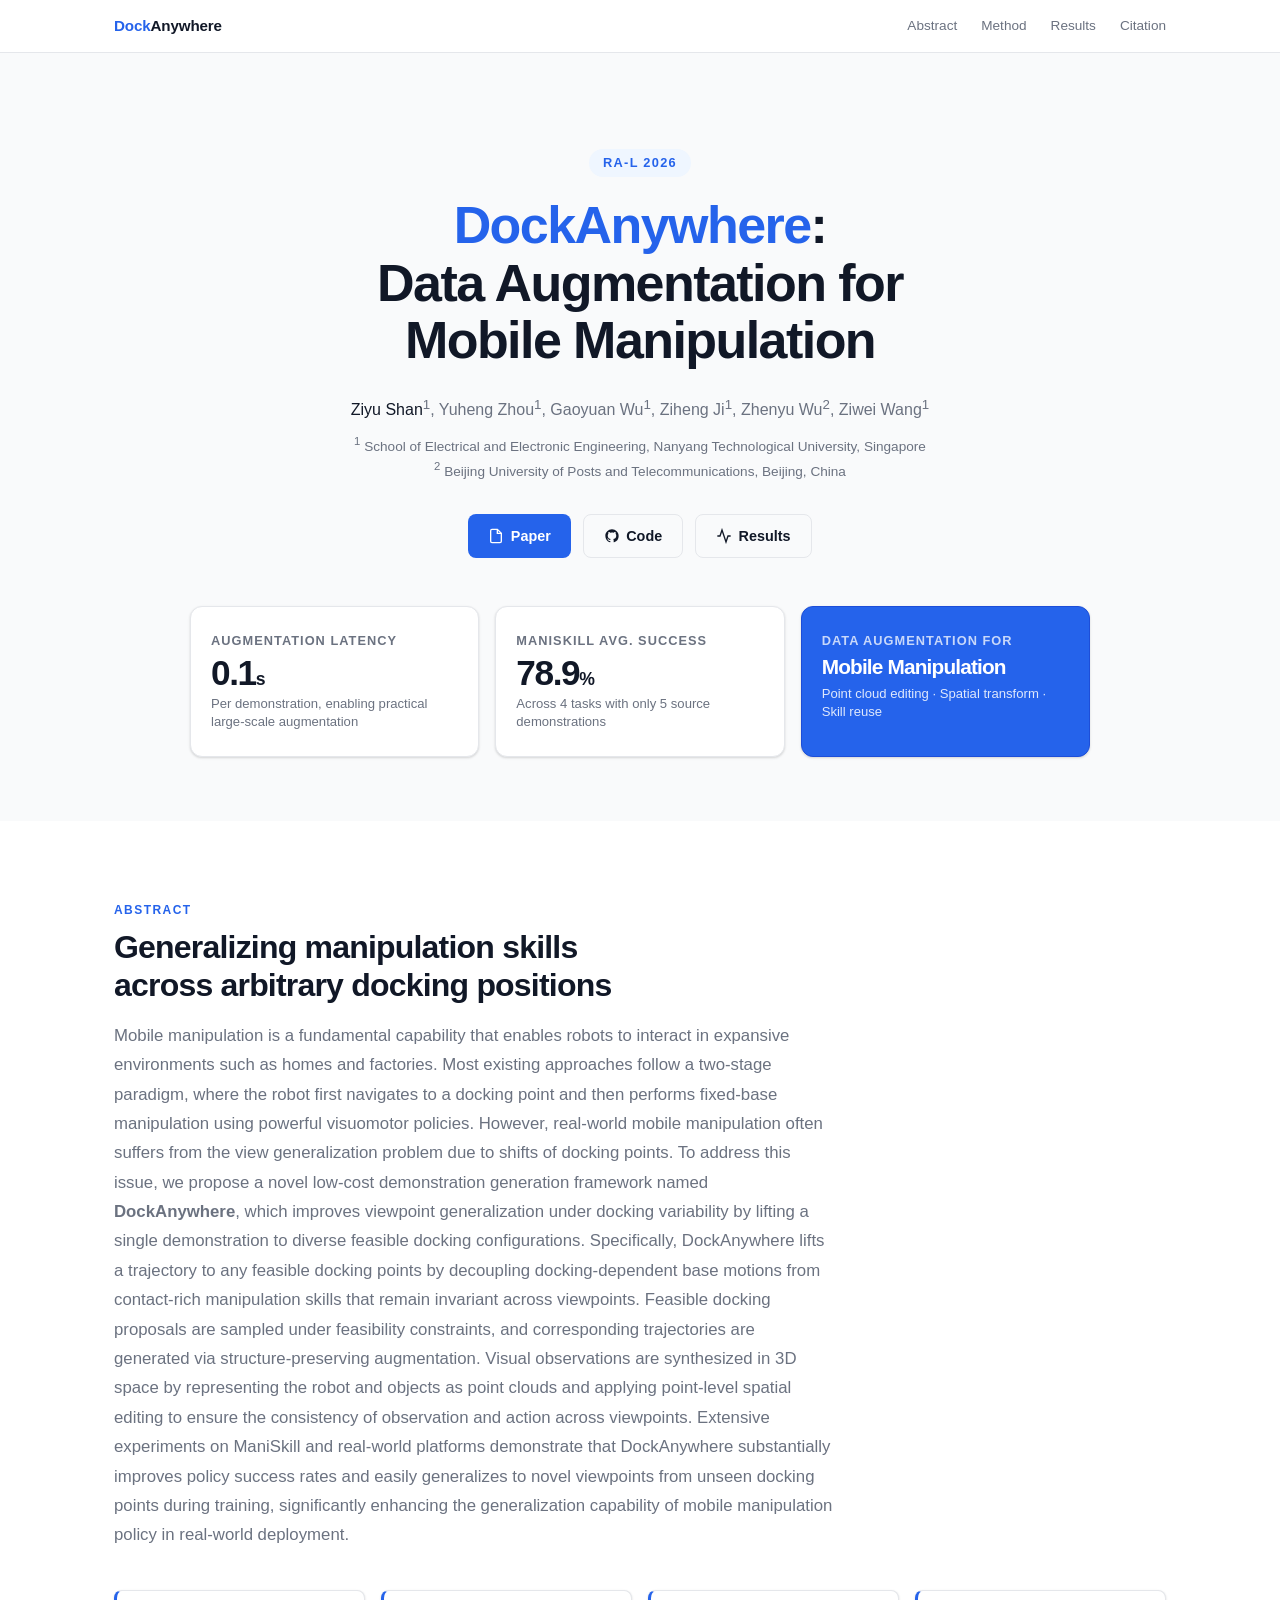
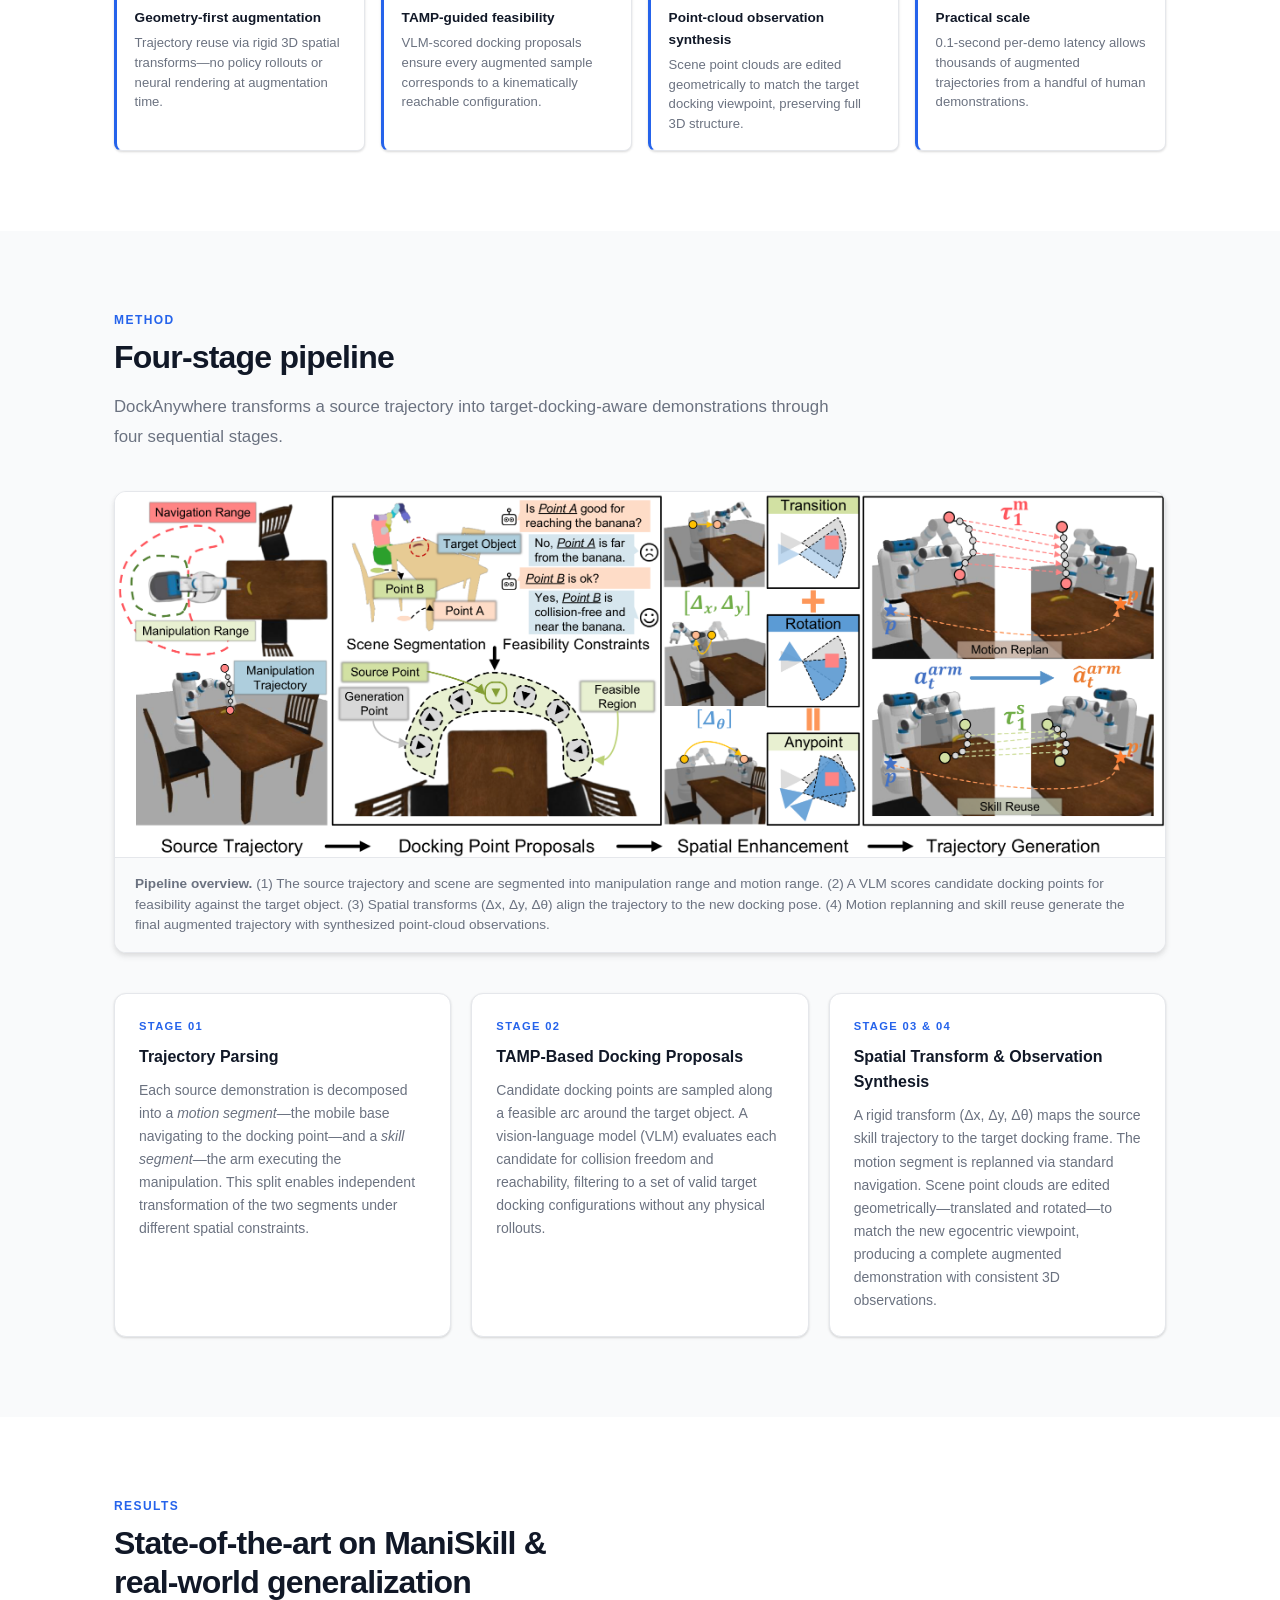
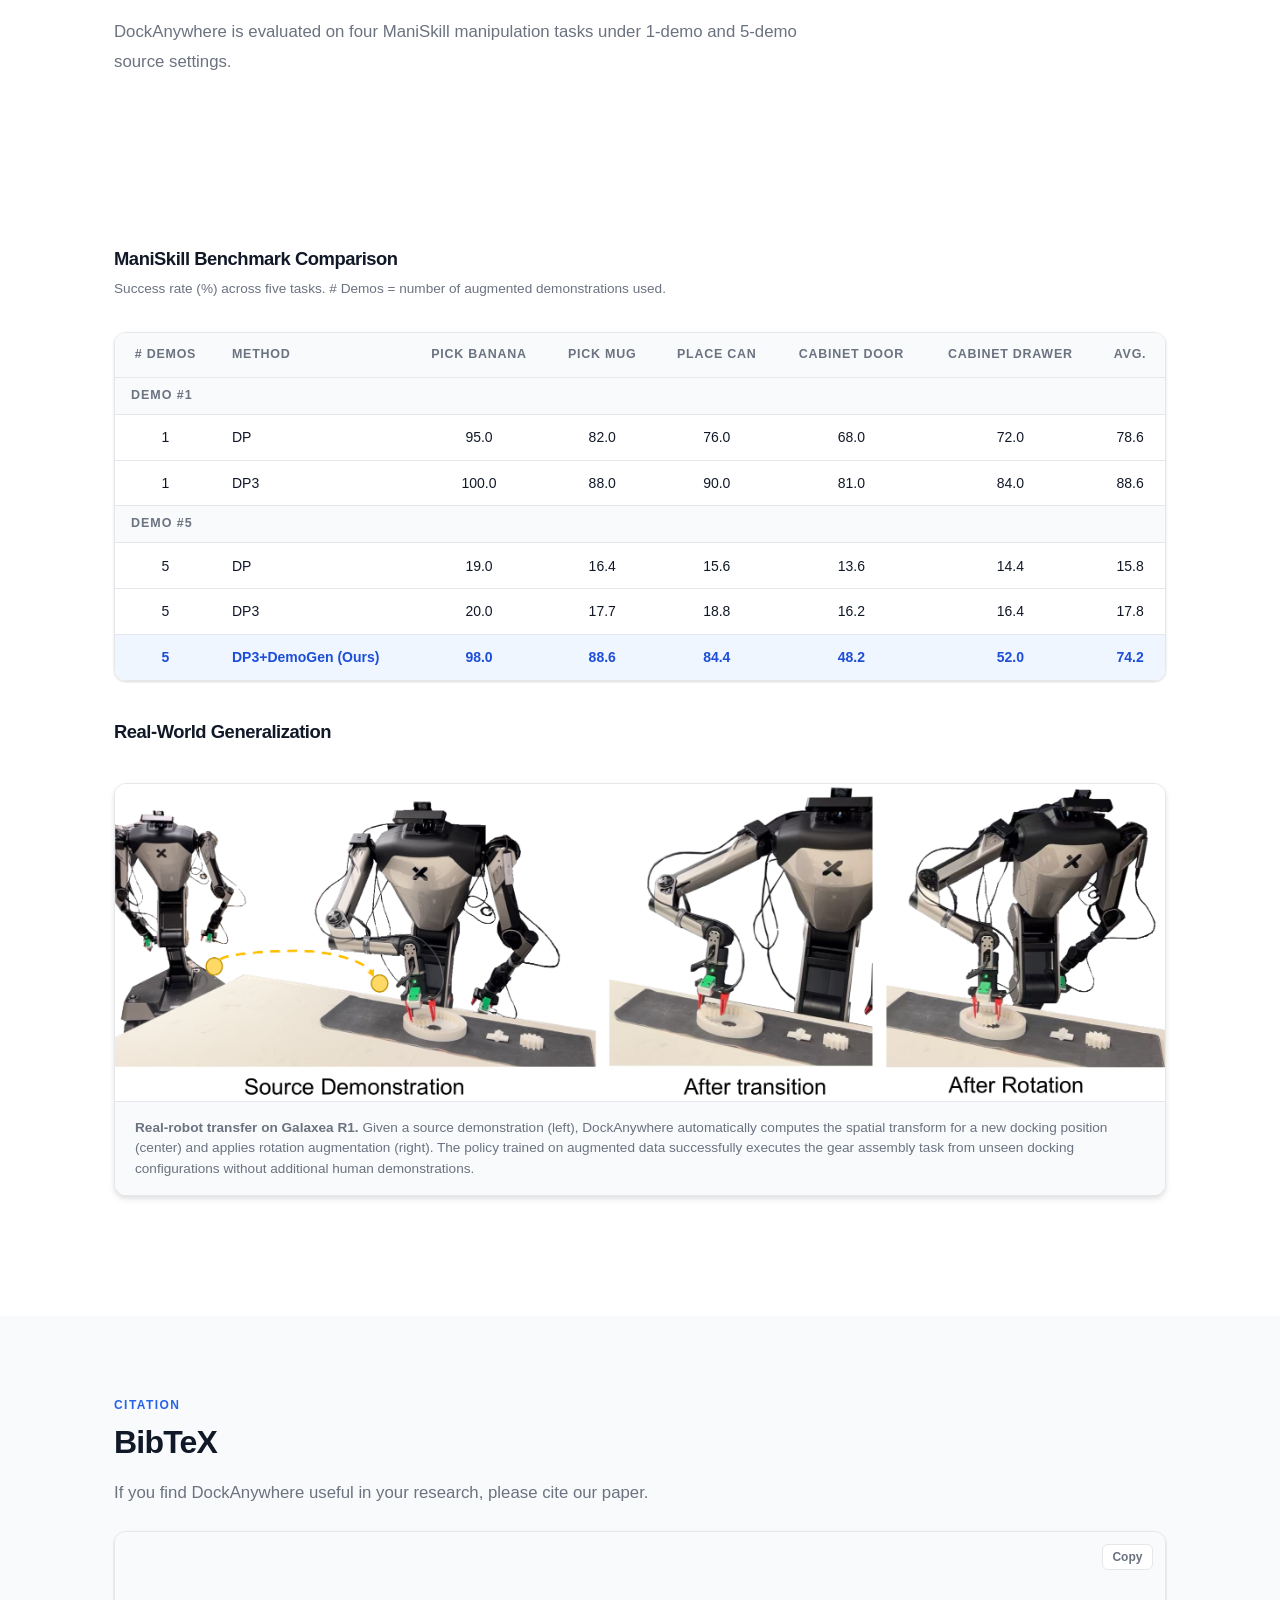
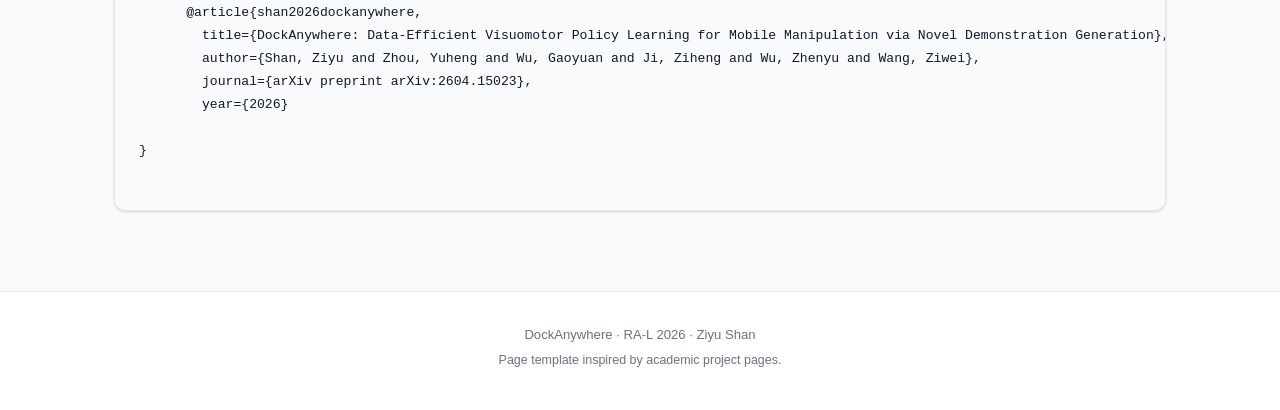
==== dockanywhere/index.html @ 3ff42fe1 "update dockanywhere" ====
<!DOCTYPE html>
<html lang="en">
<head>
  <meta charset="UTF-8" />
  <meta name="viewport" content="width=device-width, initial-scale=1.0" />
  <title>DockAnywhere: Data Augmentation for Mobile Manipulation</title>
  <meta name="description" content="DockAnywhere augments manipulation demonstrations across arbitrary robot docking positions via geometric trajectory reuse, enabling 78.9% success on ManiSkill benchmarks." />
  <link rel="stylesheet" href="assets/styles.css" />
  <meta property="og:title" content="DockAnywhere: Data Augmentation for Mobile Manipulation" />
  <meta property="og:description" content="Geometric trajectory reuse for mobile manipulator data augmentation." />
  <meta property="og:type" content="website" />
</head>
<body>

<!-- ══ Header ══ -->
<header class="site-header">
  <div class="header-inner">
    <a class="header-brand" href="/dockanywhere/"><span>Dock</span>Anywhere</a>
    <nav class="header-nav">
      <a href="#abstract">Abstract</a>
      <a href="#method">Method</a>
      <a href="#results">Results</a>
      <a href="#citation">Citation</a>
    </nav>
  </div>
</header>

<!-- ══ Hero ══ -->
<section class="hero">
  <div class="container">
    <div class="hero-venue">RA-L 2026</div>

    <h1 class="hero-title">
      <em>DockAnywhere</em>:<br>
      Data Augmentation for<br>Mobile Manipulation
    </h1>

    <p class="hero-authors">
      <a href="https://zyshan0929.github.io">Ziyu Shan</a><sup>1</sup>,
      Yuheng Zhou<sup>1</sup>,
      Gaoyuan Wu<sup>1</sup>,
      Ziheng Ji<sup>1</sup>,
      Zhenyu Wu<sup>2</sup>,
      Ziwei Wang<sup>1</sup>
    </p>
    <p class="hero-affil">
      <sup>1</sup> School of Electrical and Electronic Engineering, Nanyang Technological University, Singapore<br>
      <sup>2</sup> Beijing University of Posts and Telecommunications, Beijing, China
    </p>

    <div class="btn-row">
      <a class="btn btn-primary" href="https://arxiv.org/abs/2604.15023" aria-label="Paper PDF">
        <svg width="16" height="16" fill="none" stroke="currentColor" stroke-width="2" viewBox="0 0 24 24"><path d="M14 2H6a2 2 0 00-2 2v16a2 2 0 002 2h12a2 2 0 002-2V8z"/><polyline points="14 2 14 8 20 8"/></svg>
        Paper
      </a>
      <a class="btn btn-outline" href="https://github.com/zyshan0929/DockAnywhere" aria-label="Code on GitHub">
        <svg width="16" height="16" fill="currentColor" viewBox="0 0 24 24"><path d="M12 2C6.477 2 2 6.484 2 12.017c0 4.425 2.865 8.18 6.839 9.504.5.092.682-.217.682-.483 0-.237-.008-.868-.013-1.703-2.782.605-3.369-1.343-3.369-1.343-.454-1.158-1.11-1.466-1.11-1.466-.908-.62.069-.608.069-.608 1.003.07 1.531 1.032 1.531 1.032.892 1.53 2.341 1.088 2.91.832.092-.647.35-1.088.636-1.338-2.22-.253-4.555-1.113-4.555-4.951 0-1.093.39-1.988 1.029-2.688-.103-.253-.446-1.272.098-2.65 0 0 .84-.27 2.75 1.026A9.564 9.564 0 0112 6.844c.85.004 1.705.115 2.504.337 1.909-1.296 2.747-1.027 2.747-1.027.546 1.379.202 2.398.1 2.651.64.7 1.028 1.595 1.028 2.688 0 3.848-2.339 4.695-4.566 4.943.359.309.678.92.678 1.855 0 1.338-.012 2.419-.012 2.747 0 .268.18.58.688.482A10.019 10.019 0 0022 12.017C22 6.484 17.522 2 12 2z"/></svg>
        Code
      </a>
      <a class="btn btn-outline" href="#results">
        <svg width="16" height="16" fill="none" stroke="currentColor" stroke-width="2" viewBox="0 0 24 24"><polyline points="22 12 18 12 15 21 9 3 6 12 2 12"/></svg>
        Results
      </a>
    </div>

    <!-- Metric cards -->
    <div class="hero-cards">
      <div class="metric-card">
        <div class="metric-label">Augmentation Latency</div>
        <div class="metric-value">0.1<span style="font-size:1.1rem">s</span></div>
        <div class="metric-desc">Per demonstration, enabling practical large-scale augmentation</div>
      </div>
      <div class="metric-card">
        <div class="metric-label">ManiSkill Avg. Success</div>
        <div class="metric-value">78.9<span style="font-size:1.1rem">%</span></div>
        <div class="metric-desc">Across 4 tasks with only 5 source demonstrations</div>
      </div>
      <div class="metric-card accent">
        <div class="metric-label">Data Augmentation for</div>
        <div class="metric-value" style="font-size:1.3rem;line-height:1.2">Mobile Manipulation</div>
        <div class="metric-desc">Point cloud editing · Spatial transform · Skill reuse</div>
      </div>
    </div>
  </div>
</section>

<!-- ══ Abstract ══ -->
<section id="abstract">
  <div class="container">
    <p class="section-label">Abstract</p>
    <h2 class="section-title">Generalizing manipulation skills<br>across arbitrary docking positions</h2>
    <p class="section-body">
      Mobile manipulation is a fundamental capability that enables robots to interact in expansive environments such as homes and factories. Most existing approaches follow a two-stage paradigm, where the robot first navigates to a docking point and then performs fixed-base manipulation using powerful visuomotor policies. However, real-world mobile manipulation often suffers from the view generalization problem due to shifts of docking points. To address this issue, we propose a novel low-cost demonstration generation framework named <strong>DockAnywhere</strong>, which improves viewpoint generalization under docking variability by lifting a single demonstration to diverse feasible docking configurations. Specifically, DockAnywhere lifts a trajectory to any feasible docking points by decoupling docking-dependent base motions from contact-rich manipulation skills that remain invariant across viewpoints. Feasible docking proposals are sampled under feasibility constraints, and corresponding trajectories are generated via structure-preserving augmentation. Visual observations are synthesized in 3D space by representing the robot and objects as point clouds and applying point-level spatial editing to ensure the consistency of observation and action across viewpoints. Extensive experiments on ManiSkill and real-world platforms demonstrate that DockAnywhere substantially improves policy success rates and easily generalizes to novel viewpoints from unseen docking points during training, significantly enhancing the generalization capability of mobile manipulation policy in real-world deployment.
    </p>

    <div class="keypoints reveal">
      <div class="keypoint">
        <div class="keypoint-title">Geometry-first augmentation</div>
        <div class="keypoint-body">Trajectory reuse via rigid 3D spatial transforms—no policy rollouts or neural rendering at augmentation time.</div>
      </div>
      <div class="keypoint">
        <div class="keypoint-title">TAMP-guided feasibility</div>
        <div class="keypoint-body">VLM-scored docking proposals ensure every augmented sample corresponds to a kinematically reachable configuration.</div>
      </div>
      <div class="keypoint">
        <div class="keypoint-title">Point-cloud observation synthesis</div>
        <div class="keypoint-body">Scene point clouds are edited geometrically to match the target docking viewpoint, preserving full 3D structure.</div>
      </div>
      <div class="keypoint">
        <div class="keypoint-title">Practical scale</div>
        <div class="keypoint-body">0.1-second per-demo latency allows thousands of augmented trajectories from a handful of human demonstrations.</div>
      </div>
    </div>
  </div>
</section>

<!-- ══ Method ══ -->
<section id="method">
  <div class="container">
    <p class="section-label">Method</p>
    <h2 class="section-title">Four-stage pipeline</h2>
    <p class="section-body">
      DockAnywhere transforms a source trajectory into target-docking-aware demonstrations through four sequential stages.
    </p>

    <div class="figure-wrap reveal">
      <img src="assets/images/pipeline_v3.png"
           alt="DockAnywhere pipeline: source trajectory, docking point proposals, spatial enhancement, trajectory generation"
           loading="lazy" />
      <p class="figure-caption">
        <strong>Pipeline overview.</strong>
        (1) The source trajectory and scene are segmented into manipulation range and motion range.
        (2) A VLM scores candidate docking points for feasibility against the target object.
        (3) Spatial transforms (Δx, Δy, Δθ) align the trajectory to the new docking pose.
        (4) Motion replanning and skill reuse generate the final augmented trajectory with synthesized point-cloud observations.
      </p>
    </div>

    <div class="method-blocks">
      <div class="method-block reveal">
        <div class="method-num">Stage 01</div>
        <div class="method-block-title">Trajectory Parsing</div>
        <div class="method-block-body">
          Each source demonstration is decomposed into a <em>motion segment</em>—the mobile base navigating to the docking point—and a <em>skill segment</em>—the arm executing the manipulation. This split enables independent transformation of the two segments under different spatial constraints.
        </div>
      </div>
      <div class="method-block reveal">
        <div class="method-num">Stage 02</div>
        <div class="method-block-title">TAMP-Based Docking Proposals</div>
        <div class="method-block-body">
          Candidate docking points are sampled along a feasible arc around the target object. A vision-language model (VLM) evaluates each candidate for collision freedom and reachability, filtering to a set of valid target docking configurations without any physical rollouts.
        </div>
      </div>
      <div class="method-block reveal">
        <div class="method-num">Stage 03 &amp; 04</div>
        <div class="method-block-title">Spatial Transform &amp; Observation Synthesis</div>
        <div class="method-block-body">
          A rigid transform (Δx, Δy, Δθ) maps the source skill trajectory to the target docking frame. The motion segment is replanned via standard navigation. Scene point clouds are edited geometrically—translated and rotated—to match the new egocentric viewpoint, producing a complete augmented demonstration with consistent 3D observations.
        </div>
      </div>
    </div>
  </div>
</section>

<!-- ══ Results ══ -->
<section id="results">
  <div class="container">
    <p class="section-label">Results</p>
    <h2 class="section-title">State-of-the-art on ManiSkill &amp;<br>real-world generalization</h2>
    <p class="section-body">
      DockAnywhere is evaluated on four ManiSkill manipulation tasks under 1-demo and 5-demo source settings.
    </p>

    <!-- KPI row -->
    <div class="kpi-row reveal">
      <div class="kpi-card">
        <div class="kpi-number">78.9%</div>
        <div class="kpi-sublabel">Avg. success (5-demo)<br>vs. 64.0% prior best</div>
      </div>
      <div class="kpi-card">
        <div class="kpi-number">+14.9pp</div>
        <div class="kpi-sublabel">Improvement over<br>best baseline (5-demo)</div>
      </div>
      <div class="kpi-card">
        <div class="kpi-number">58.6%</div>
        <div class="kpi-sublabel">Avg. success (1-demo)<br>strong single-shot perf.</div>
      </div>
      <div class="kpi-card">
        <div class="kpi-number">0.1s</div>
        <div class="kpi-sublabel">Augmentation latency<br>per demonstration</div>
      </div>
    </div>

    <!-- Main comparison table -->
    <h3 class="section-title" style="font-size:1.15rem; margin-bottom:0.5rem;">ManiSkill Benchmark Comparison</h3>
    <p style="font-size:0.85rem; color:var(--text-muted); margin-bottom:1rem;">
      Success rate (%) across five tasks. # Demos = number of augmented demonstrations used.
    </p>
    <div class="table-wrap reveal">
      <table>
        <thead>
          <tr>
            <th># Demos</th>
            <th>Method</th>
            <th>Pick Banana</th>
            <th>Pick Mug</th>
            <th>Place Can</th>
            <th>Cabinet Door</th>
            <th>Cabinet Drawer</th>
            <th>Avg.</th>
          </tr>
        </thead>
        <tbody>
          <tr class="table-section-header"><td colspan="8">Demo #1</td></tr>
          <tr>
            <td>1</td>
            <td>DP</td>
            <td>95.0</td><td>82.0</td><td>76.0</td><td>68.0</td><td>72.0</td><td>78.6</td>
          </tr>
          <tr>
            <td>1</td>
            <td>DP3</td>
            <td>100.0</td><td>88.0</td><td>90.0</td><td>81.0</td><td>84.0</td><td>88.6</td>
          </tr>

          <tr class="table-section-header"><td colspan="8">Demo #5</td></tr>
          <tr>
            <td>5</td>
            <td>DP</td>
            <td>19.0</td><td>16.4</td><td>15.6</td><td>13.6</td><td>14.4</td><td>15.8</td>
          </tr>
          <tr>
            <td>5</td>
            <td>DP3</td>
            <td>20.0</td><td>17.7</td><td>18.8</td><td>16.2</td><td>16.4</td><td>17.8</td>
          </tr>
          <tr class="highlight-row">
            <td>5</td>
            <td>DP3+DemoGen (Ours)</td>
            <td class="best">98.0</td>
            <td class="best">88.6</td>
            <td class="best">84.4</td>
            <td class="best">48.2</td>
            <td class="best">52.0</td>
            <td class="best">74.2</td>
          </tr>
        </tbody>
      </table>
    </div>

    <!-- Real-world figure -->
    <h3 class="section-title" style="font-size:1.15rem; margin:2.5rem 0 0.5rem;">Real-World Generalization</h3>
    <div class="figure-wrap reveal">
      <img src="assets/images/real_traj_v2.png"
           alt="Real-world DockAnywhere: source demonstration on Galaxea R1, after docking transition, after rotation"
           loading="lazy" />
      <p class="figure-caption">
        <strong>Real-robot transfer on Galaxea R1.</strong>
        Given a source demonstration (left), DockAnywhere automatically computes the spatial transform for a new docking position (center) and applies rotation augmentation (right).
        The policy trained on augmented data successfully executes the gear assembly task from unseen docking configurations without additional human demonstrations.
      </p>
    </div>
  </div>
</section>

<!-- ══ Citation ══ -->
<section id="citation">
  <div class="container">
    <p class="section-label">Citation</p>
    <h2 class="section-title">BibTeX</h2>
    <p class="section-body" style="margin-bottom:1.5rem;">
      If you find DockAnywhere useful in your research, please cite our paper.
    </p>
    <div class="citation-block reveal" style="position:relative;">
      <button class="copy-btn" id="copy-btn" onclick="copyCitation()">Copy</button>
      <code id="bibtex">@article{shan2026dockanywhere,
        title={DockAnywhere: Data-Efficient Visuomotor Policy Learning for Mobile Manipulation via Novel Demonstration Generation},
        author={Shan, Ziyu and Zhou, Yuheng and Wu, Gaoyuan and Ji, Ziheng and Wu, Zhenyu and Wang, Ziwei},
        journal={arXiv preprint arXiv:2604.15023},
        year={2026}

}</code>
    </div>
  </div>
</section>

<!-- ══ Footer ══ -->
<footer class="site-footer">
  <div class="container">
    <p>
      DockAnywhere &middot; RA-L 2026 &middot;
      <a href="https://zyshan0929.github.io">Ziyu Shan</a>
    </p>
    <p style="margin-top:0.4rem; font-size:0.78rem;">
      Page template inspired by academic project pages.
    </p>
  </div>
</footer>

<script src="assets/script.js"></script>
</body>
</html>
---- dockanywhere/assets/styles.css ----
/* DockAnywhere Project Page Styles */

:root {
  --accent: #2563eb;
  --accent-light: #eff6ff;
  --accent-dark: #1d4ed8;
  --text: #111827;
  --text-muted: #6b7280;
  --border: #e5e7eb;
  --bg: #ffffff;
  --bg-alt: #f9fafb;
  --radius: 0.75rem;
  --shadow: 0 1px 3px rgba(0,0,0,0.1), 0 1px 2px rgba(0,0,0,0.06);
  --shadow-md: 0 4px 6px rgba(0,0,0,0.07), 0 2px 4px rgba(0,0,0,0.06);
}

*, *::before, *::after { box-sizing: border-box; margin: 0; padding: 0; }

html { scroll-behavior: smooth; font-size: 16px; }

body {
  font-family: -apple-system, BlinkMacSystemFont, "Segoe UI", Roboto, Helvetica, Arial, sans-serif;
  color: var(--text);
  background: var(--bg);
  line-height: 1.6;
}

/* ── Header ── */
.site-header {
  position: sticky;
  top: 0;
  z-index: 100;
  background: rgba(255,255,255,0.92);
  backdrop-filter: blur(10px);
  border-bottom: 1px solid var(--border);
}

.header-inner {
  max-width: 1100px;
  margin: 0 auto;
  padding: 0 1.5rem;
  display: flex;
  align-items: center;
  justify-content: space-between;
  height: 3.25rem;
}

.header-brand {
  font-weight: 700;
  font-size: 0.95rem;
  color: var(--text);
  text-decoration: none;
  letter-spacing: -0.01em;
}
.header-brand span { color: var(--accent); }

.header-nav { display: flex; gap: 1.5rem; }
.header-nav a {
  font-size: 0.85rem;
  color: var(--text-muted);
  text-decoration: none;
  transition: color 0.2s;
}
.header-nav a:hover { color: var(--accent); }

/* ── Layout ── */
.container {
  max-width: 1100px;
  margin: 0 auto;
  padding: 0 1.5rem;
}

section { padding: 5rem 0; }
section:nth-child(even) { background: var(--bg-alt); }

.section-label {
  font-size: 0.75rem;
  font-weight: 700;
  letter-spacing: 0.12em;
  text-transform: uppercase;
  color: var(--accent);
  margin-bottom: 0.5rem;
}

.section-title {
  font-size: clamp(1.5rem, 3vw, 2rem);
  font-weight: 800;
  letter-spacing: -0.025em;
  line-height: 1.2;
  margin-bottom: 1rem;
}

.section-body {
  color: var(--text-muted);
  font-size: 1.05rem;
  max-width: 720px;
  line-height: 1.75;
}

/* ── Hero ── */
.hero {
  padding: 6rem 0 4rem;
  text-align: center;
  background: linear-gradient(160deg, #f0f7ff 0%, #ffffff 60%);
}

.hero-venue {
  display: inline-block;
  font-size: 0.8rem;
  font-weight: 700;
  letter-spacing: 0.1em;
  text-transform: uppercase;
  color: var(--accent);
  background: var(--accent-light);
  border-radius: 999px;
  padding: 0.25rem 0.9rem;
  margin-bottom: 1.25rem;
}

.hero-title {
  font-size: clamp(2rem, 5vw, 3.25rem);
  font-weight: 900;
  letter-spacing: -0.03em;
  line-height: 1.1;
  margin-bottom: 1.5rem;
  color: var(--text);
}

.hero-title em {
  font-style: normal;
  color: var(--accent);
}

.hero-authors {
  font-size: 1rem;
  color: var(--text-muted);
  margin-bottom: 0.4rem;
  line-height: 1.8;
}

.hero-authors a {
  color: var(--text);
  text-decoration: none;
  font-weight: 500;
  border-bottom: 1px solid transparent;
  transition: border-color 0.2s;
}
.hero-authors a:hover { border-color: var(--accent); color: var(--accent); }

.hero-affil {
  font-size: 0.85rem;
  color: var(--text-muted);
  margin-bottom: 2rem;
}

/* Buttons */
.btn-row {
  display: flex;
  gap: 0.75rem;
  justify-content: center;
  flex-wrap: wrap;
  margin-bottom: 3rem;
}

.btn {
  display: inline-flex;
  align-items: center;
  gap: 0.4rem;
  padding: 0.6rem 1.25rem;
  border-radius: 0.5rem;
  font-size: 0.9rem;
  font-weight: 600;
  text-decoration: none;
  transition: all 0.2s;
  cursor: pointer;
  border: none;
}

.btn-primary {
  background: var(--accent);
  color: #fff;
}
.btn-primary:hover { background: var(--accent-dark); transform: translateY(-1px); box-shadow: var(--shadow-md); }

.btn-outline {
  background: transparent;
  color: var(--text);
  border: 1.5px solid var(--border);
}
.btn-outline:hover { border-color: var(--accent); color: var(--accent); transform: translateY(-1px); }

/* Hero metric cards */
.hero-cards {
  display: grid;
  grid-template-columns: repeat(auto-fit, minmax(200px, 1fr));
  gap: 1rem;
  max-width: 900px;
  margin: 0 auto;
}

.metric-card {
  background: #fff;
  border: 1px solid var(--border);
  border-radius: var(--radius);
  padding: 1.5rem 1.25rem;
  text-align: left;
  box-shadow: var(--shadow);
  transition: transform 0.2s, box-shadow 0.2s;
}
.metric-card:hover { transform: translateY(-2px); box-shadow: var(--shadow-md); }

.metric-card.accent {
  background: var(--accent);
  color: #fff;
  border-color: var(--accent-dark);
}

.metric-value {
  font-size: 2.2rem;
  font-weight: 900;
  letter-spacing: -0.04em;
  line-height: 1;
  margin-bottom: 0.3rem;
  color: var(--text);
}
.metric-card.accent .metric-value { color: #fff; }

.metric-label {
  font-size: 0.8rem;
  font-weight: 700;
  text-transform: uppercase;
  letter-spacing: 0.08em;
  color: var(--text-muted);
  margin-bottom: 0.2rem;
}
.metric-card.accent .metric-label { color: rgba(255,255,255,0.75); }

.metric-desc {
  font-size: 0.82rem;
  color: var(--text-muted);
  line-height: 1.4;
}
.metric-card.accent .metric-desc { color: rgba(255,255,255,0.85); }

/* ── Abstract key points ── */
.keypoints {
  display: grid;
  grid-template-columns: repeat(auto-fit, minmax(220px, 1fr));
  gap: 1rem;
  margin-top: 2.5rem;
}

.keypoint {
  background: var(--bg);
  border: 1px solid var(--border);
  border-left: 3px solid var(--accent);
  border-radius: 0.5rem;
  padding: 1rem 1.1rem;
  box-shadow: var(--shadow);
}

.keypoint-title {
  font-size: 0.85rem;
  font-weight: 700;
  margin-bottom: 0.3rem;
  color: var(--text);
}

.keypoint-body {
  font-size: 0.82rem;
  color: var(--text-muted);
  line-height: 1.5;
}

/* ── Figure ── */
.figure-wrap {
  margin: 2.5rem 0;
  border-radius: var(--radius);
  overflow: hidden;
  box-shadow: var(--shadow-md);
  border: 1px solid var(--border);
  background: #fff;
}

.figure-wrap img {
  width: 100%;
  height: auto;
  display: block;
}

.figure-caption {
  padding: 1rem 1.25rem;
  font-size: 0.85rem;
  color: var(--text-muted);
  line-height: 1.5;
  border-top: 1px solid var(--border);
  background: var(--bg-alt);
}

/* ── Method blocks ── */
.method-blocks {
  display: grid;
  grid-template-columns: repeat(auto-fit, minmax(280px, 1fr));
  gap: 1.25rem;
  margin-top: 2.5rem;
}

.method-block {
  background: var(--bg);
  border: 1px solid var(--border);
  border-radius: var(--radius);
  padding: 1.5rem;
  box-shadow: var(--shadow);
  transition: transform 0.2s, box-shadow 0.2s;
}
.method-block:hover { transform: translateY(-2px); box-shadow: var(--shadow-md); }

.method-num {
  font-size: 0.7rem;
  font-weight: 800;
  letter-spacing: 0.12em;
  text-transform: uppercase;
  color: var(--accent);
  margin-bottom: 0.5rem;
}

.method-block-title {
  font-size: 1rem;
  font-weight: 700;
  margin-bottom: 0.6rem;
  color: var(--text);
}

.method-block-body {
  font-size: 0.875rem;
  color: var(--text-muted);
  line-height: 1.65;
}

/* ── Results KPI row ── */
.kpi-row {
  display: grid;
  grid-template-columns: repeat(auto-fit, minmax(180px, 1fr));
  gap: 1rem;
  margin-bottom: 2.5rem;
}

.kpi-card {
  background: var(--bg);
  border: 1px solid var(--border);
  border-radius: var(--radius);
  padding: 1.25rem 1rem;
  text-align: center;
  box-shadow: var(--shadow);
}

.kpi-number {
  font-size: 2rem;
  font-weight: 900;
  letter-spacing: -0.03em;
  color: var(--accent);
}

.kpi-sublabel {
  font-size: 0.78rem;
  color: var(--text-muted);
  margin-top: 0.25rem;
  line-height: 1.4;
}

/* ── Comparison table ── */
.table-wrap {
  overflow-x: auto;
  border-radius: var(--radius);
  border: 1px solid var(--border);
  box-shadow: var(--shadow);
  margin: 2rem 0;
}

table {
  width: 100%;
  border-collapse: collapse;
  font-size: 0.875rem;
  background: var(--bg);
}

thead th {
  background: var(--bg-alt);
  padding: 0.75rem 1rem;
  font-size: 0.78rem;
  font-weight: 700;
  text-transform: uppercase;
  letter-spacing: 0.06em;
  color: var(--text-muted);
  border-bottom: 1px solid var(--border);
  text-align: center;
  white-space: nowrap;
}
thead th:nth-child(2) { text-align: left; }

tbody td {
  padding: 0.7rem 1rem;
  border-bottom: 1px solid var(--border);
  text-align: center;
  color: var(--text);
}
tbody td:nth-child(2) { text-align: left; font-weight: 500; }

tbody tr:last-child td { border-bottom: none; }

tbody tr.highlight-row {
  background: var(--accent-light);
}
tbody tr.highlight-row td { font-weight: 700; color: var(--accent-dark); }

.table-section-header td {
  background: var(--bg-alt);
  font-size: 0.78rem;
  font-weight: 700;
  text-transform: uppercase;
  letter-spacing: 0.08em;
  color: var(--text-muted);
  padding: 0.5rem 1rem;
  border-bottom: 1px solid var(--border);
  text-align: left;
}

.best { color: var(--accent); font-weight: 700; }

/* ── Citation ── */
.citation-block {
  background: var(--bg-alt);
  border: 1px solid var(--border);
  border-radius: var(--radius);
  padding: 1.5rem;
  font-family: "SFMono-Regular", Consolas, "Liberation Mono", Menlo, monospace;
  font-size: 0.82rem;
  line-height: 1.75;
  color: var(--text);
  overflow-x: auto;
  position: relative;
  white-space: pre;
  box-shadow: var(--shadow);
}

.copy-btn {
  position: absolute;
  top: 0.75rem;
  right: 0.75rem;
  background: var(--bg);
  border: 1px solid var(--border);
  border-radius: 0.375rem;
  padding: 0.3rem 0.6rem;
  font-size: 0.75rem;
  font-weight: 600;
  color: var(--text-muted);
  cursor: pointer;
  transition: all 0.2s;
}
.copy-btn:hover { color: var(--accent); border-color: var(--accent); }
.copy-btn.copied { color: #16a34a; border-color: #16a34a; }

/* ── Footer ── */
.site-footer {
  border-top: 1px solid var(--border);
  padding: 2rem 0;
  text-align: center;
  color: var(--text-muted);
  font-size: 0.82rem;
}
.site-footer a { color: var(--text-muted); text-decoration: none; }
.site-footer a:hover { color: var(--accent); }

/* ── Reveal animation ── */
.reveal {
  opacity: 0;
  transform: translateY(24px);
  transition: opacity 0.55s ease, transform 0.55s ease;
}
.reveal.visible { opacity: 1; transform: none; }

/* ── Responsive ── */
@media (max-width: 640px) {
  section { padding: 3rem 0; }
  .hero { padding: 3.5rem 0 2.5rem; }
  .hero-cards { grid-template-columns: 1fr 1fr; }
  .header-nav { gap: 1rem; }
  .method-blocks { grid-template-columns: 1fr; }
  .kpi-row { grid-template-columns: 1fr 1fr; }
}
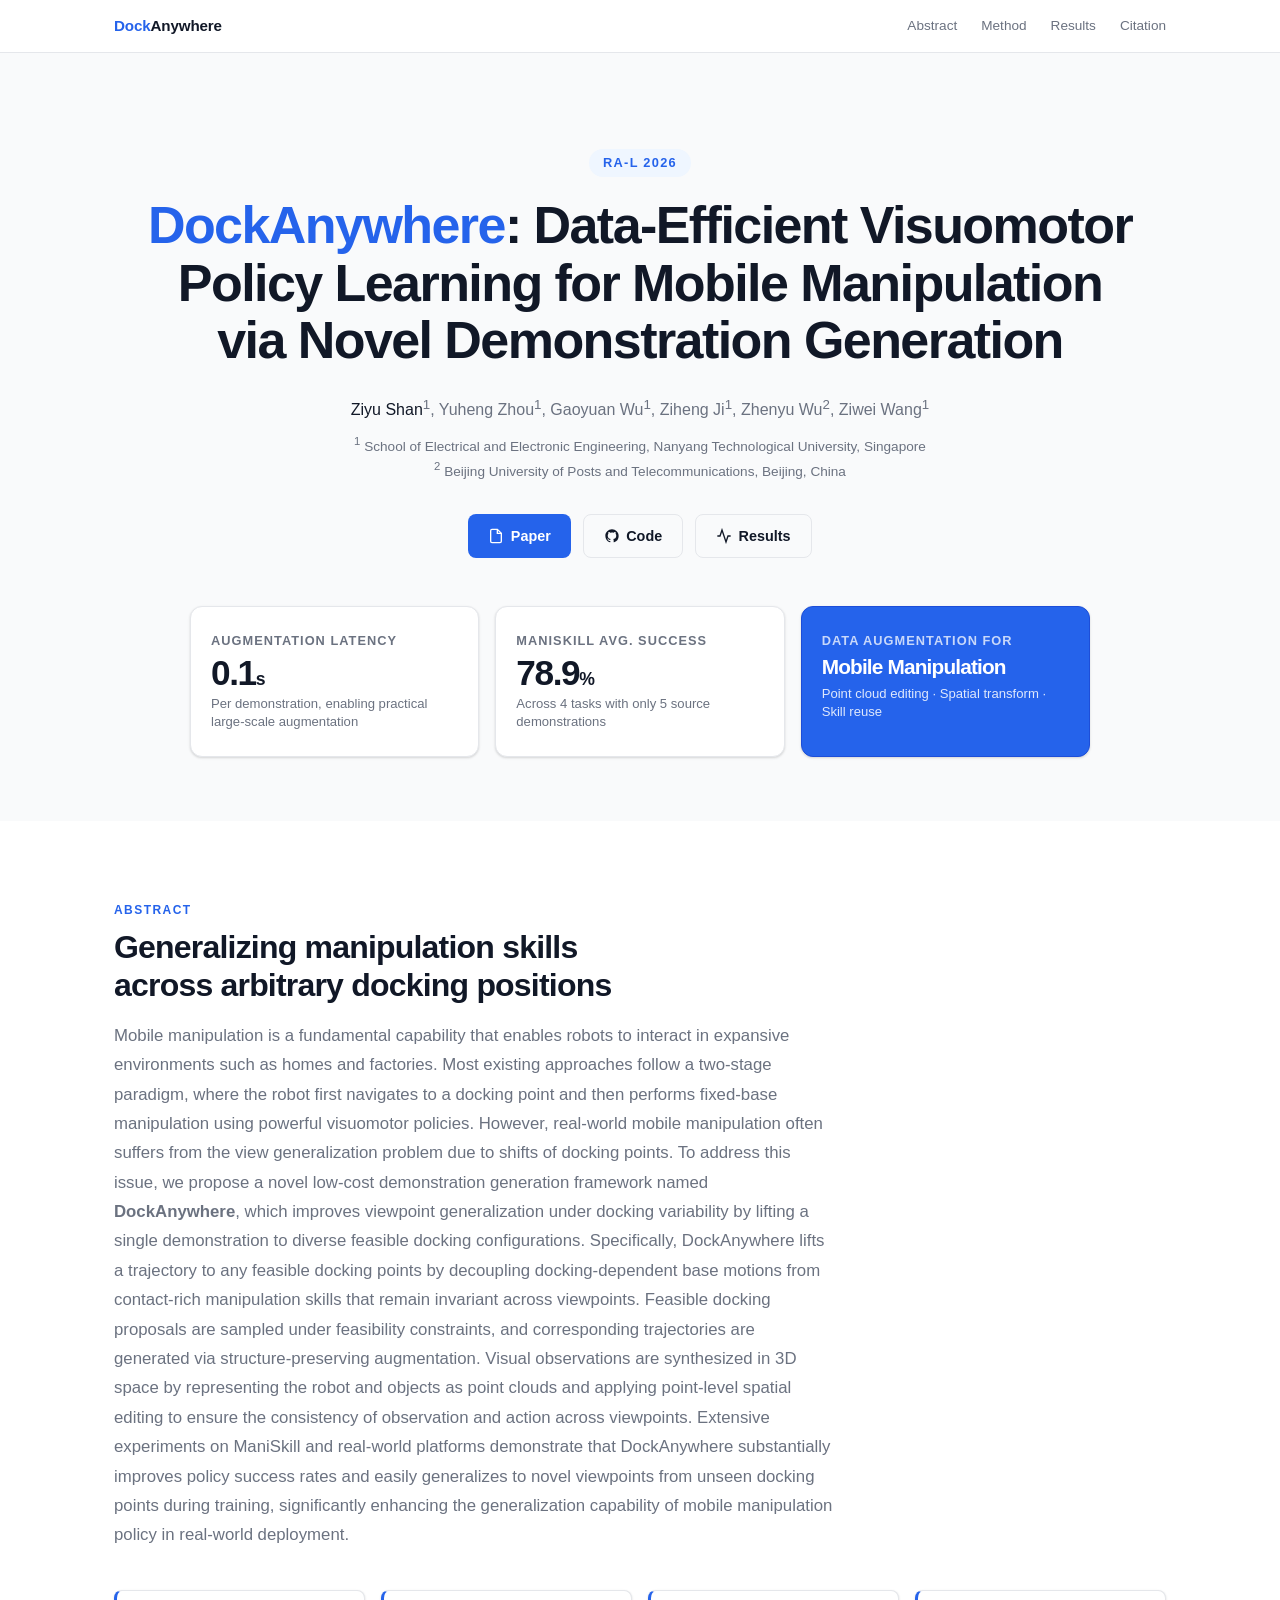
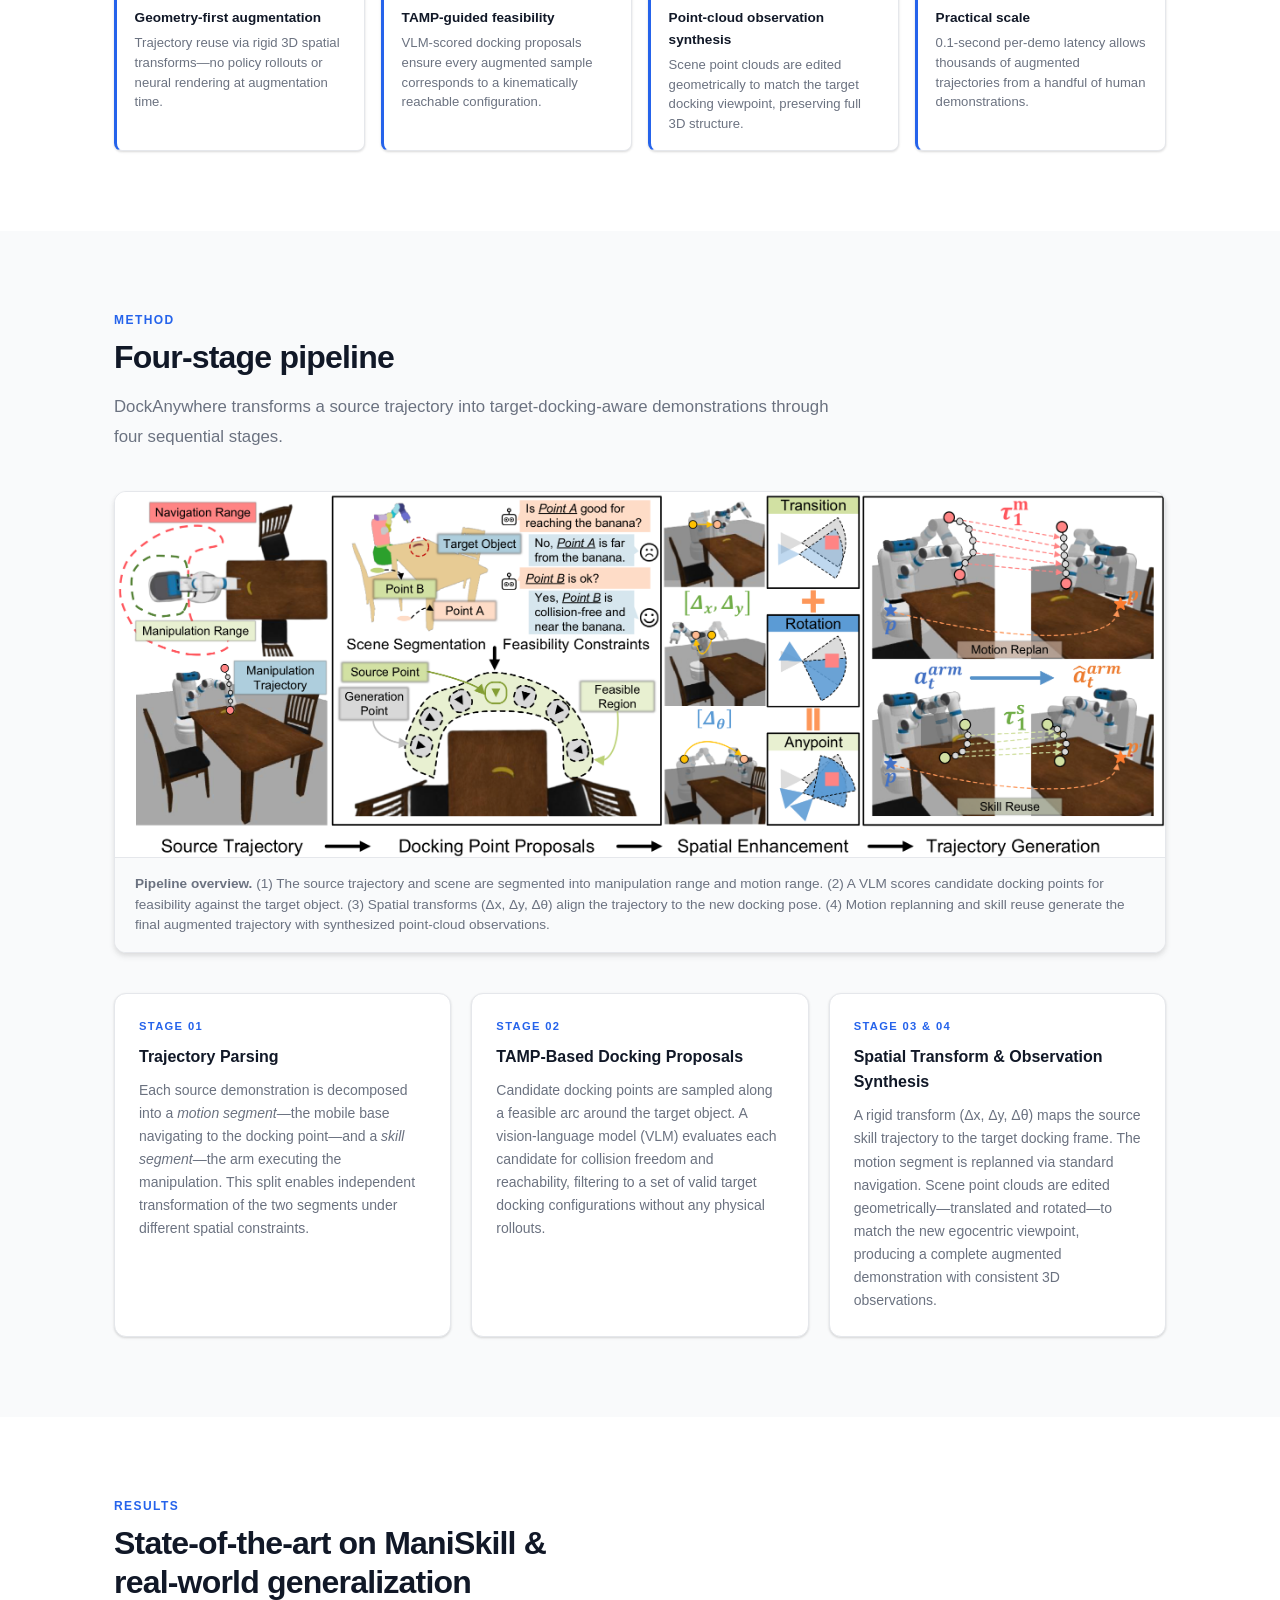
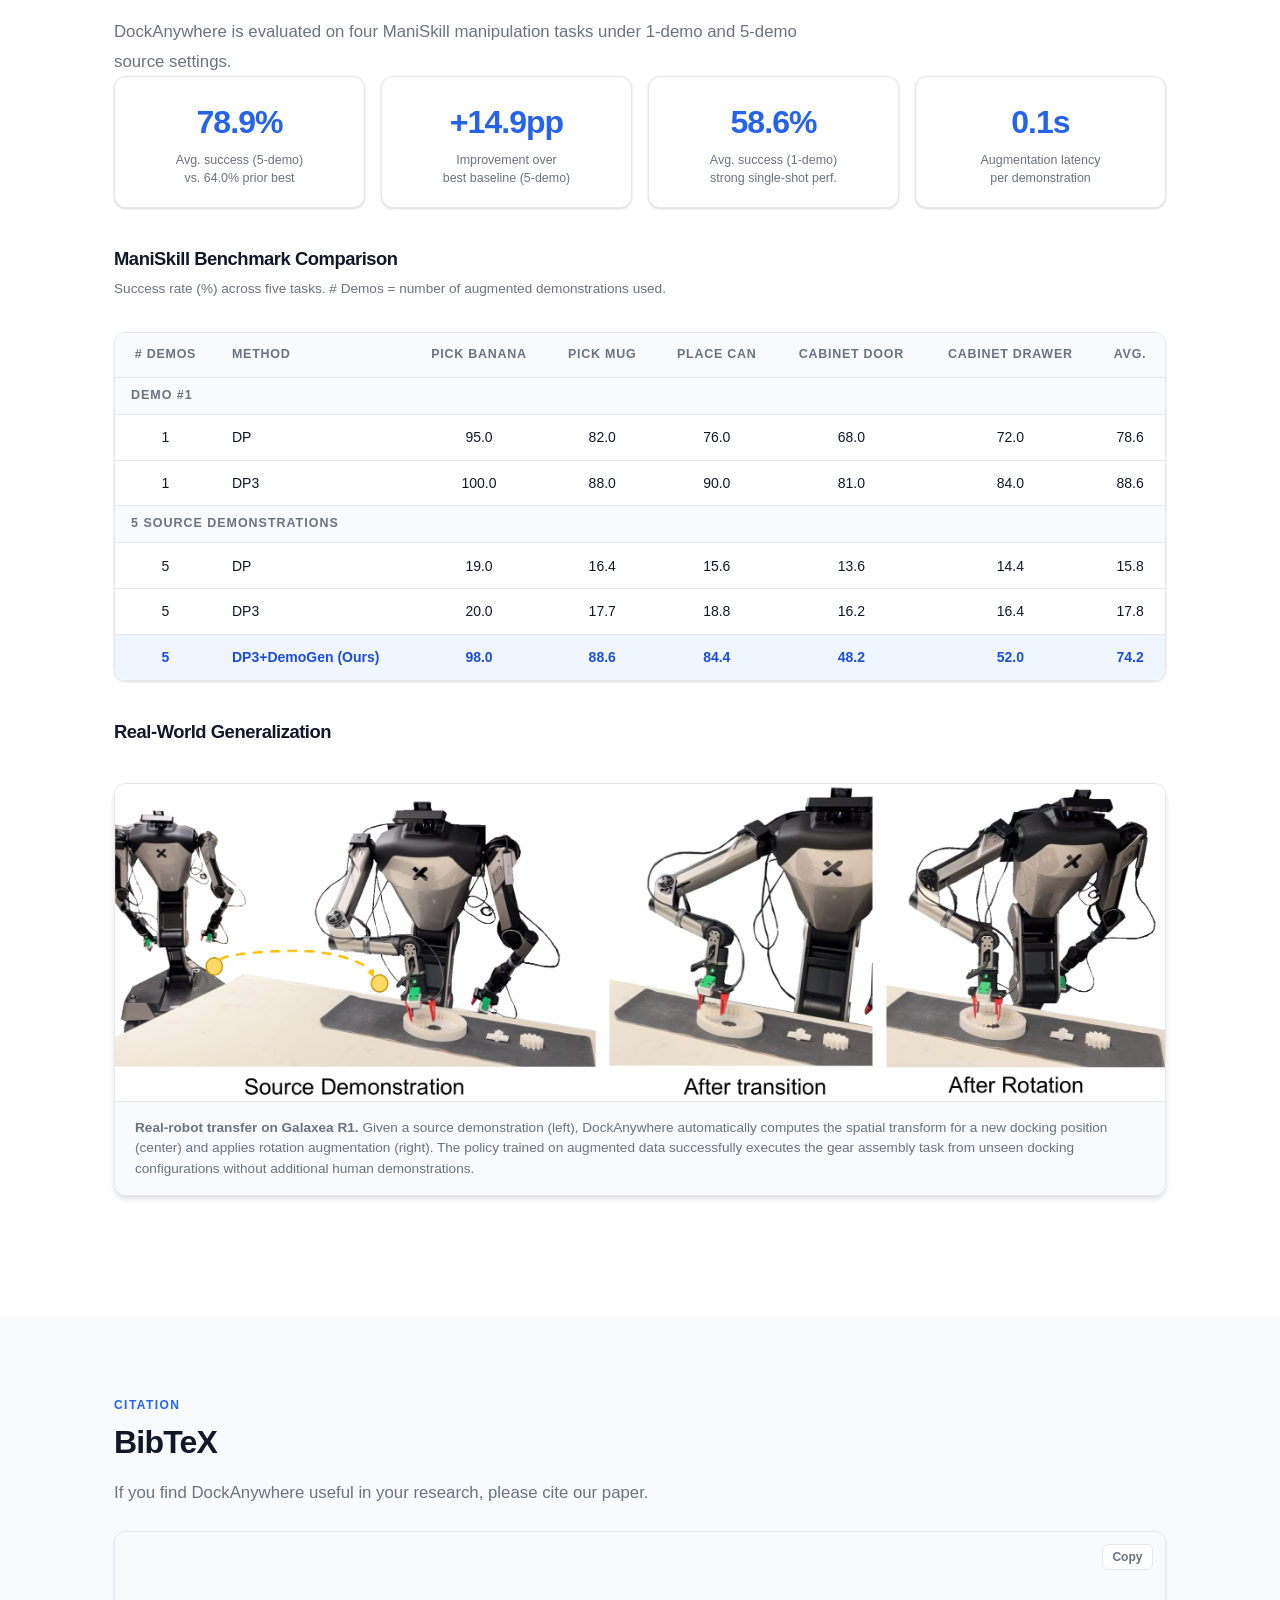
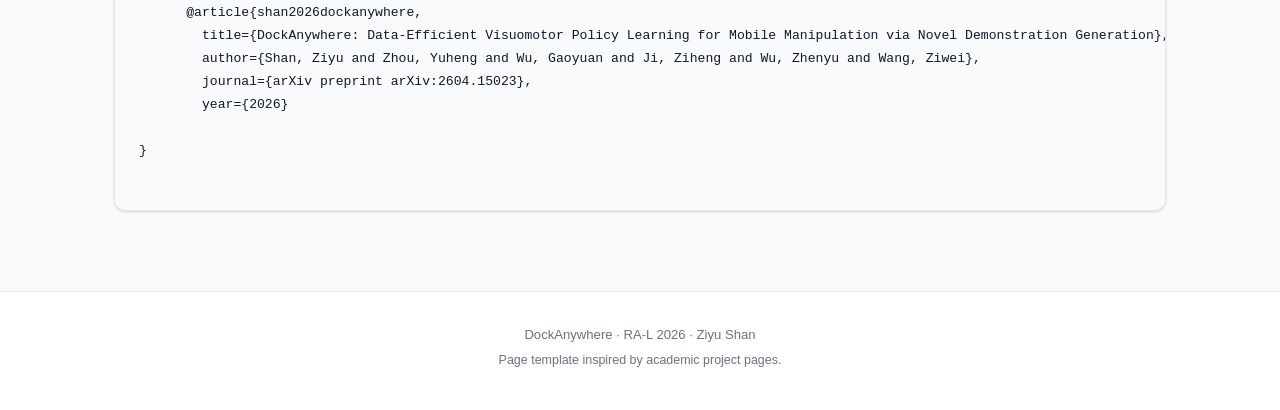
==== commit 476fbb69: "update dockanywhere" ====
--- a/dockanywhere/index.html
+++ b/dockanywhere/index.html
@@ -3,10 +3,10 @@
 <head>
   <meta charset="UTF-8" />
   <meta name="viewport" content="width=device-width, initial-scale=1.0" />
-  <title>DockAnywhere: Data Augmentation for Mobile Manipulation</title>
-  <meta name="description" content="DockAnywhere augments manipulation demonstrations across arbitrary robot docking positions via geometric trajectory reuse, enabling 78.9% success on ManiSkill benchmarks." />
+  <title>DockAnywhere: Data-Efficient Visuomotor Policy Learning for Mobile Manipulation via Novel Demonstration Generation</title>
+  <meta name="description" content="DockAnywhere improves viewpoint generalization under docking variability by lifting a single demonstration to diverse feasible docking configurations." />
   <link rel="stylesheet" href="assets/styles.css" />
-  <meta property="og:title" content="DockAnywhere: Data Augmentation for Mobile Manipulation" />
+  <meta property="og:title" content="DockAnywhere: Data-Efficient Visuomotor Policy Learning for Mobile Manipulation via Novel Demonstration Generation" />
   <meta property="og:description" content="Geometric trajectory reuse for mobile manipulator data augmentation." />
   <meta property="og:type" content="website" />
 </head>
@@ -31,8 +31,9 @@
     <div class="hero-venue">RA-L 2026</div>
 
     <h1 class="hero-title">
-      <em>DockAnywhere</em>:<br>
-      Data Augmentation for<br>Mobile Manipulation
+      <em>DockAnywhere</em>: Data-Efficient Visuomotor<br>
+      Policy Learning for Mobile Manipulation<br>
+      via Novel Demonstration Generation
     </h1>
 
     <p class="hero-authors">
@@ -223,7 +224,7 @@
             <td>100.0</td><td>88.0</td><td>90.0</td><td>81.0</td><td>84.0</td><td>88.6</td>
           </tr>
 
-          <tr class="table-section-header"><td colspan="8">Demo #5</td></tr>
+          <tr class="table-section-header"><td colspan="8">5 Source Demonstrations</td></tr>
           <tr>
             <td>5</td>
             <td>DP</td>
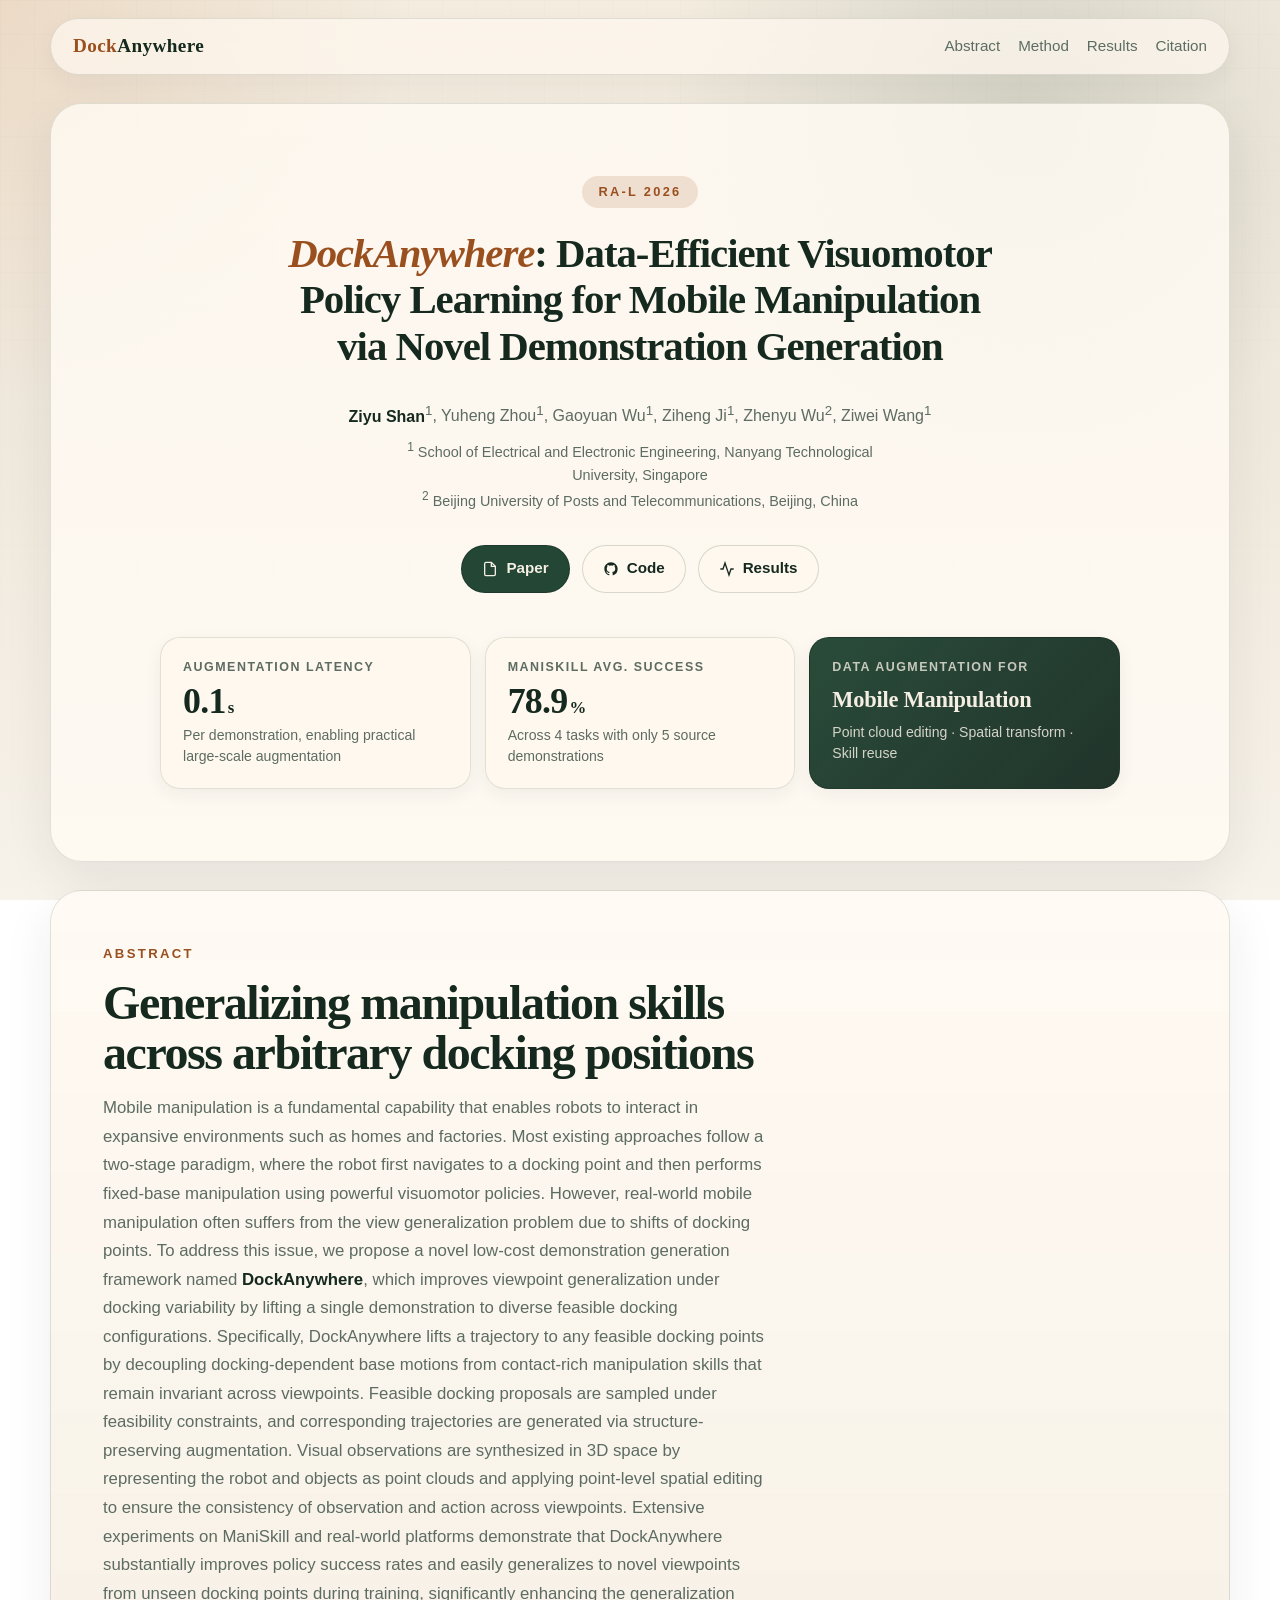
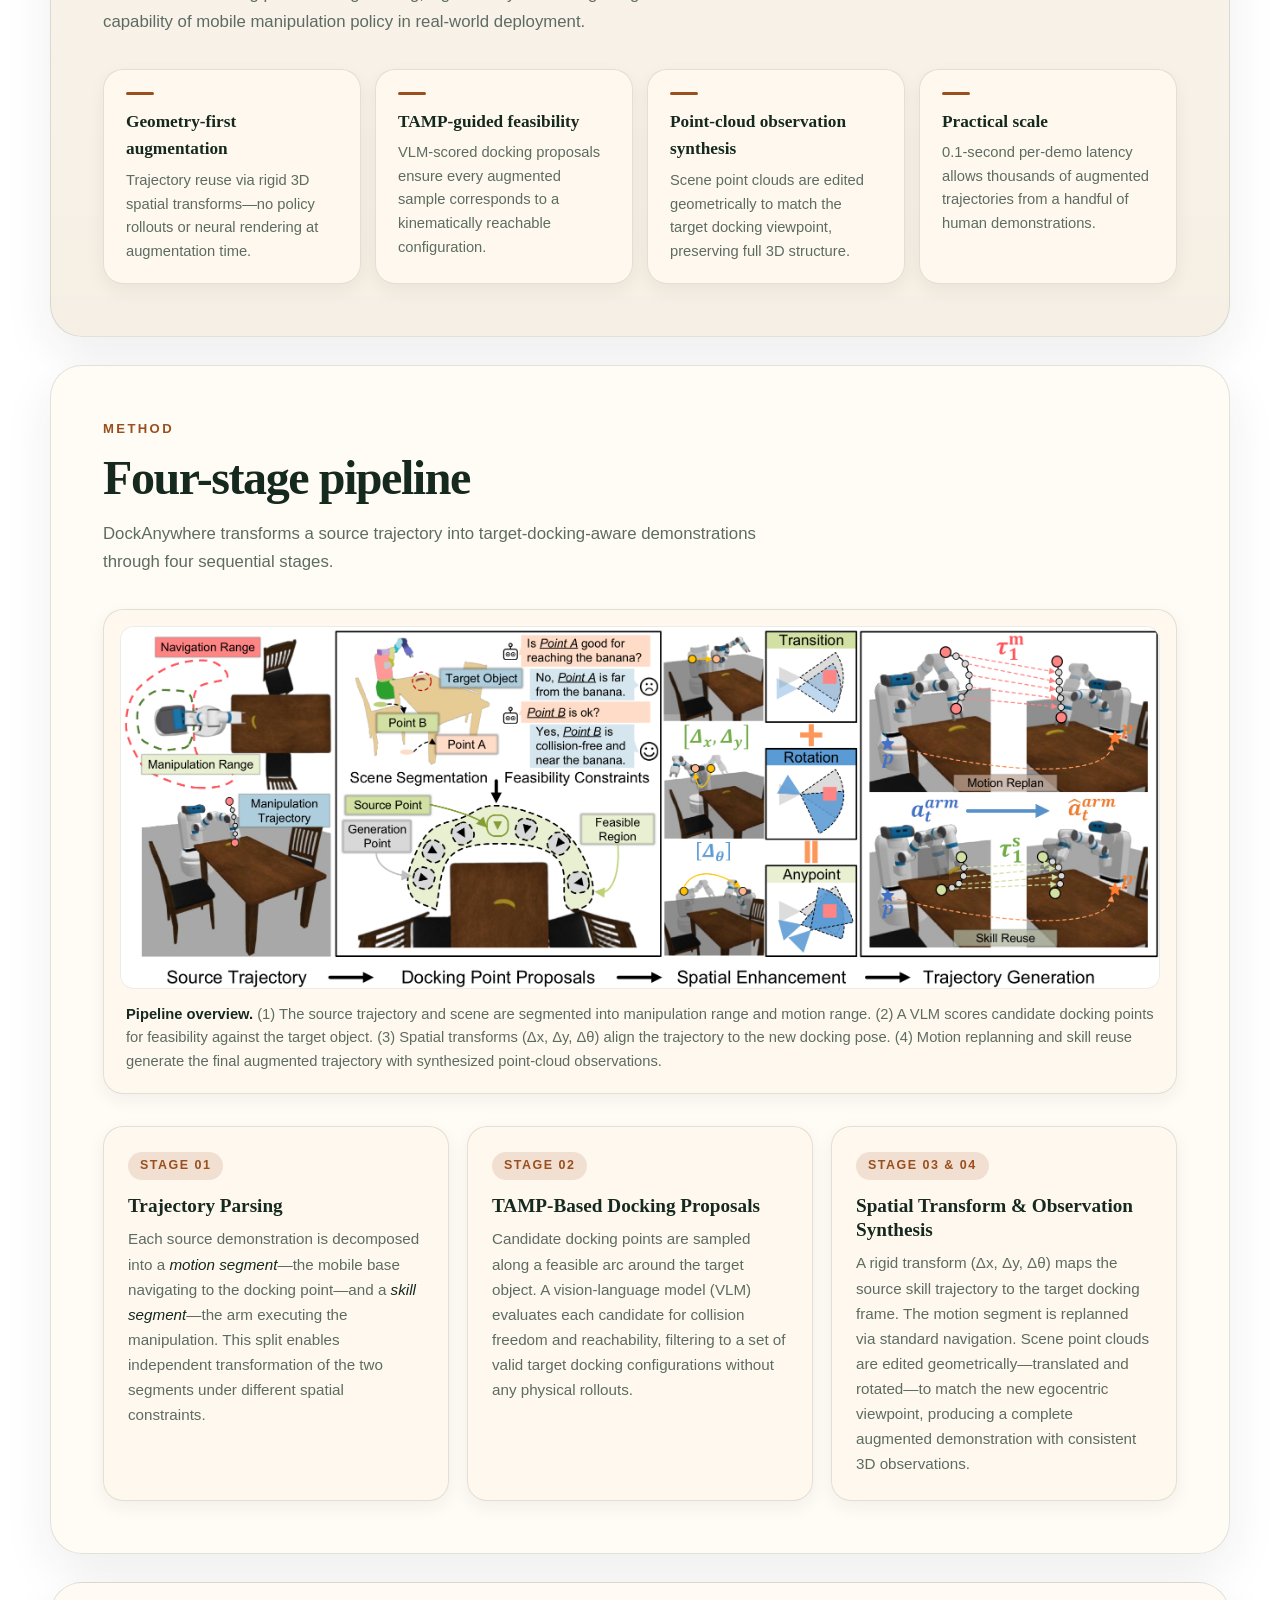
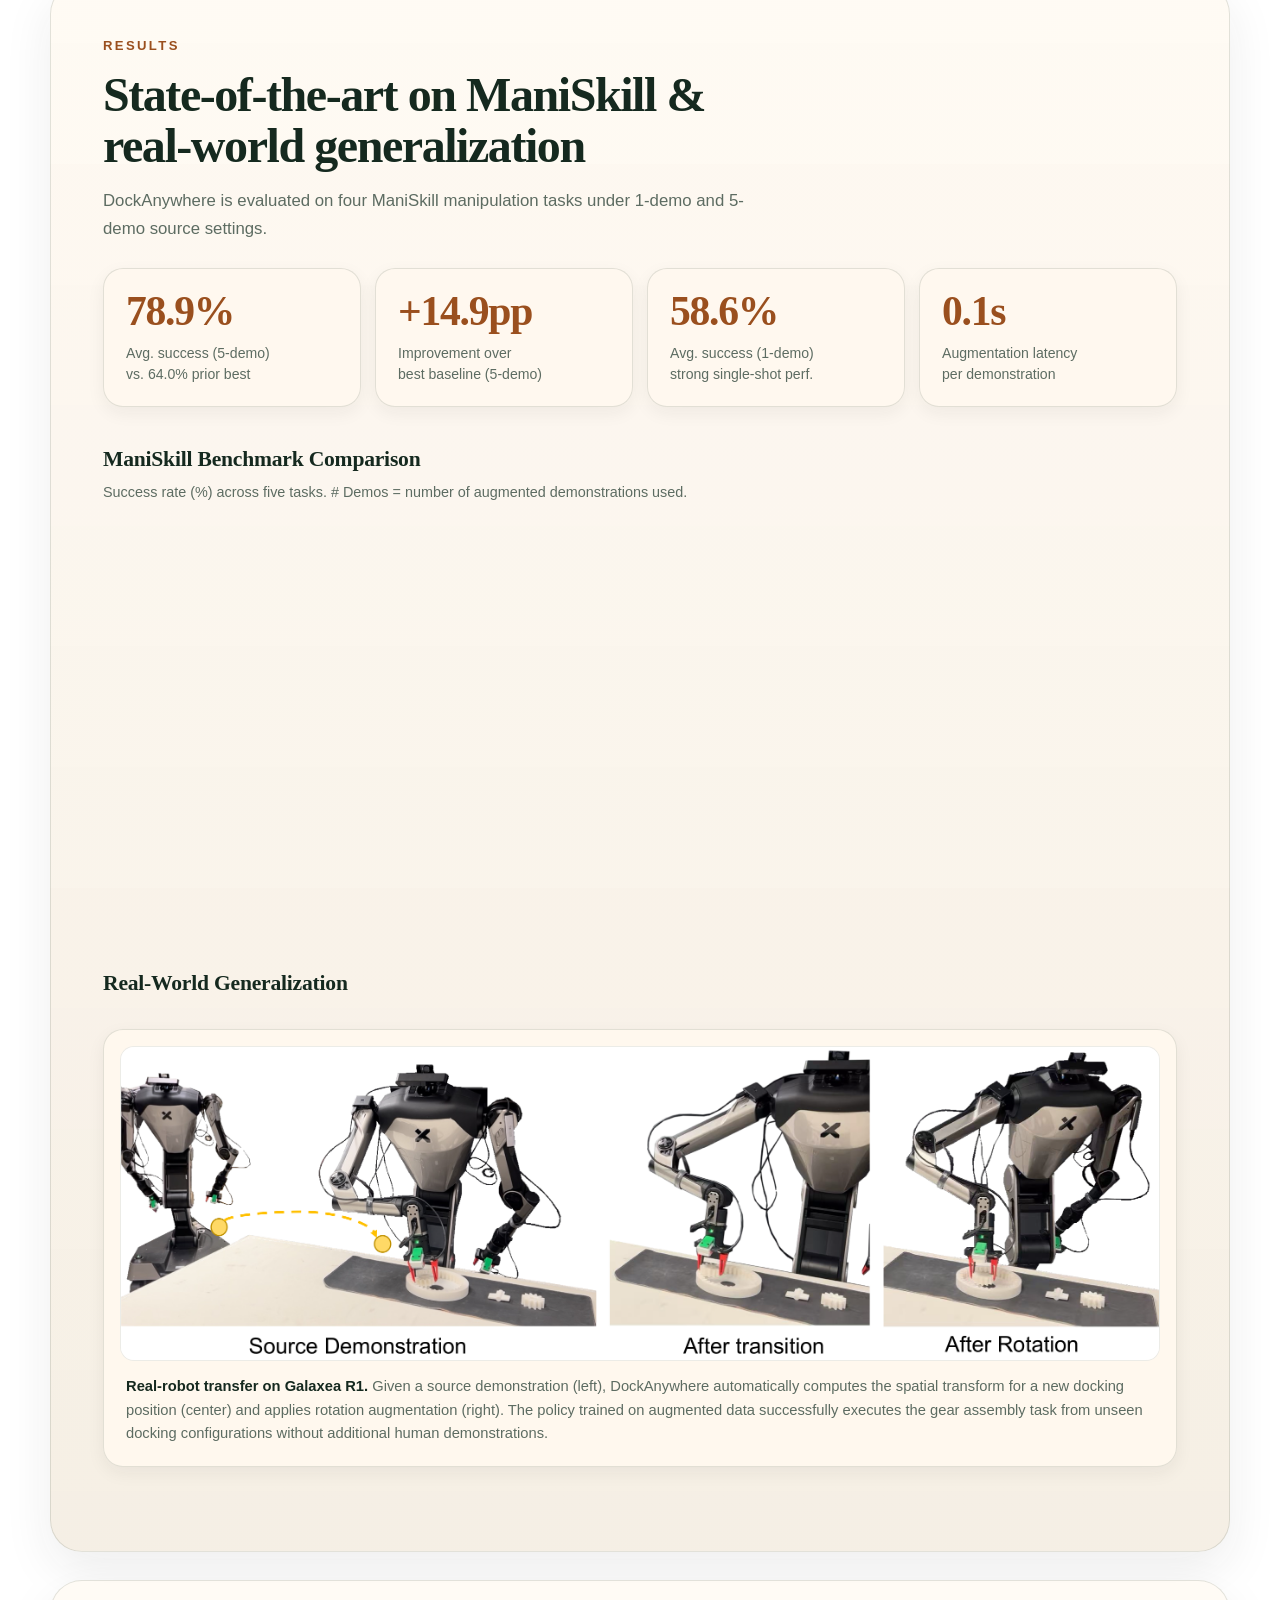
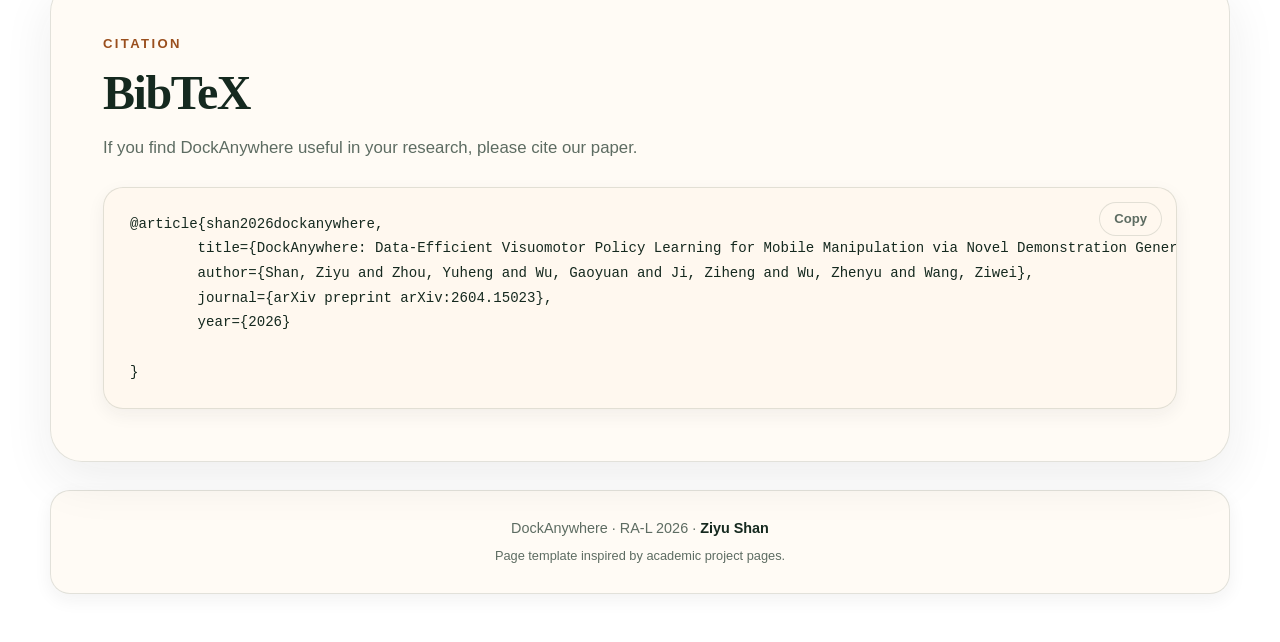
==== commit 2888ee8c: "update dockanywhere" ====
--- a/dockanywhere/index.html
+++ b/dockanywhere/index.html
@@ -68,17 +68,17 @@
     <div class="hero-cards">
       <div class="metric-card">
         <div class="metric-label">Augmentation Latency</div>
-        <div class="metric-value">0.1<span style="font-size:1.1rem">s</span></div>
+        <div class="metric-value">0.1<span class="unit">s</span></div>
         <div class="metric-desc">Per demonstration, enabling practical large-scale augmentation</div>
       </div>
       <div class="metric-card">
         <div class="metric-label">ManiSkill Avg. Success</div>
-        <div class="metric-value">78.9<span style="font-size:1.1rem">%</span></div>
+        <div class="metric-value">78.9<span class="unit">%</span></div>
         <div class="metric-desc">Across 4 tasks with only 5 source demonstrations</div>
       </div>
       <div class="metric-card accent">
         <div class="metric-label">Data Augmentation for</div>
-        <div class="metric-value" style="font-size:1.3rem;line-height:1.2">Mobile Manipulation</div>
+        <div class="metric-value metric-value-text">Mobile Manipulation</div>
         <div class="metric-desc">Point cloud editing · Spatial transform · Skill reuse</div>
       </div>
     </div>
@@ -193,8 +193,8 @@
     </div>
 
     <!-- Main comparison table -->
-    <h3 class="section-title" style="font-size:1.15rem; margin-bottom:0.5rem;">ManiSkill Benchmark Comparison</h3>
-    <p style="font-size:0.85rem; color:var(--text-muted); margin-bottom:1rem;">
+    <h3 class="subsection-title">ManiSkill Benchmark Comparison</h3>
+    <p class="table-note">
       Success rate (%) across five tasks. # Demos = number of augmented demonstrations used.
     </p>
     <div class="table-wrap reveal">
@@ -250,7 +250,7 @@
     </div>
 
     <!-- Real-world figure -->
-    <h3 class="section-title" style="font-size:1.15rem; margin:2.5rem 0 0.5rem;">Real-World Generalization</h3>
+    <h3 class="subsection-title">Real-World Generalization</h3>
     <div class="figure-wrap reveal">
       <img src="assets/images/real_traj_v2.png"
            alt="Real-world DockAnywhere: source demonstration on Galaxea R1, after docking transition, after rotation"
@@ -269,11 +269,11 @@
   <div class="container">
     <p class="section-label">Citation</p>
     <h2 class="section-title">BibTeX</h2>
-    <p class="section-body" style="margin-bottom:1.5rem;">
+    <p class="section-body">
       If you find DockAnywhere useful in your research, please cite our paper.
     </p>
-    <div class="citation-block reveal" style="position:relative;">
-      <button class="copy-btn" id="copy-btn" onclick="copyCitation()">Copy</button>
+    <div class="citation-block reveal">
+      <button class="copy-btn" id="copy-btn" type="button">Copy</button>
       <code id="bibtex">@article{shan2026dockanywhere,
         title={DockAnywhere: Data-Efficient Visuomotor Policy Learning for Mobile Manipulation via Novel Demonstration Generation},
         author={Shan, Ziyu and Zhou, Yuheng and Wu, Gaoyuan and Ji, Ziheng and Wu, Zhenyu and Wang, Ziwei},
@@ -292,7 +292,7 @@
       DockAnywhere &middot; RA-L 2026 &middot;
       <a href="https://zyshan0929.github.io">Ziyu Shan</a>
     </p>
-    <p style="margin-top:0.4rem; font-size:0.78rem;">
+    <p class="footer-sub">
       Page template inspired by academic project pages.
     </p>
   </div>
--- a/dockanywhere/assets/styles.css
+++ b/dockanywhere/assets/styles.css
@@ -1,17 +1,30 @@
-/* DockAnywhere Project Page Styles */
+/* DockAnywhere — warm CoWVLA-adapted styles */
 
 :root {
-  --accent: #2563eb;
-  --accent-light: #eff6ff;
-  --accent-dark: #1d4ed8;
-  --text: #111827;
-  --text-muted: #6b7280;
-  --border: #e5e7eb;
-  --bg: #ffffff;
-  --bg-alt: #f9fafb;
-  --radius: 0.75rem;
-  --shadow: 0 1px 3px rgba(0,0,0,0.1), 0 1px 2px rgba(0,0,0,0.06);
-  --shadow-md: 0 4px 6px rgba(0,0,0,0.07), 0 2px 4px rgba(0,0,0,0.06);
+  --bg: #efe8dc;
+  --panel: rgba(255, 250, 243, 0.82);
+  --panel-strong: rgba(255, 248, 239, 0.96);
+  --line: rgba(21, 41, 31, 0.12);
+  --ink: #15291f;
+  --muted: #5d6c62;
+  --accent: #9a4f1e;
+  --accent-soft: rgba(154, 79, 30, 0.14);
+  --forest: #234635;
+  --focus-ring: #234635;
+  --shadow: 0 18px 50px rgba(39, 38, 32, 0.08);
+  --shadow-sm: 0 6px 18px rgba(39, 38, 32, 0.06);
+  --radius-lg: 28px;
+  --radius-md: 20px;
+  --radius-sm: 14px;
+  --max-width: 1180px;
+
+  --serif: "Iowan Old Style", "Palatino Linotype", "Book Antiqua", Georgia, serif;
+  --sans: "Avenir Next", "Helvetica Neue", "Segoe UI", Roboto, Helvetica, Arial, sans-serif;
+
+  /* Legacy aliases retained for any stray references */
+  --text: var(--ink);
+  --text-muted: var(--muted);
+  --border: var(--line);
 }
 
 *, *::before, *::after { box-sizing: border-box; margin: 0; padding: 0; }
@@ -19,472 +32,698 @@
 html { scroll-behavior: smooth; font-size: 16px; }
 
 body {
-  font-family: -apple-system, BlinkMacSystemFont, "Segoe UI", Roboto, Helvetica, Arial, sans-serif;
-  color: var(--text);
-  background: var(--bg);
+  min-height: 100vh;
+  color: var(--ink);
+  font-family: var(--sans);
   line-height: 1.6;
+  background:
+    radial-gradient(circle at top left, rgba(192, 107, 45, 0.14), transparent 26%),
+    radial-gradient(circle at 80% 12%, rgba(35, 70, 53, 0.14), transparent 28%),
+    linear-gradient(180deg, #f3ecdf 0%, var(--bg) 46%, #f7f2ea 100%);
+  background-attachment: fixed;
+}
+
+body::before {
+  content: "";
+  position: fixed;
+  inset: 0;
+  pointer-events: none;
+  z-index: 0;
+  background-image:
+    linear-gradient(rgba(21, 41, 31, 0.03) 1px, transparent 1px),
+    linear-gradient(90deg, rgba(21, 41, 31, 0.03) 1px, transparent 1px);
+  background-size: 34px 34px;
+  -webkit-mask-image: linear-gradient(180deg, rgba(0, 0, 0, 0.35), transparent 88%);
+          mask-image: linear-gradient(180deg, rgba(0, 0, 0, 0.35), transparent 88%);
+}
+
+img { max-width: 100%; display: block; }
+
+/* Focus rings */
+a:focus-visible,
+button:focus-visible {
+  outline: 2px solid var(--focus-ring);
+  outline-offset: 3px;
+  border-radius: 6px;
 }
 
 /* ── Header ── */
 .site-header {
   position: sticky;
-  top: 0;
-  z-index: 100;
-  background: rgba(255,255,255,0.92);
-  backdrop-filter: blur(10px);
-  border-bottom: 1px solid var(--border);
+  top: 14px;
+  z-index: 20;
+  width: min(calc(100% - 40px), var(--max-width));
+  margin: 18px auto 22px;
+  border: 1px solid var(--line);
+  border-radius: 999px;
+  background: rgba(255, 248, 239, 0.7);
+  -webkit-backdrop-filter: blur(18px);
+          backdrop-filter: blur(18px);
+  box-shadow: 0 8px 24px rgba(39, 38, 32, 0.05);
+}
+
+@supports not ((backdrop-filter: blur(1px)) or (-webkit-backdrop-filter: blur(1px))) {
+  .site-header { background: var(--panel-strong); }
 }
 
 .header-inner {
-  max-width: 1100px;
-  margin: 0 auto;
-  padding: 0 1.5rem;
   display: flex;
   align-items: center;
   justify-content: space-between;
-  height: 3.25rem;
+  gap: 20px;
+  padding: 12px 22px;
 }
 
 .header-brand {
-  font-weight: 700;
+  font-family: var(--serif);
+  font-size: 1.2rem;
+  font-weight: 700;
+  letter-spacing: 0.02em;
+  color: var(--ink);
+  text-decoration: none;
+}
+.header-brand span { color: var(--accent); }
+
+.header-nav { display: flex; gap: 18px; }
+.header-nav a {
   font-size: 0.95rem;
-  color: var(--text);
+  color: var(--muted);
   text-decoration: none;
-  letter-spacing: -0.01em;
-}
-.header-brand span { color: var(--accent); }
-
-.header-nav { display: flex; gap: 1.5rem; }
-.header-nav a {
-  font-size: 0.85rem;
-  color: var(--text-muted);
-  text-decoration: none;
-  transition: color 0.2s;
+  transition: color 180ms ease;
 }
 .header-nav a:hover { color: var(--accent); }
 
-/* ── Layout ── */
+/* ── Section panels ── */
 .container {
-  max-width: 1100px;
-  margin: 0 auto;
-  padding: 0 1.5rem;
-}
-
-section { padding: 5rem 0; }
-section:nth-child(even) { background: var(--bg-alt); }
+  width: 100%;
+  max-width: none;
+  margin: 0;
+  padding: 0;
+  position: relative;
+  z-index: 1;
+}
+
+section {
+  position: relative;
+  width: min(calc(100% - 40px), var(--max-width));
+  margin: 28px auto;
+  padding: clamp(28px, 4.5vw, 52px);
+  border: 1px solid var(--line);
+  border-radius: calc(var(--radius-lg) + 4px);
+  background: var(--panel);
+  box-shadow: var(--shadow);
+  overflow: hidden;
+  scroll-margin-top: 90px;
+}
+
+section::after {
+  content: "";
+  position: absolute;
+  inset: auto -10% -52% auto;
+  width: 240px;
+  height: 240px;
+  border-radius: 50%;
+  background: radial-gradient(circle, rgba(192, 107, 45, 0.18), transparent 68%);
+  pointer-events: none;
+}
+
+section:nth-of-type(even) {
+  background:
+    linear-gradient(180deg, rgba(255, 250, 243, 0.85), rgba(244, 237, 226, 0.9)),
+    var(--panel);
+}
 
 .section-label {
-  font-size: 0.75rem;
-  font-weight: 700;
-  letter-spacing: 0.12em;
+  font-size: 0.82rem;
+  font-weight: 700;
+  letter-spacing: 0.18em;
   text-transform: uppercase;
   color: var(--accent);
-  margin-bottom: 0.5rem;
+  margin-bottom: 14px;
 }
 
 .section-title {
-  font-size: clamp(1.5rem, 3vw, 2rem);
-  font-weight: 800;
-  letter-spacing: -0.025em;
+  font-family: var(--serif);
+  font-size: clamp(2rem, 4vw, 3rem);
+  font-weight: 700;
+  letter-spacing: -0.03em;
+  line-height: 1.05;
+  color: var(--ink);
+  margin-bottom: 1rem;
+}
+
+.subsection-title {
+  font-family: var(--serif);
+  font-size: 1.35rem;
+  font-weight: 700;
+  letter-spacing: -0.01em;
   line-height: 1.2;
-  margin-bottom: 1rem;
+  color: var(--ink);
+  margin: 2.5rem 0 0.5rem;
 }
 
 .section-body {
-  color: var(--text-muted);
+  color: var(--muted);
   font-size: 1.05rem;
-  max-width: 720px;
-  line-height: 1.75;
+  line-height: 1.7;
+  max-width: 72ch;
+  margin-bottom: 1.5rem;
+}
+
+.section-body strong { color: var(--ink); }
+
+.table-note {
+  margin: 0 0 1rem;
+  color: var(--muted);
+  font-size: 0.9rem;
 }
 
 /* ── Hero ── */
 .hero {
-  padding: 6rem 0 4rem;
   text-align: center;
-  background: linear-gradient(160deg, #f0f7ff 0%, #ffffff 60%);
+  padding: clamp(40px, 6vw, 72px) clamp(28px, 5vw, 56px);
 }
 
 .hero-venue {
   display: inline-block;
   font-size: 0.8rem;
   font-weight: 700;
-  letter-spacing: 0.1em;
+  letter-spacing: 0.18em;
   text-transform: uppercase;
   color: var(--accent);
-  background: var(--accent-light);
+  background: var(--accent-soft);
   border-radius: 999px;
-  padding: 0.25rem 0.9rem;
-  margin-bottom: 1.25rem;
+  padding: 6px 16px;
+  margin-bottom: 1.4rem;
 }
 
 .hero-title {
-  font-size: clamp(2rem, 5vw, 3.25rem);
-  font-weight: 900;
-  letter-spacing: -0.03em;
-  line-height: 1.1;
-  margin-bottom: 1.5rem;
-  color: var(--text);
+  font-family: var(--serif);
+  font-size: clamp(1.65rem, 3.4vw, 2.55rem);
+  font-weight: 700;
+  letter-spacing: -0.025em;
+  line-height: 1.15;
+  color: var(--ink);
+  margin: 0 auto 1.75rem;
+  max-width: none;
 }
 
 .hero-title em {
-  font-style: normal;
+  font-style: italic;
   color: var(--accent);
 }
 
 .hero-authors {
   font-size: 1rem;
-  color: var(--text-muted);
-  margin-bottom: 0.4rem;
+  color: var(--muted);
+  margin: 0 auto 0.4rem;
   line-height: 1.8;
+  max-width: none;
 }
 
 .hero-authors a {
-  color: var(--text);
+  color: var(--ink);
   text-decoration: none;
-  font-weight: 500;
+  font-weight: 600;
   border-bottom: 1px solid transparent;
-  transition: border-color 0.2s;
-}
-.hero-authors a:hover { border-color: var(--accent); color: var(--accent); }
+  transition: border-color 180ms ease, color 180ms ease;
+}
+.hero-authors a:hover { color: var(--accent); border-color: var(--accent); }
 
 .hero-affil {
-  font-size: 0.85rem;
-  color: var(--text-muted);
-  margin-bottom: 2rem;
+  font-size: 0.9rem;
+  color: var(--muted);
+  margin: 0 auto 2rem;
+  max-width: 60ch;
 }
 
 /* Buttons */
 .btn-row {
   display: flex;
-  gap: 0.75rem;
+  gap: 12px;
   justify-content: center;
   flex-wrap: wrap;
-  margin-bottom: 3rem;
+  margin: 0 auto 2.75rem;
 }
 
 .btn {
   display: inline-flex;
   align-items: center;
-  gap: 0.4rem;
-  padding: 0.6rem 1.25rem;
-  border-radius: 0.5rem;
-  font-size: 0.9rem;
+  gap: 8px;
+  min-height: 48px;
+  padding: 0 20px;
+  border: 1px solid rgba(35, 70, 53, 0.18);
+  border-radius: 999px;
+  background: var(--panel-strong);
+  color: var(--ink);
+  font-family: var(--sans);
+  font-size: 0.95rem;
   font-weight: 600;
   text-decoration: none;
-  transition: all 0.2s;
   cursor: pointer;
-  border: none;
+  transition: transform 180ms ease, border-color 180ms ease, background 180ms ease, color 180ms ease;
+}
+
+.btn:hover {
+  transform: translateY(-1px);
+  border-color: rgba(154, 79, 30, 0.45);
+  background: rgba(255, 244, 233, 0.98);
+  color: var(--accent);
 }
 
 .btn-primary {
-  background: var(--accent);
-  color: #fff;
-}
-.btn-primary:hover { background: var(--accent-dark); transform: translateY(-1px); box-shadow: var(--shadow-md); }
-
-.btn-outline {
-  background: transparent;
-  color: var(--text);
-  border: 1.5px solid var(--border);
-}
-.btn-outline:hover { border-color: var(--accent); color: var(--accent); transform: translateY(-1px); }
+  background: var(--forest);
+  color: #f5eee3;
+  border-color: rgba(21, 41, 31, 0.4);
+}
+.btn-primary:hover {
+  background: var(--ink);
+  color: #f5eee3;
+  border-color: rgba(21, 41, 31, 0.6);
+}
 
 /* Hero metric cards */
 .hero-cards {
   display: grid;
-  grid-template-columns: repeat(auto-fit, minmax(200px, 1fr));
-  gap: 1rem;
-  max-width: 900px;
+  grid-template-columns: repeat(auto-fit, minmax(220px, 1fr));
+  gap: 14px;
+  max-width: 960px;
   margin: 0 auto;
+  text-align: left;
 }
 
 .metric-card {
-  background: #fff;
-  border: 1px solid var(--border);
-  border-radius: var(--radius);
-  padding: 1.5rem 1.25rem;
-  text-align: left;
-  box-shadow: var(--shadow);
-  transition: transform 0.2s, box-shadow 0.2s;
-}
-.metric-card:hover { transform: translateY(-2px); box-shadow: var(--shadow-md); }
+  display: grid;
+  gap: 6px;
+  padding: 20px 22px;
+  border: 1px solid var(--line);
+  border-radius: var(--radius-md);
+  background: var(--panel-strong);
+  box-shadow: var(--shadow-sm);
+  transition: transform 180ms ease, box-shadow 180ms ease;
+}
+.metric-card:hover { transform: translateY(-2px); box-shadow: var(--shadow); }
 
 .metric-card.accent {
-  background: var(--accent);
-  color: #fff;
-  border-color: var(--accent-dark);
-}
+  background: linear-gradient(135deg, rgba(35, 70, 53, 0.97), rgba(21, 41, 31, 0.95));
+  color: #f5eee3;
+  border-color: rgba(21, 41, 31, 0.4);
+}
+
+.metric-label {
+  font-size: 0.78rem;
+  font-weight: 700;
+  text-transform: uppercase;
+  letter-spacing: 0.12em;
+  color: var(--muted);
+}
+.metric-card.accent .metric-label { color: rgba(245, 238, 227, 0.78); }
 
 .metric-value {
-  font-size: 2.2rem;
-  font-weight: 900;
-  letter-spacing: -0.04em;
+  font-family: var(--serif);
+  font-size: clamp(1.85rem, 2.8vw, 2.3rem);
+  font-weight: 700;
+  letter-spacing: -0.02em;
   line-height: 1;
-  margin-bottom: 0.3rem;
-  color: var(--text);
-}
-.metric-card.accent .metric-value { color: #fff; }
-
-.metric-label {
-  font-size: 0.8rem;
-  font-weight: 700;
-  text-transform: uppercase;
-  letter-spacing: 0.08em;
-  color: var(--text-muted);
-  margin-bottom: 0.2rem;
-}
-.metric-card.accent .metric-label { color: rgba(255,255,255,0.75); }
+  color: var(--ink);
+}
+.metric-card.accent .metric-value { color: #f5eee3; }
+
+.metric-value .unit {
+  font-size: 1.05rem;
+  font-weight: 600;
+  letter-spacing: 0;
+  margin-left: 2px;
+}
+
+.metric-value.metric-value-text {
+  font-size: 1.4rem;
+  line-height: 1.2;
+  letter-spacing: -0.01em;
+}
 
 .metric-desc {
-  font-size: 0.82rem;
-  color: var(--text-muted);
-  line-height: 1.4;
-}
-.metric-card.accent .metric-desc { color: rgba(255,255,255,0.85); }
-
-/* ── Abstract key points ── */
+  font-size: 0.88rem;
+  color: var(--muted);
+  line-height: 1.5;
+}
+.metric-card.accent .metric-desc { color: rgba(245, 238, 227, 0.85); }
+
+/* ── Keypoints ── */
 .keypoints {
   display: grid;
-  grid-template-columns: repeat(auto-fit, minmax(220px, 1fr));
-  gap: 1rem;
-  margin-top: 2.5rem;
+  grid-template-columns: repeat(auto-fit, minmax(240px, 1fr));
+  gap: 14px;
+  margin-top: 2rem;
 }
 
 .keypoint {
-  background: var(--bg);
-  border: 1px solid var(--border);
-  border-left: 3px solid var(--accent);
-  border-radius: 0.5rem;
-  padding: 1rem 1.1rem;
-  box-shadow: var(--shadow);
+  position: relative;
+  padding: 22px 22px 20px;
+  border: 1px solid var(--line);
+  border-radius: var(--radius-md);
+  background: var(--panel-strong);
+  box-shadow: var(--shadow-sm);
+}
+
+.keypoint::before {
+  content: "";
+  position: absolute;
+  left: 22px;
+  top: 22px;
+  width: 28px;
+  height: 3px;
+  background: var(--accent);
+  border-radius: 999px;
 }
 
 .keypoint-title {
-  font-size: 0.85rem;
-  font-weight: 700;
-  margin-bottom: 0.3rem;
-  color: var(--text);
+  font-family: var(--serif);
+  font-size: 1.08rem;
+  font-weight: 700;
+  color: var(--ink);
+  margin: 16px 0 6px;
 }
 
 .keypoint-body {
-  font-size: 0.82rem;
-  color: var(--text-muted);
-  line-height: 1.5;
+  font-size: 0.92rem;
+  color: var(--muted);
+  line-height: 1.6;
 }
 
 /* ── Figure ── */
 .figure-wrap {
-  margin: 2.5rem 0;
-  border-radius: var(--radius);
-  overflow: hidden;
-  box-shadow: var(--shadow-md);
-  border: 1px solid var(--border);
-  background: #fff;
+  margin: 2rem 0;
+  padding: 16px;
+  border: 1px solid var(--line);
+  border-radius: var(--radius-md);
+  background: var(--panel-strong);
+  box-shadow: var(--shadow-sm);
 }
 
 .figure-wrap img {
   width: 100%;
   height: auto;
-  display: block;
+  border-radius: calc(var(--radius-md) - 6px);
+  border: 1px solid rgba(21, 41, 31, 0.08);
+  background: rgba(255, 255, 255, 0.6);
 }
 
 .figure-caption {
-  padding: 1rem 1.25rem;
-  font-size: 0.85rem;
-  color: var(--text-muted);
-  line-height: 1.5;
-  border-top: 1px solid var(--border);
-  background: var(--bg-alt);
-}
+  margin: 14px 6px 4px;
+  font-size: 0.92rem;
+  color: var(--muted);
+  line-height: 1.6;
+}
+
+.figure-caption strong { color: var(--ink); }
 
 /* ── Method blocks ── */
 .method-blocks {
   display: grid;
   grid-template-columns: repeat(auto-fit, minmax(280px, 1fr));
-  gap: 1.25rem;
-  margin-top: 2.5rem;
+  gap: 18px;
+  margin-top: 2rem;
 }
 
 .method-block {
-  background: var(--bg);
-  border: 1px solid var(--border);
-  border-radius: var(--radius);
-  padding: 1.5rem;
-  box-shadow: var(--shadow);
-  transition: transform 0.2s, box-shadow 0.2s;
-}
-.method-block:hover { transform: translateY(-2px); box-shadow: var(--shadow-md); }
+  padding: 24px;
+  border: 1px solid var(--line);
+  border-radius: var(--radius-md);
+  background: var(--panel-strong);
+  box-shadow: var(--shadow-sm);
+  transition: transform 180ms ease, box-shadow 180ms ease;
+}
+.method-block:hover { transform: translateY(-2px); box-shadow: var(--shadow); }
 
 .method-num {
-  font-size: 0.7rem;
-  font-weight: 800;
+  display: inline-flex;
+  align-items: center;
+  justify-content: center;
+  min-height: 28px;
+  padding: 0 12px;
+  border-radius: 999px;
+  background: var(--accent-soft);
+  color: var(--accent);
+  font-size: 0.78rem;
+  font-weight: 700;
   letter-spacing: 0.12em;
   text-transform: uppercase;
-  color: var(--accent);
-  margin-bottom: 0.5rem;
+  margin-bottom: 14px;
 }
 
 .method-block-title {
-  font-size: 1rem;
-  font-weight: 700;
-  margin-bottom: 0.6rem;
-  color: var(--text);
+  font-family: var(--serif);
+  font-size: 1.2rem;
+  font-weight: 700;
+  color: var(--ink);
+  margin-bottom: 8px;
+  line-height: 1.25;
 }
 
 .method-block-body {
-  font-size: 0.875rem;
-  color: var(--text-muted);
+  font-size: 0.95rem;
+  color: var(--muted);
   line-height: 1.65;
 }
 
-/* ── Results KPI row ── */
+.method-block-body em {
+  color: var(--ink);
+  font-style: italic;
+}
+
+/* ── KPI row ── */
 .kpi-row {
   display: grid;
-  grid-template-columns: repeat(auto-fit, minmax(180px, 1fr));
-  gap: 1rem;
-  margin-bottom: 2.5rem;
+  grid-template-columns: repeat(auto-fit, minmax(200px, 1fr));
+  gap: 14px;
+  margin: 1.5rem 0 2.5rem;
 }
 
 .kpi-card {
-  background: var(--bg);
-  border: 1px solid var(--border);
-  border-radius: var(--radius);
-  padding: 1.25rem 1rem;
-  text-align: center;
-  box-shadow: var(--shadow);
+  padding: 22px 22px 20px;
+  border: 1px solid var(--line);
+  border-radius: var(--radius-md);
+  background: var(--panel-strong);
+  box-shadow: var(--shadow-sm);
 }
 
 .kpi-number {
-  font-size: 2rem;
-  font-weight: 900;
+  font-family: var(--serif);
+  font-size: clamp(2rem, 3.4vw, 2.6rem);
+  font-weight: 700;
   letter-spacing: -0.03em;
   color: var(--accent);
+  line-height: 1;
 }
 
 .kpi-sublabel {
-  font-size: 0.78rem;
-  color: var(--text-muted);
-  margin-top: 0.25rem;
-  line-height: 1.4;
+  font-size: 0.88rem;
+  color: var(--muted);
+  line-height: 1.55;
+  margin-top: 10px;
 }
 
 /* ── Comparison table ── */
 .table-wrap {
+  margin: 1.25rem 0 2rem;
+  padding: 16px 20px;
+  border: 1px solid var(--line);
+  border-radius: var(--radius-md);
+  background: var(--panel-strong);
+  box-shadow: var(--shadow-sm);
   overflow-x: auto;
-  border-radius: var(--radius);
-  border: 1px solid var(--border);
-  box-shadow: var(--shadow);
-  margin: 2rem 0;
 }
 
 table {
   width: 100%;
+  min-width: 640px;
   border-collapse: collapse;
-  font-size: 0.875rem;
-  background: var(--bg);
+  font-size: 0.95rem;
 }
 
 thead th {
-  background: var(--bg-alt);
-  padding: 0.75rem 1rem;
-  font-size: 0.78rem;
-  font-weight: 700;
-  text-transform: uppercase;
-  letter-spacing: 0.06em;
-  color: var(--text-muted);
-  border-bottom: 1px solid var(--border);
+  font-family: var(--serif);
+  padding: 6px 12px 14px;
+  font-size: 0.98rem;
+  font-weight: 700;
+  color: var(--ink);
+  border-bottom: 1px solid var(--line);
   text-align: center;
   white-space: nowrap;
 }
 thead th:nth-child(2) { text-align: left; }
 
 tbody td {
-  padding: 0.7rem 1rem;
-  border-bottom: 1px solid var(--border);
+  padding: 12px 12px;
+  border-top: 1px solid var(--line);
+  color: var(--muted);
   text-align: center;
-  color: var(--text);
-}
-tbody td:nth-child(2) { text-align: left; font-weight: 500; }
-
-tbody tr:last-child td { border-bottom: none; }
-
-tbody tr.highlight-row {
-  background: var(--accent-light);
-}
-tbody tr.highlight-row td { font-weight: 700; color: var(--accent-dark); }
+}
+tbody td:first-child { color: var(--ink); }
+tbody td:nth-child(2) { text-align: left; color: var(--ink); font-weight: 500; }
+
+tbody tr.highlight-row td {
+  background: rgba(154, 79, 30, 0.08);
+  color: var(--ink);
+  font-weight: 700;
+}
 
 .table-section-header td {
-  background: var(--bg-alt);
-  font-size: 0.78rem;
+  background: rgba(35, 70, 53, 0.06);
+  font-size: 0.76rem;
   font-weight: 700;
   text-transform: uppercase;
-  letter-spacing: 0.08em;
-  color: var(--text-muted);
-  padding: 0.5rem 1rem;
-  border-bottom: 1px solid var(--border);
+  letter-spacing: 0.12em;
+  color: var(--forest);
   text-align: left;
+  padding: 10px 12px;
+  border-top: 1px solid var(--line);
 }
 
 .best { color: var(--accent); font-weight: 700; }
 
 /* ── Citation ── */
 .citation-block {
-  background: var(--bg-alt);
-  border: 1px solid var(--border);
-  border-radius: var(--radius);
-  padding: 1.5rem;
-  font-family: "SFMono-Regular", Consolas, "Liberation Mono", Menlo, monospace;
-  font-size: 0.82rem;
+  position: relative;
+  padding: 24px 26px;
+  border: 1px solid var(--line);
+  border-radius: var(--radius-md);
+  background: var(--panel-strong);
+  box-shadow: var(--shadow-sm);
+  font-family: "SFMono-Regular", Menlo, Consolas, monospace;
+  font-size: 0.88rem;
   line-height: 1.75;
-  color: var(--text);
+  color: var(--ink);
   overflow-x: auto;
-  position: relative;
+}
+
+.citation-block code {
+  font-family: inherit;
   white-space: pre;
-  box-shadow: var(--shadow);
+  display: block;
 }
 
 .copy-btn {
   position: absolute;
-  top: 0.75rem;
-  right: 0.75rem;
-  background: var(--bg);
-  border: 1px solid var(--border);
-  border-radius: 0.375rem;
-  padding: 0.3rem 0.6rem;
-  font-size: 0.75rem;
+  top: 14px;
+  right: 14px;
+  min-height: 34px;
+  padding: 0 14px;
+  border: 1px solid var(--line);
+  border-radius: 999px;
+  background: rgba(255, 248, 239, 0.98);
+  color: var(--muted);
+  font-family: var(--sans);
+  font-size: 0.82rem;
   font-weight: 600;
-  color: var(--text-muted);
   cursor: pointer;
-  transition: all 0.2s;
-}
-.copy-btn:hover { color: var(--accent); border-color: var(--accent); }
-.copy-btn.copied { color: #16a34a; border-color: #16a34a; }
+  transition: color 180ms ease, border-color 180ms ease, background 180ms ease;
+}
+.copy-btn:hover { color: var(--accent); border-color: rgba(154, 79, 30, 0.45); }
+.copy-btn.copied { color: var(--forest); border-color: rgba(35, 70, 53, 0.45); }
 
 /* ── Footer ── */
 .site-footer {
-  border-top: 1px solid var(--border);
-  padding: 2rem 0;
+  width: min(calc(100% - 40px), var(--max-width));
+  margin: 28px auto 48px;
+  padding: 26px 24px;
+  border: 1px solid var(--line);
+  border-radius: var(--radius-md);
+  background: var(--panel);
   text-align: center;
-  color: var(--text-muted);
-  font-size: 0.82rem;
-}
-.site-footer a { color: var(--text-muted); text-decoration: none; }
+  color: var(--muted);
+  font-size: 0.9rem;
+  box-shadow: var(--shadow-sm);
+}
+.site-footer a { color: var(--ink); text-decoration: none; font-weight: 600; }
 .site-footer a:hover { color: var(--accent); }
+.footer-sub {
+  margin-top: 6px;
+  font-size: 0.8rem;
+}
 
 /* ── Reveal animation ── */
 .reveal {
+  opacity: 1;
+  transform: translateY(0);
+  transition: opacity 600ms ease, transform 600ms ease;
+}
+
+html.js .reveal {
   opacity: 0;
-  transform: translateY(24px);
-  transition: opacity 0.55s ease, transform 0.55s ease;
-}
-.reveal.visible { opacity: 1; transform: none; }
+  transform: translateY(26px);
+}
+
+html.js .reveal.visible {
+  opacity: 1;
+  transform: translateY(0);
+}
 
 /* ── Responsive ── */
-@media (max-width: 640px) {
-  section { padding: 3rem 0; }
-  .hero { padding: 3.5rem 0 2.5rem; }
-  .hero-cards { grid-template-columns: 1fr 1fr; }
-  .header-nav { gap: 1rem; }
+@media (max-width: 1080px) {
+  .hero-title { max-width: none; }
+}
+
+@media (max-width: 760px) {
+  section {
+    width: min(calc(100% - 24px), var(--max-width));
+    padding: 24px;
+    border-radius: var(--radius-lg);
+  }
+
+  .site-header {
+    top: 8px;
+    width: min(calc(100% - 24px), var(--max-width));
+    border-radius: 22px;
+  }
+
+  .header-inner {
+    padding: 12px 16px;
+    flex-direction: column;
+    align-items: flex-start;
+    gap: 10px;
+  }
+
+  .header-nav {
+    display: flex;
+    width: 100%;
+    flex-wrap: nowrap;
+    gap: 16px;
+    overflow-x: auto;
+    padding-bottom: 2px;
+    scrollbar-width: thin;
+    -webkit-overflow-scrolling: touch;
+  }
+
+  .header-nav a { white-space: nowrap; }
+
+  .hero-cards { grid-template-columns: 1fr; }
   .method-blocks { grid-template-columns: 1fr; }
   .kpi-row { grid-template-columns: 1fr 1fr; }
-}
+
+  .btn { flex: 1 1 auto; justify-content: center; }
+
+  .site-footer {
+    width: min(calc(100% - 24px), var(--max-width));
+  }
+
+  .copy-btn { top: 10px; right: 10px; }
+}
+
+@media (prefers-reduced-motion: reduce) {
+  html { scroll-behavior: auto; }
+
+  *, *::before, *::after {
+    animation-duration: 0.01ms !important;
+    animation-iteration-count: 1 !important;
+    transition-duration: 0.01ms !important;
+  }
+
+  .reveal,
+  html.js .reveal,
+  html.js .reveal.visible {
+    opacity: 1 !important;
+    transform: none !important;
+  }
+}
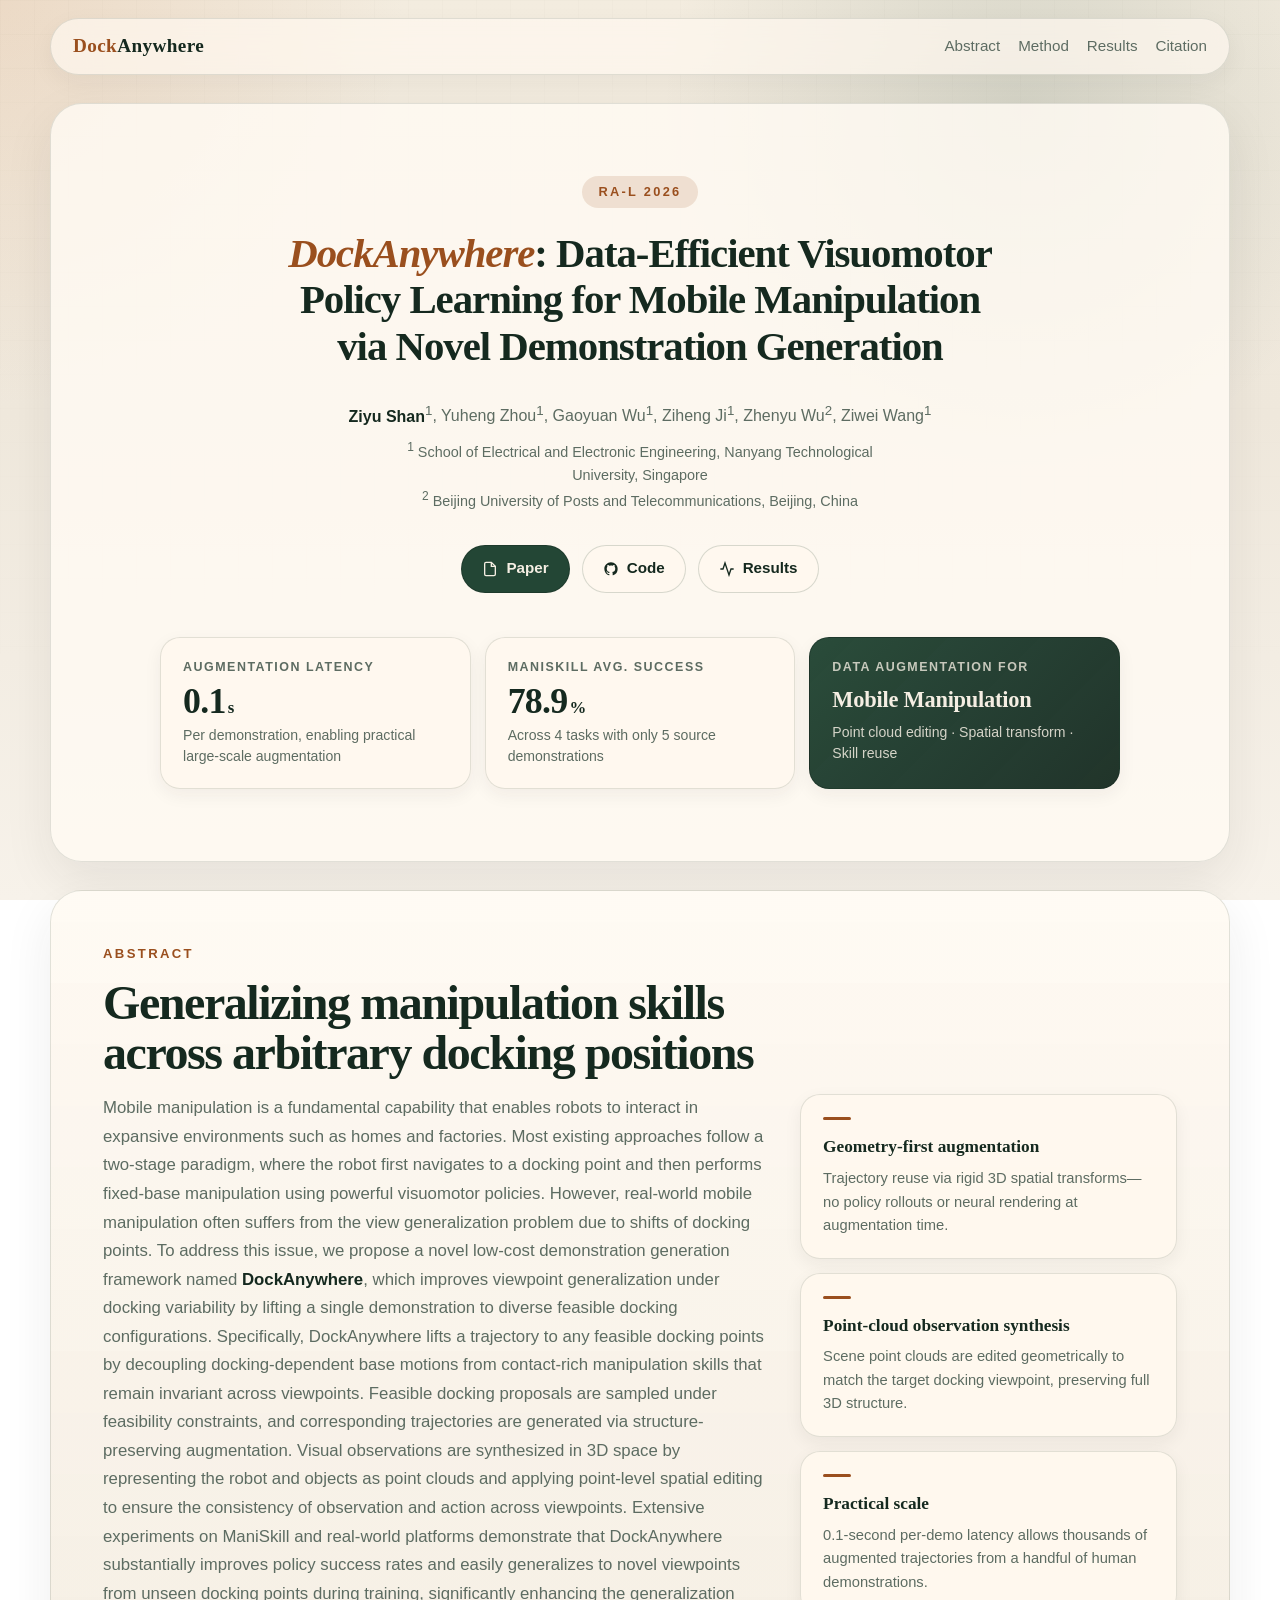
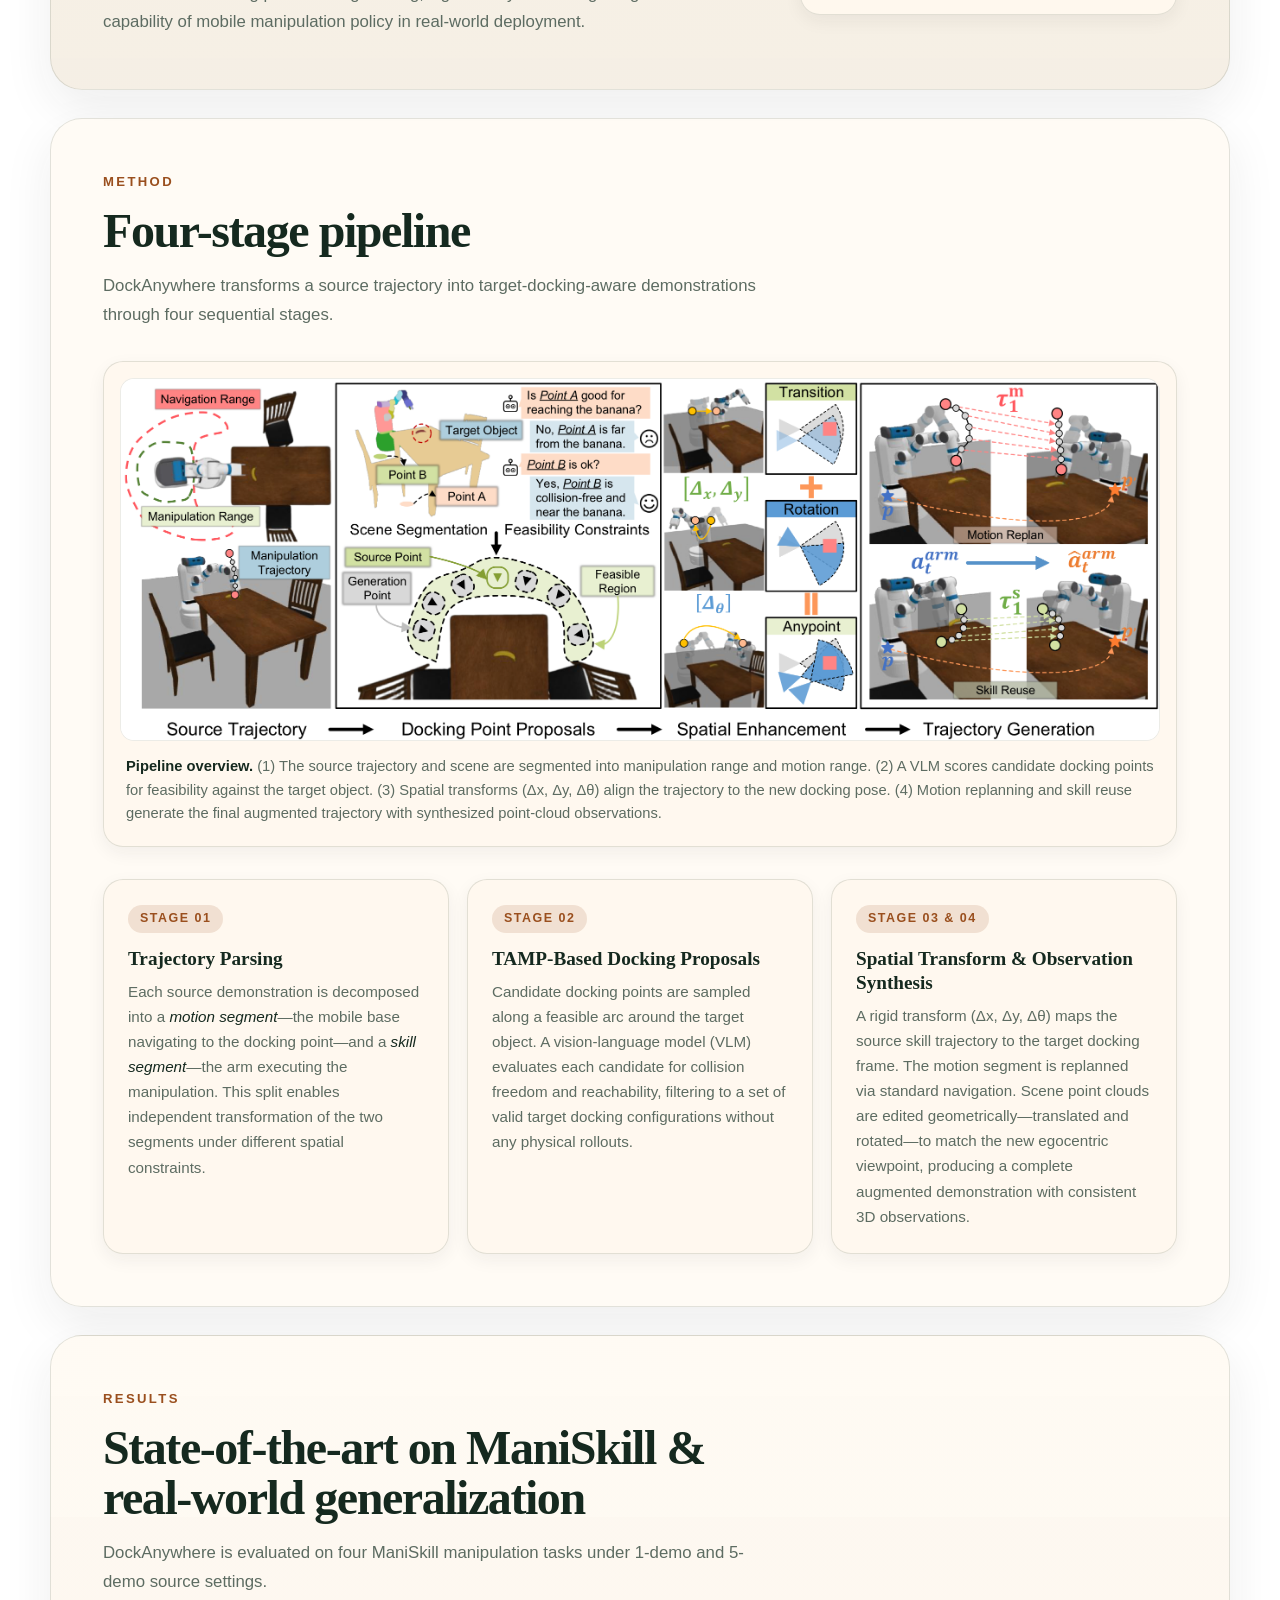
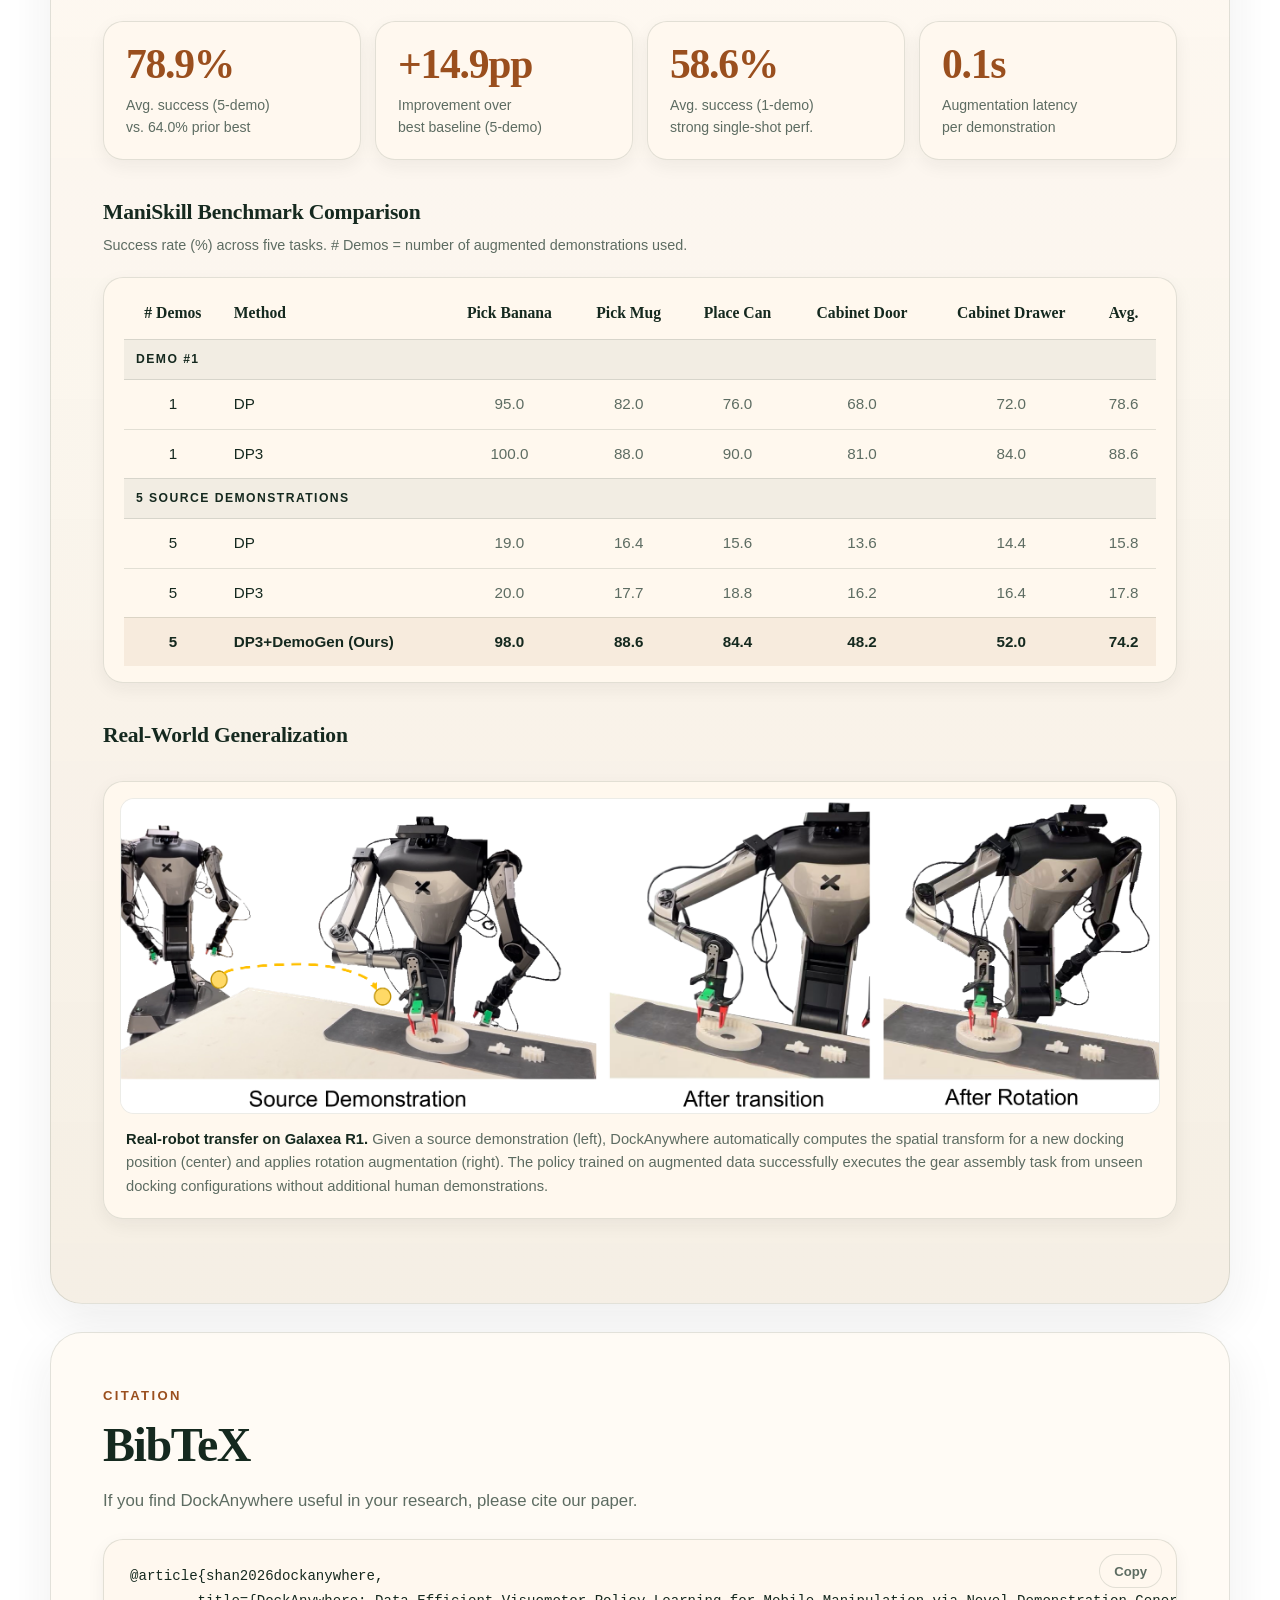
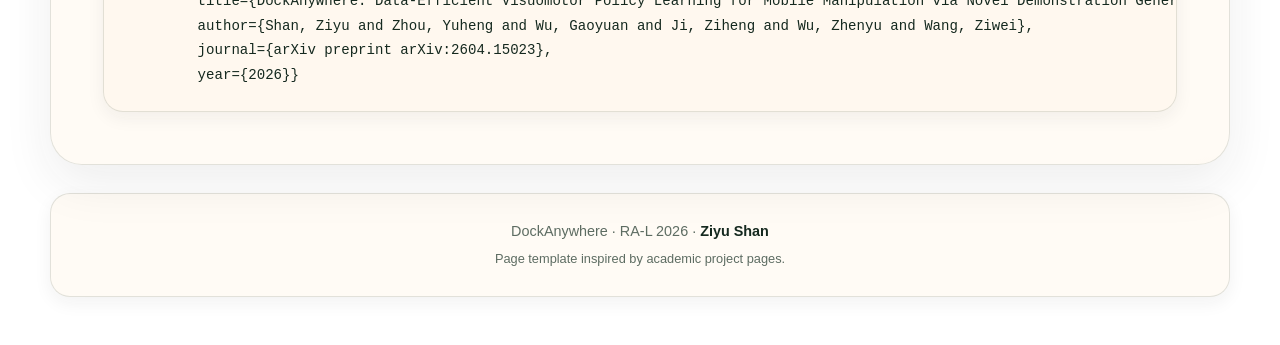
==== commit b89c7d33: "update dockanywhere" ====
--- a/dockanywhere/index.html
+++ b/dockanywhere/index.html
@@ -90,26 +90,24 @@
   <div class="container">
     <p class="section-label">Abstract</p>
     <h2 class="section-title">Generalizing manipulation skills<br>across arbitrary docking positions</h2>
-    <p class="section-body">
-      Mobile manipulation is a fundamental capability that enables robots to interact in expansive environments such as homes and factories. Most existing approaches follow a two-stage paradigm, where the robot first navigates to a docking point and then performs fixed-base manipulation using powerful visuomotor policies. However, real-world mobile manipulation often suffers from the view generalization problem due to shifts of docking points. To address this issue, we propose a novel low-cost demonstration generation framework named <strong>DockAnywhere</strong>, which improves viewpoint generalization under docking variability by lifting a single demonstration to diverse feasible docking configurations. Specifically, DockAnywhere lifts a trajectory to any feasible docking points by decoupling docking-dependent base motions from contact-rich manipulation skills that remain invariant across viewpoints. Feasible docking proposals are sampled under feasibility constraints, and corresponding trajectories are generated via structure-preserving augmentation. Visual observations are synthesized in 3D space by representing the robot and objects as point clouds and applying point-level spatial editing to ensure the consistency of observation and action across viewpoints. Extensive experiments on ManiSkill and real-world platforms demonstrate that DockAnywhere substantially improves policy success rates and easily generalizes to novel viewpoints from unseen docking points during training, significantly enhancing the generalization capability of mobile manipulation policy in real-world deployment.
-    </p>
-
-    <div class="keypoints reveal">
-      <div class="keypoint">
-        <div class="keypoint-title">Geometry-first augmentation</div>
-        <div class="keypoint-body">Trajectory reuse via rigid 3D spatial transforms—no policy rollouts or neural rendering at augmentation time.</div>
-      </div>
-      <div class="keypoint">
-        <div class="keypoint-title">TAMP-guided feasibility</div>
-        <div class="keypoint-body">VLM-scored docking proposals ensure every augmented sample corresponds to a kinematically reachable configuration.</div>
-      </div>
-      <div class="keypoint">
-        <div class="keypoint-title">Point-cloud observation synthesis</div>
-        <div class="keypoint-body">Scene point clouds are edited geometrically to match the target docking viewpoint, preserving full 3D structure.</div>
-      </div>
-      <div class="keypoint">
-        <div class="keypoint-title">Practical scale</div>
-        <div class="keypoint-body">0.1-second per-demo latency allows thousands of augmented trajectories from a handful of human demonstrations.</div>
+    <div class="abstract-grid">
+      <p class="section-body">
+        Mobile manipulation is a fundamental capability that enables robots to interact in expansive environments such as homes and factories. Most existing approaches follow a two-stage paradigm, where the robot first navigates to a docking point and then performs fixed-base manipulation using powerful visuomotor policies. However, real-world mobile manipulation often suffers from the view generalization problem due to shifts of docking points. To address this issue, we propose a novel low-cost demonstration generation framework named <strong>DockAnywhere</strong>, which improves viewpoint generalization under docking variability by lifting a single demonstration to diverse feasible docking configurations. Specifically, DockAnywhere lifts a trajectory to any feasible docking points by decoupling docking-dependent base motions from contact-rich manipulation skills that remain invariant across viewpoints. Feasible docking proposals are sampled under feasibility constraints, and corresponding trajectories are generated via structure-preserving augmentation. Visual observations are synthesized in 3D space by representing the robot and objects as point clouds and applying point-level spatial editing to ensure the consistency of observation and action across viewpoints. Extensive experiments on ManiSkill and real-world platforms demonstrate that DockAnywhere substantially improves policy success rates and easily generalizes to novel viewpoints from unseen docking points during training, significantly enhancing the generalization capability of mobile manipulation policy in real-world deployment.
+      </p>
+
+      <div class="keypoints reveal">
+        <div class="keypoint">
+          <div class="keypoint-title">Geometry-first augmentation</div>
+          <div class="keypoint-body">Trajectory reuse via rigid 3D spatial transforms—no policy rollouts or neural rendering at augmentation time.</div>
+        </div>
+        <div class="keypoint">
+          <div class="keypoint-title">Point-cloud observation synthesis</div>
+          <div class="keypoint-body">Scene point clouds are edited geometrically to match the target docking viewpoint, preserving full 3D structure.</div>
+        </div>
+        <div class="keypoint">
+          <div class="keypoint-title">Practical scale</div>
+          <div class="keypoint-body">0.1-second per-demo latency allows thousands of augmented trajectories from a handful of human demonstrations.</div>
+        </div>
       </div>
     </div>
   </div>
@@ -278,9 +276,7 @@
         title={DockAnywhere: Data-Efficient Visuomotor Policy Learning for Mobile Manipulation via Novel Demonstration Generation},
         author={Shan, Ziyu and Zhou, Yuheng and Wu, Gaoyuan and Ji, Ziheng and Wu, Zhenyu and Wang, Ziwei},
         journal={arXiv preprint arXiv:2604.15023},
-        year={2026}
-
-}</code>
+        year={2026}}</code>
     </div>
   </div>
 </section>
--- a/dockanywhere/assets/styles.css
+++ b/dockanywhere/assets/styles.css
@@ -369,6 +369,25 @@
 }
 .metric-card.accent .metric-desc { color: rgba(245, 238, 227, 0.85); }
 
+/* ── Abstract two-column layout ── */
+.abstract-grid {
+  display: grid;
+  grid-template-columns: minmax(0, 1.5fr) minmax(260px, 0.85fr);
+  gap: 32px;
+  align-items: start;
+  margin-top: 0.5rem;
+}
+
+.abstract-grid .section-body {
+  max-width: none;
+  margin-bottom: 0;
+}
+
+.abstract-grid .keypoints {
+  grid-template-columns: 1fr;
+  margin-top: 0;
+}
+
 /* ── Keypoints ── */
 .keypoints {
   display: grid;
@@ -701,6 +720,7 @@
   .hero-cards { grid-template-columns: 1fr; }
   .method-blocks { grid-template-columns: 1fr; }
   .kpi-row { grid-template-columns: 1fr 1fr; }
+  .abstract-grid { grid-template-columns: 1fr; gap: 22px; }
 
   .btn { flex: 1 1 auto; justify-content: center; }
 
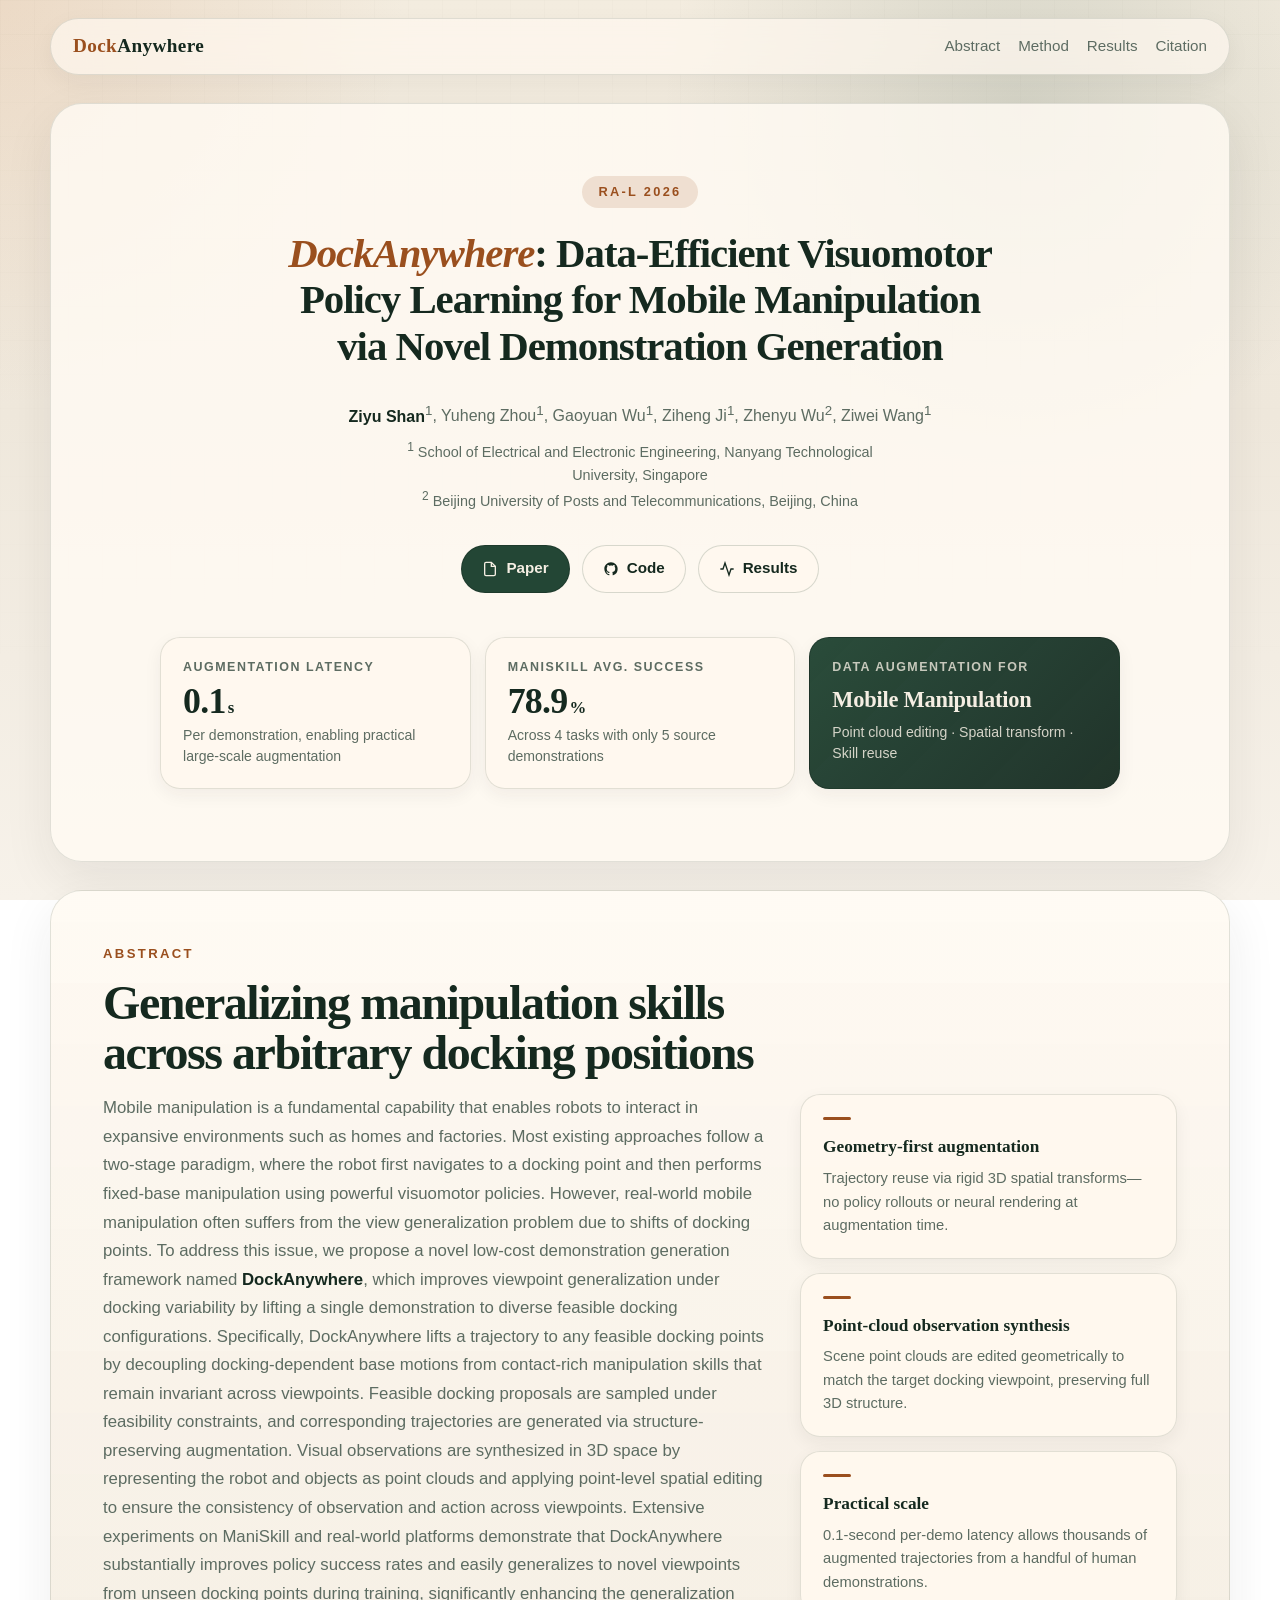
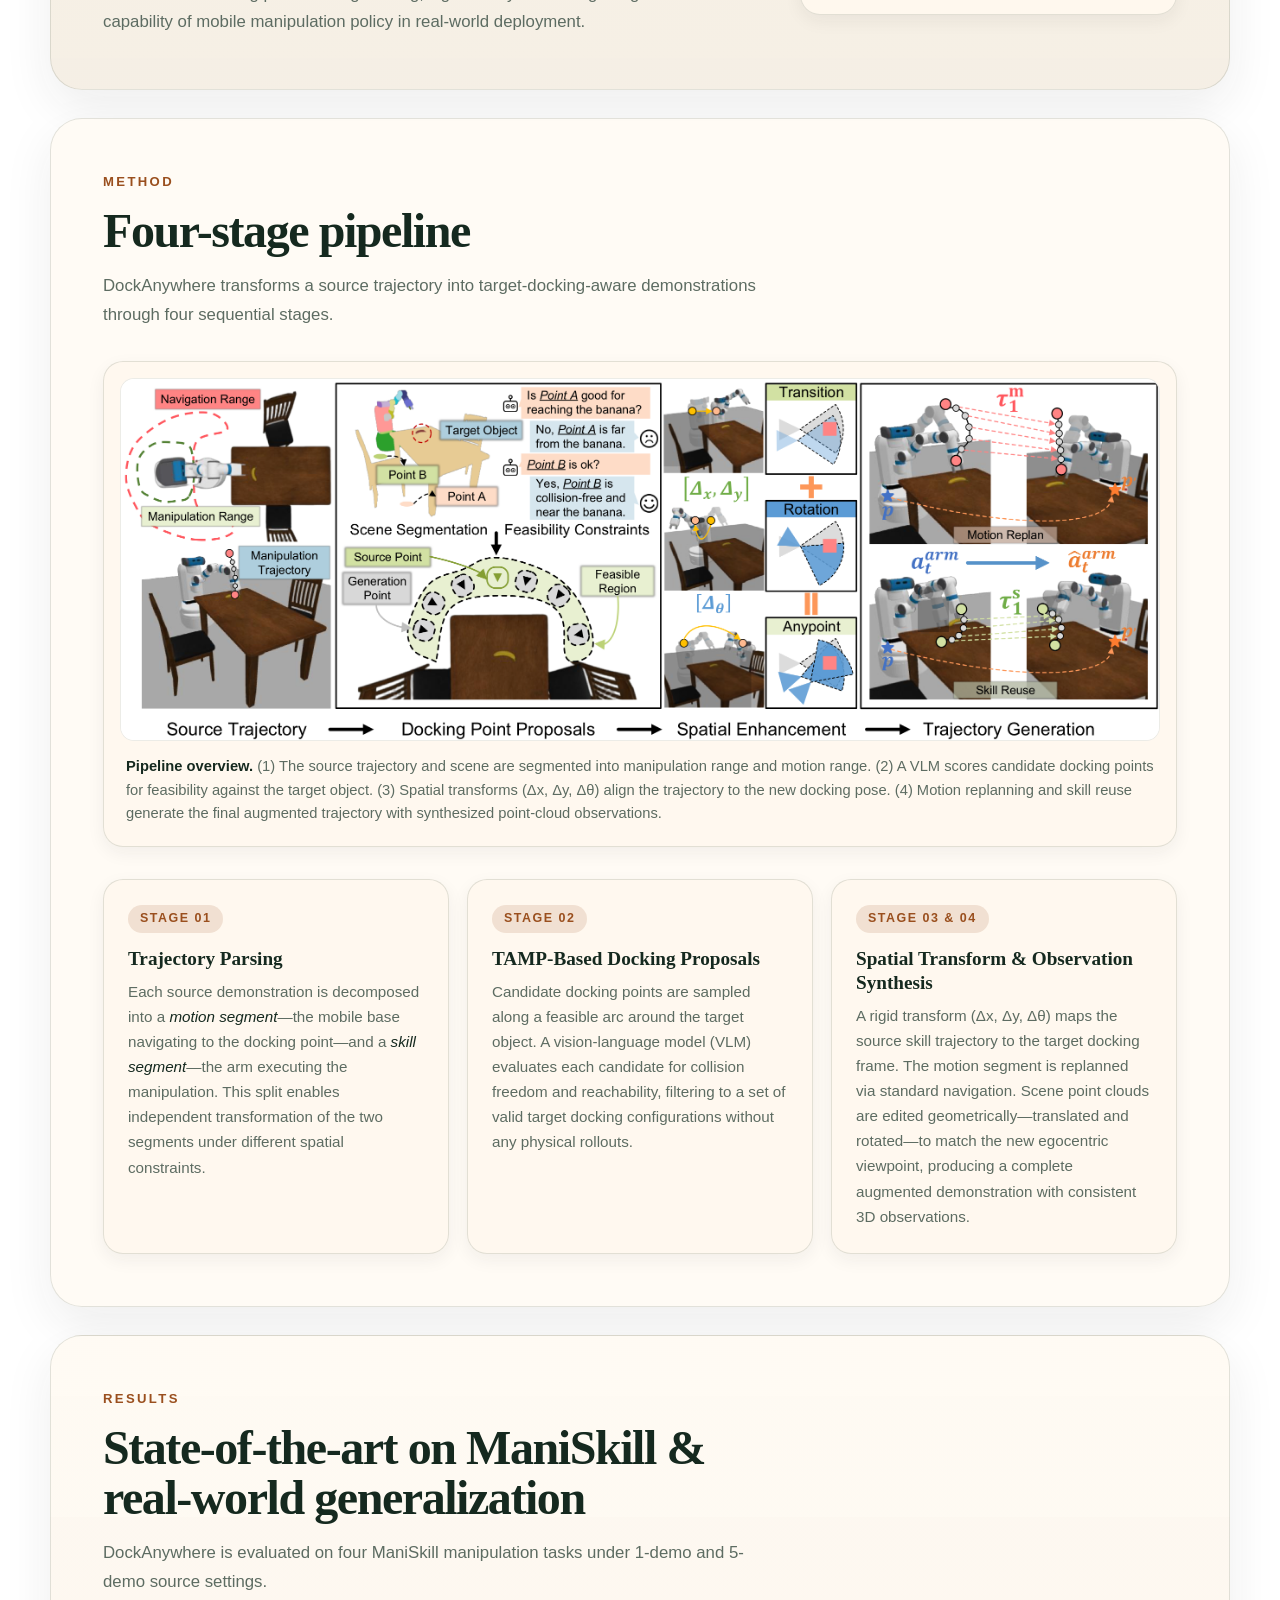
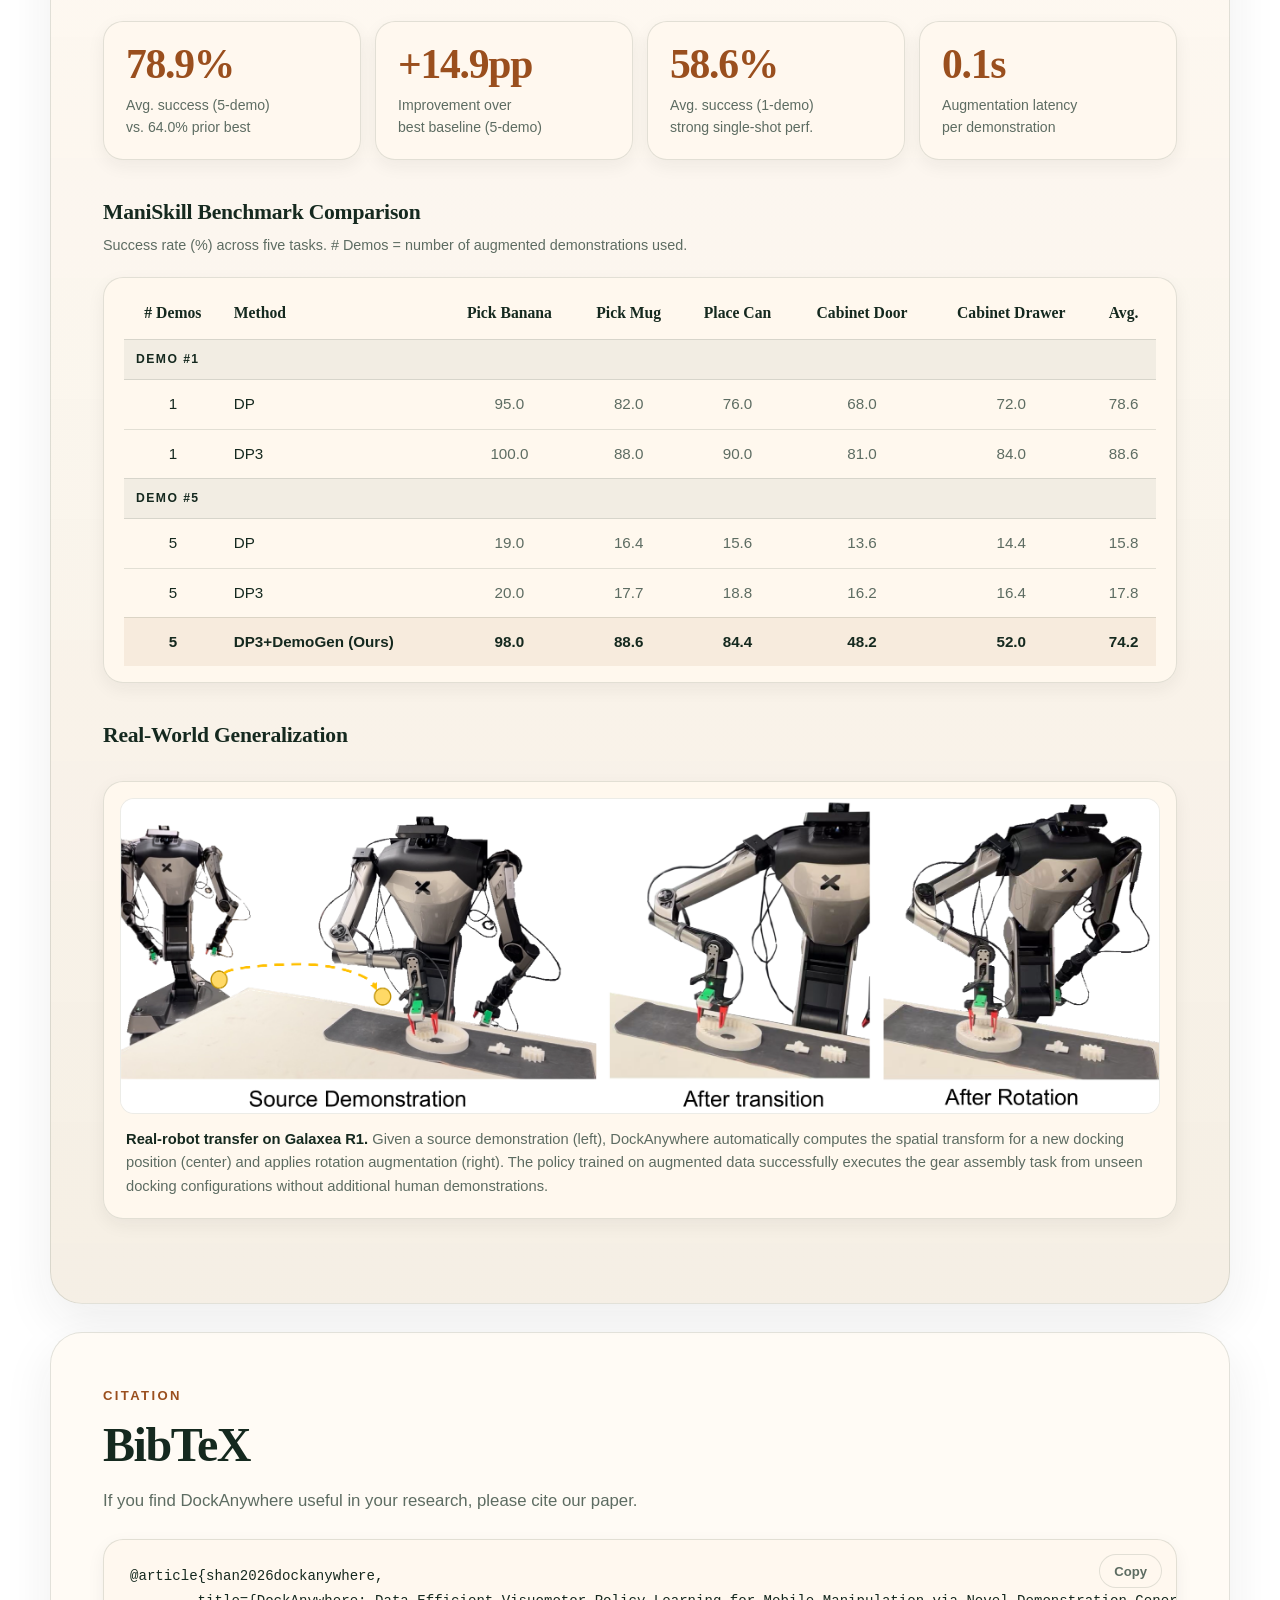
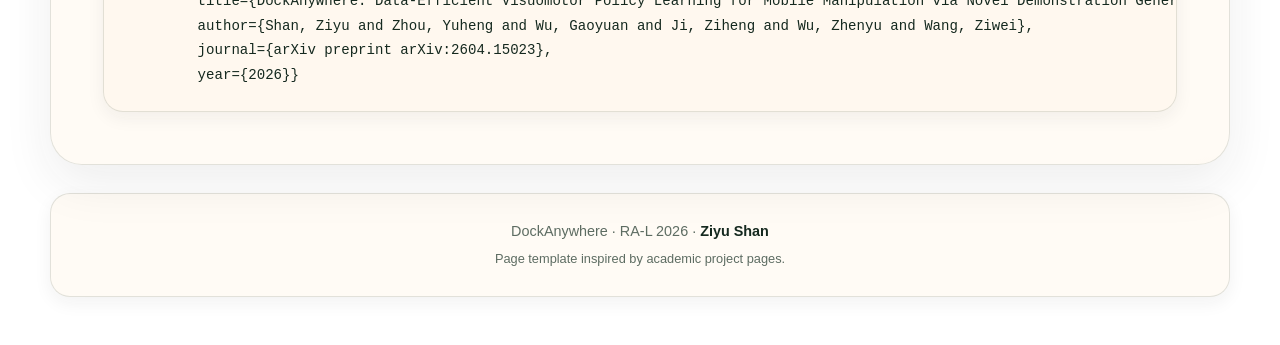
==== commit e96204d3: "update dockanywhere" ====
--- a/dockanywhere/index.html
+++ b/dockanywhere/index.html
@@ -222,7 +222,7 @@
             <td>100.0</td><td>88.0</td><td>90.0</td><td>81.0</td><td>84.0</td><td>88.6</td>
           </tr>
 
-          <tr class="table-section-header"><td colspan="8">5 Source Demonstrations</td></tr>
+          <tr class="table-section-header"><td colspan="8">Demo #5</td></tr>
           <tr>
             <td>5</td>
             <td>DP</td>
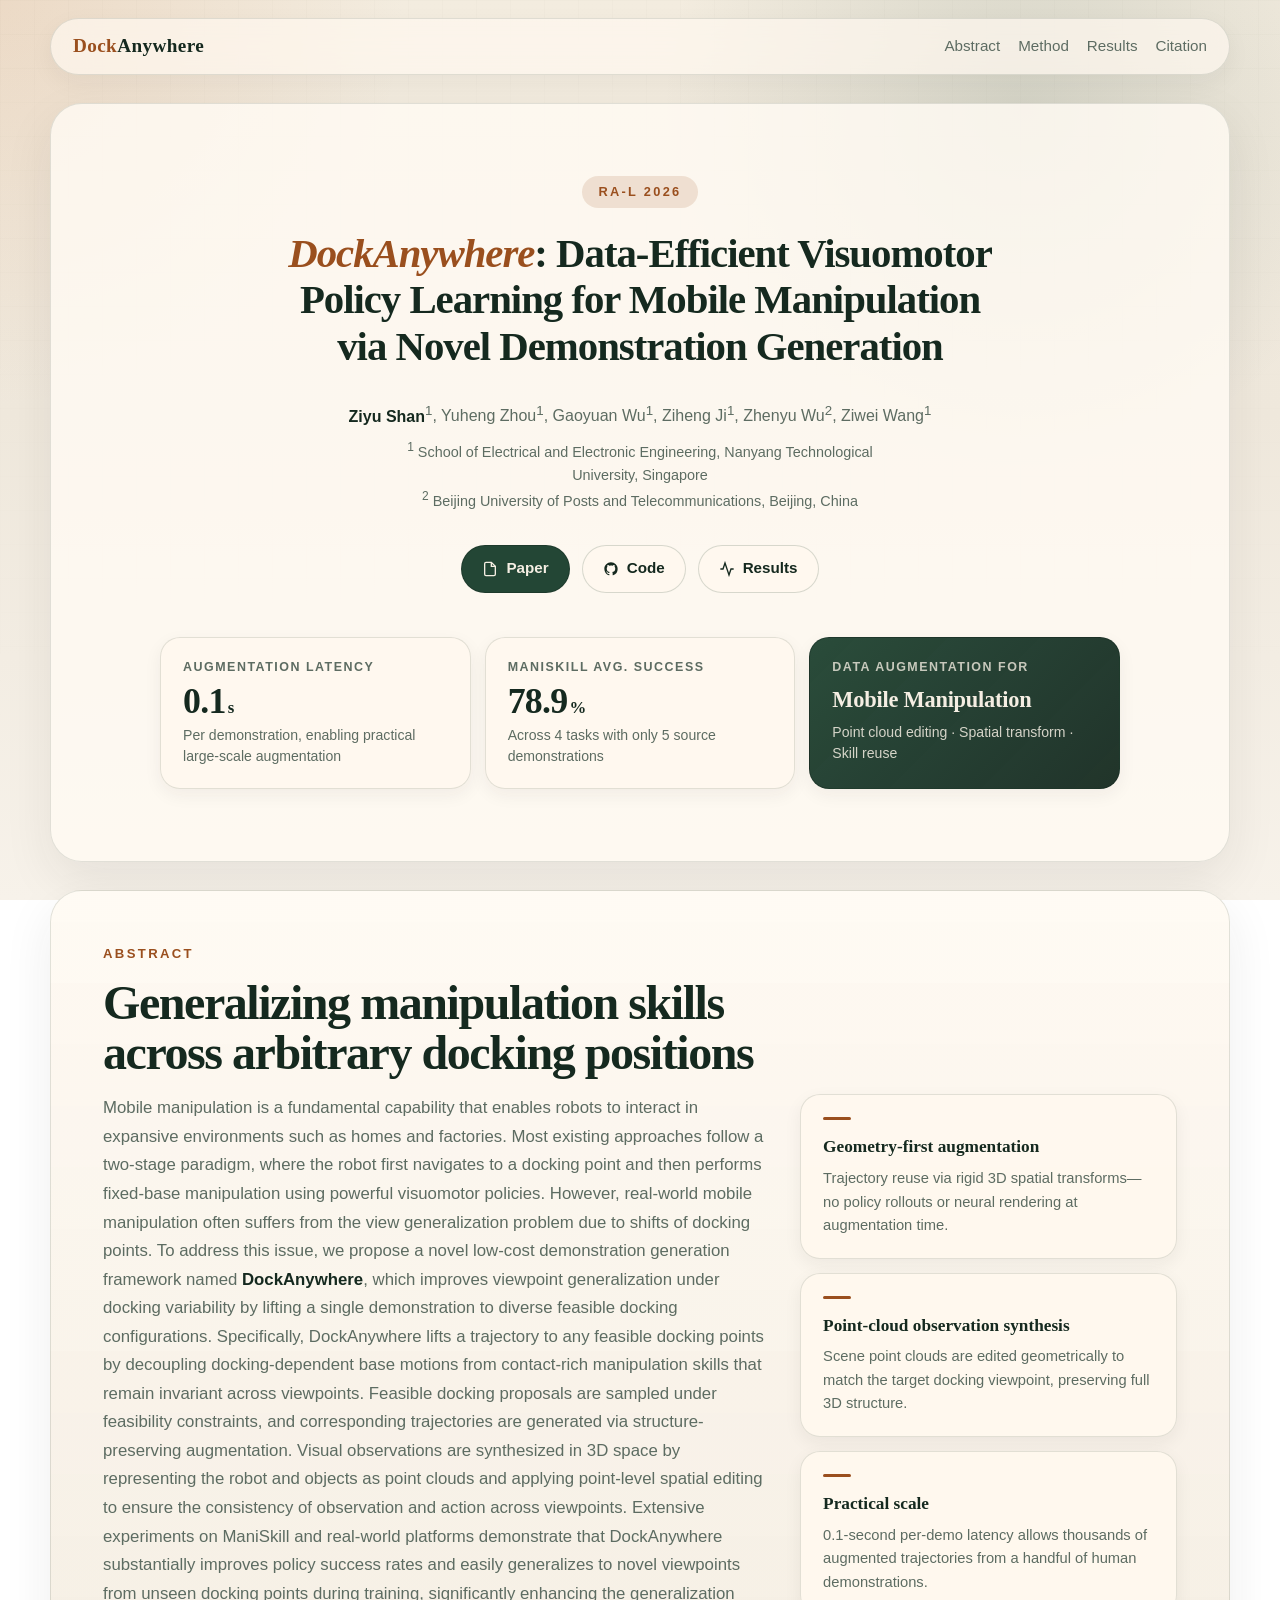
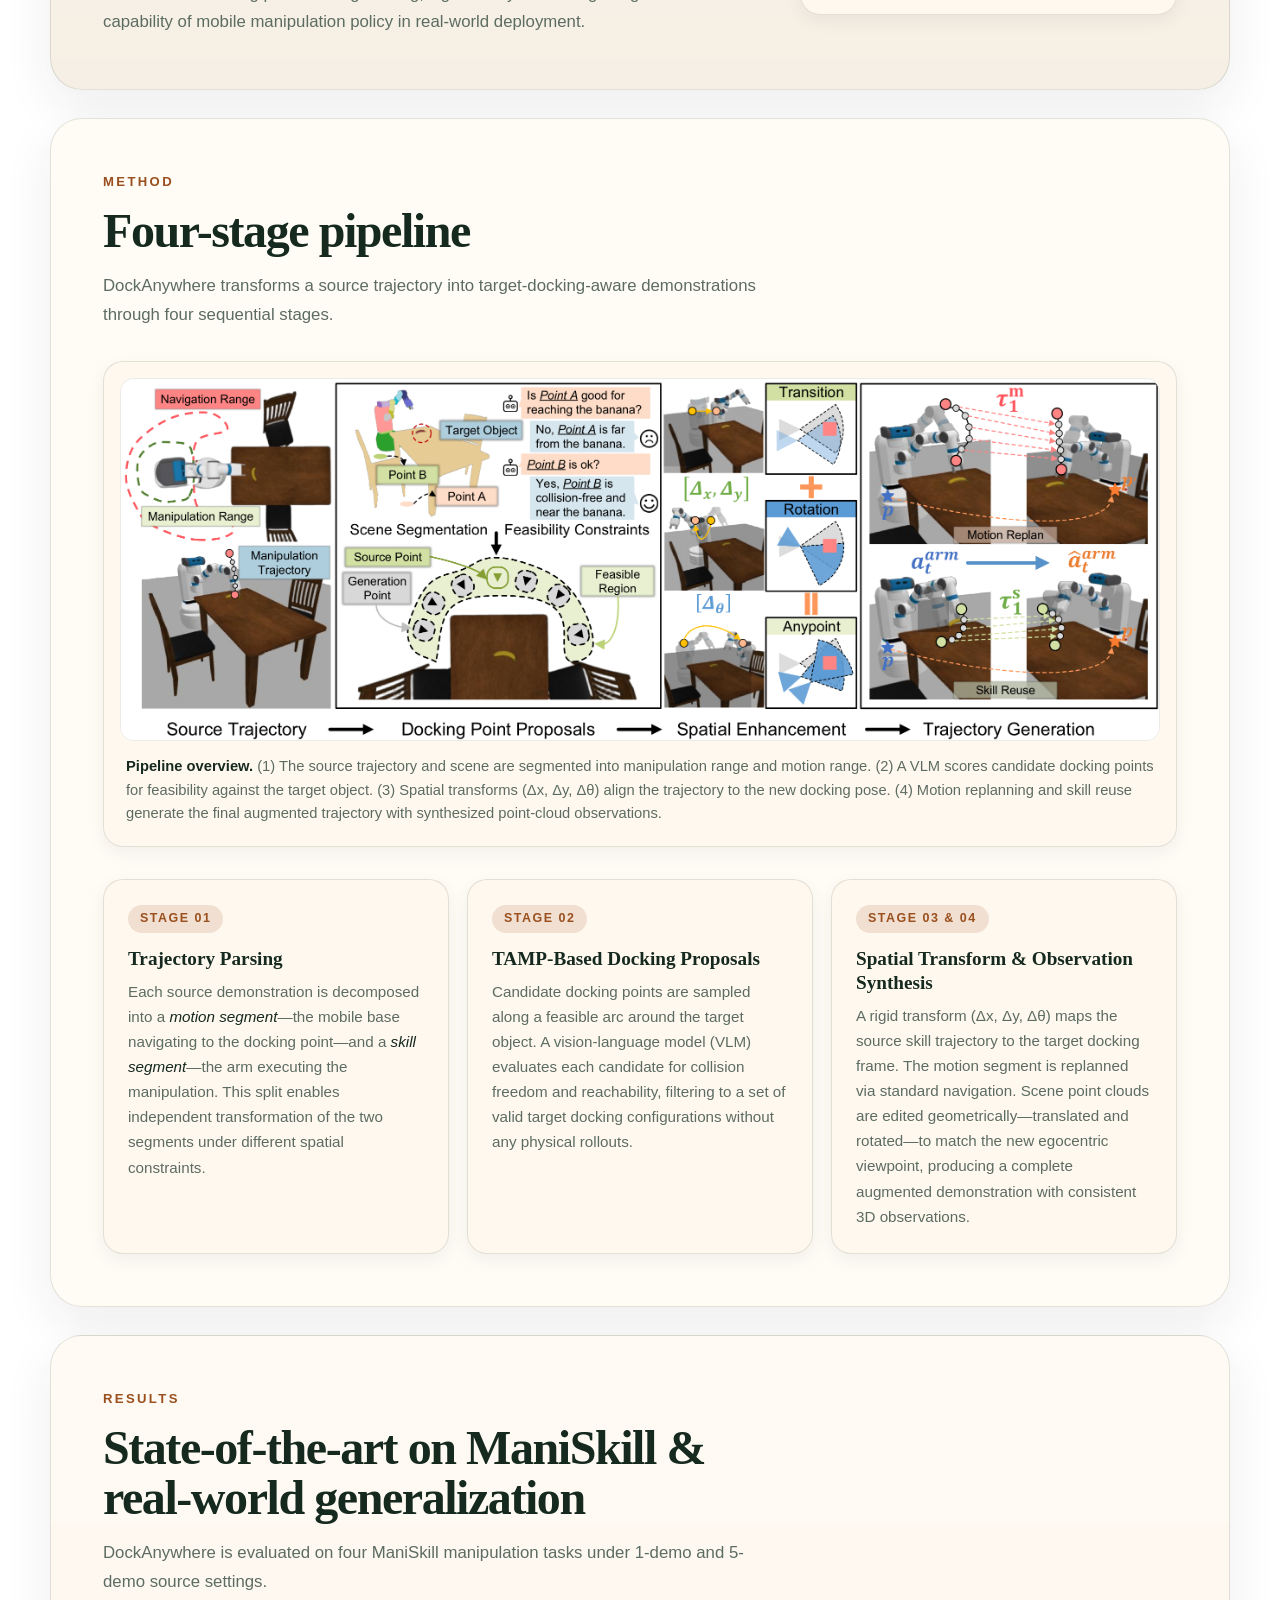
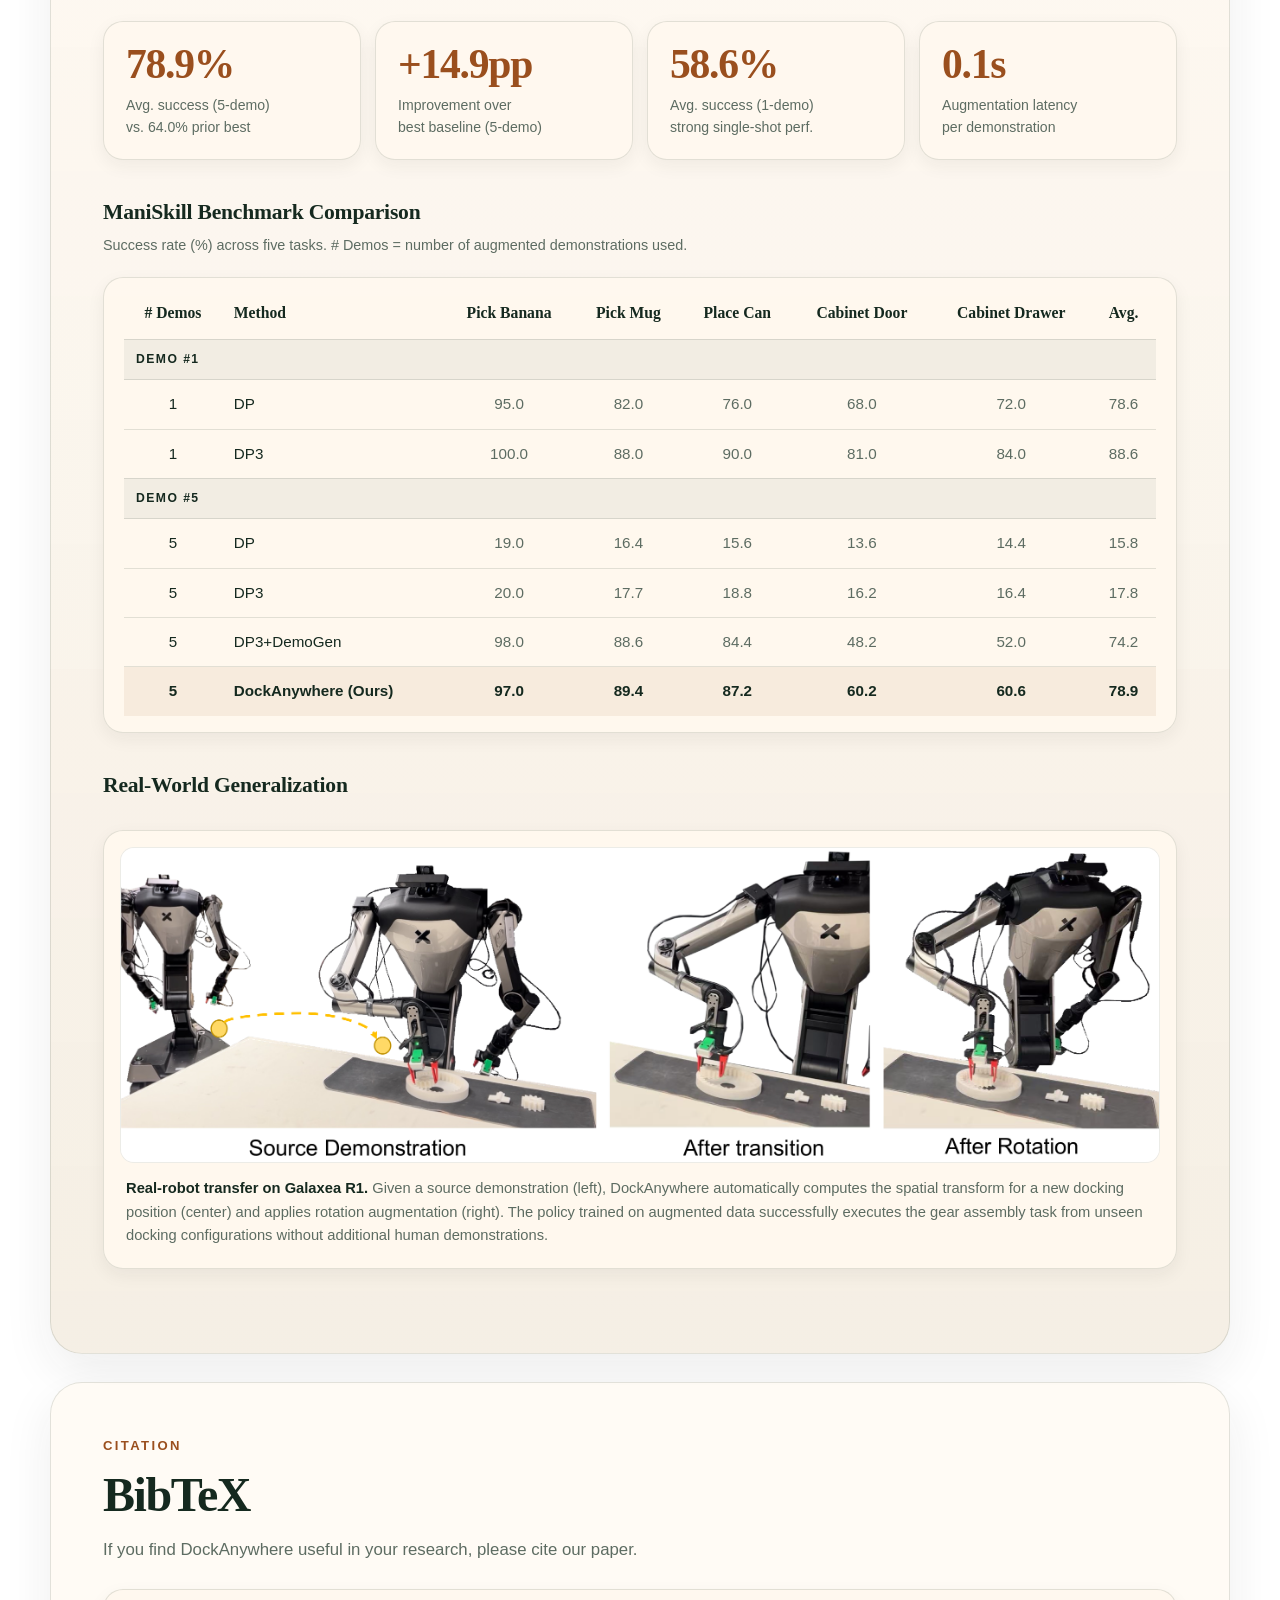
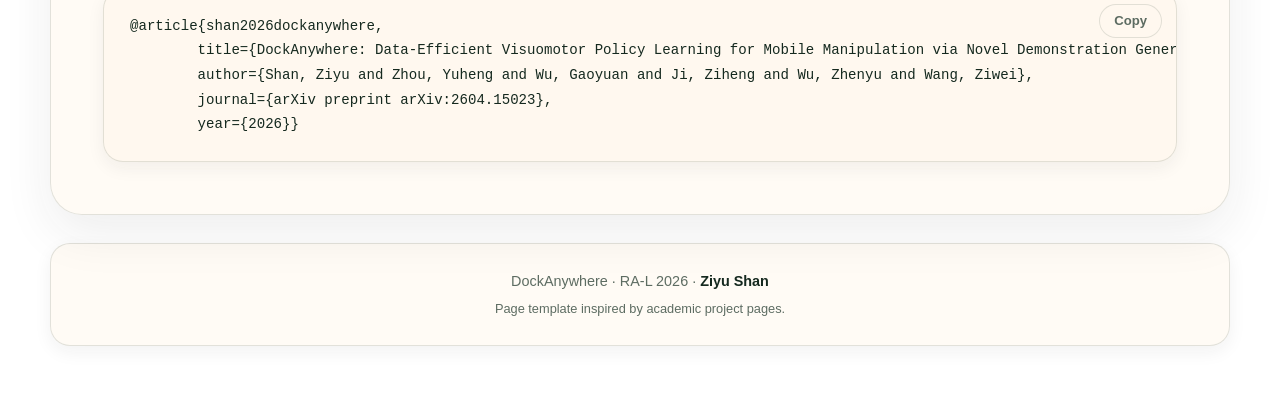
==== commit 7f30e455: "update dockanywhere" ====
--- a/dockanywhere/index.html
+++ b/dockanywhere/index.html
@@ -233,15 +233,25 @@
             <td>DP3</td>
             <td>20.0</td><td>17.7</td><td>18.8</td><td>16.2</td><td>16.4</td><td>17.8</td>
           </tr>
+          <tr>
+            <td>5</td>
+            <td>DP3+DemoGen</td>
+            <td>98.0</td>
+            <td>88.6</td>
+            <td>84.4</td>
+            <td>48.2</td>
+            <td>52.0</td>
+            <td>74.2</td>
+          </tr>
           <tr class="highlight-row">
             <td>5</td>
-            <td>DP3+DemoGen (Ours)</td>
-            <td class="best">98.0</td>
-            <td class="best">88.6</td>
-            <td class="best">84.4</td>
-            <td class="best">48.2</td>
-            <td class="best">52.0</td>
-            <td class="best">74.2</td>
+            <td>DockAnywhere (Ours)</td>
+            <td class="best">97.0</td>
+            <td class="best">89.4</td>
+            <td class="best">87.2</td>
+            <td class="best">60.2</td>
+            <td class="best">60.6</td>
+            <td class="best">78.9</td>
           </tr>
         </tbody>
       </table>
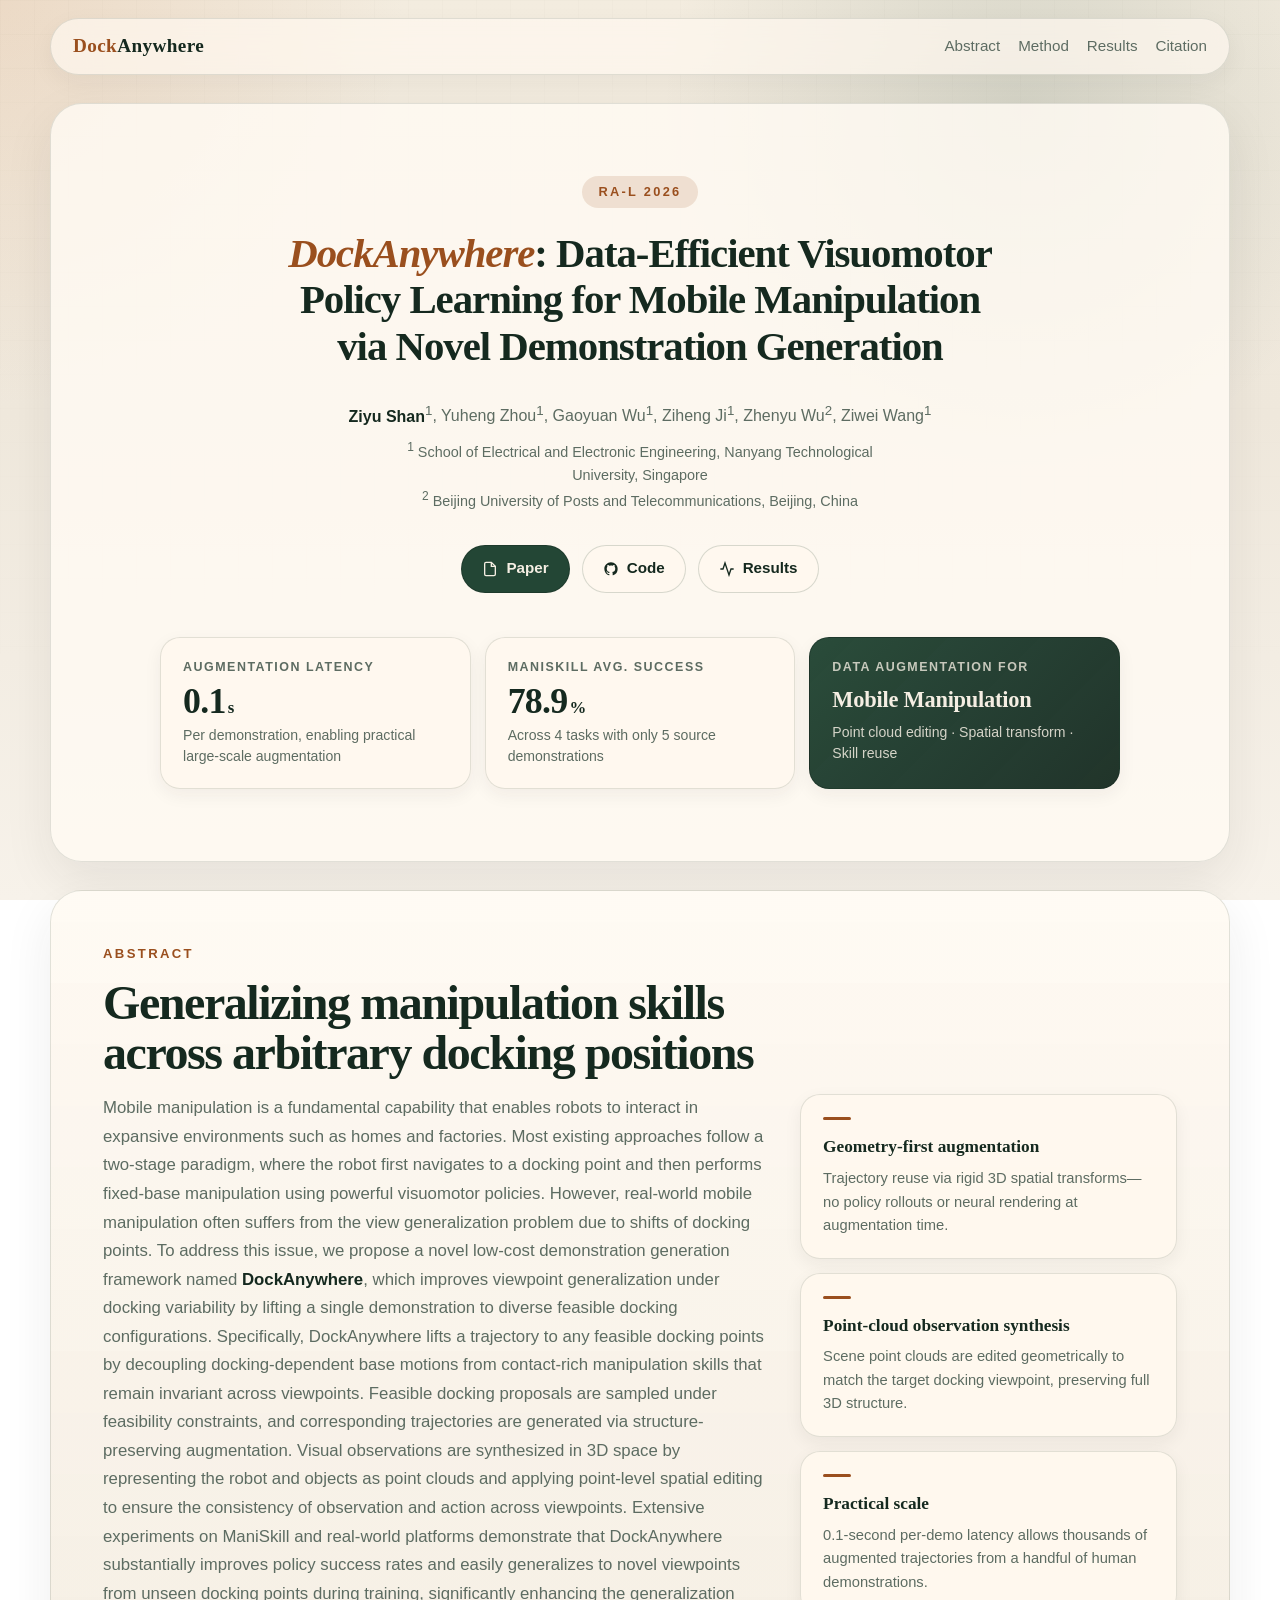
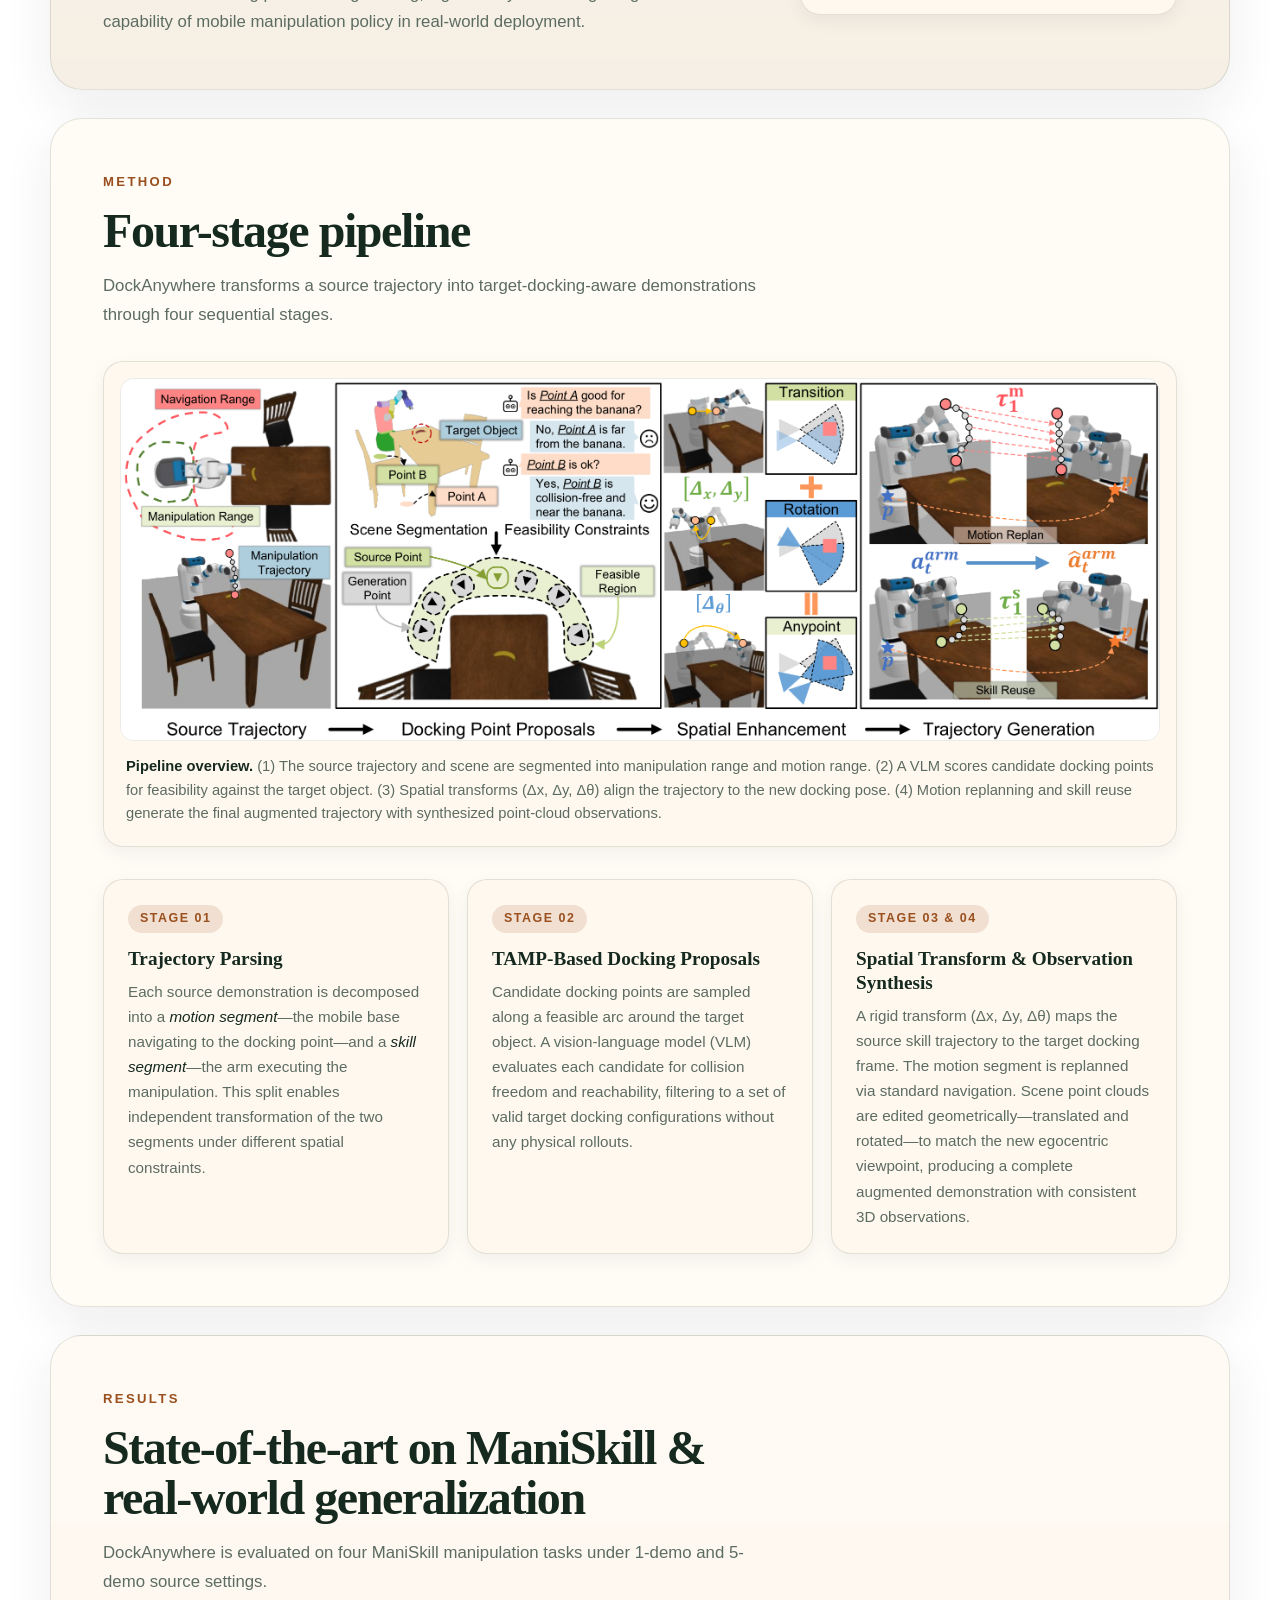
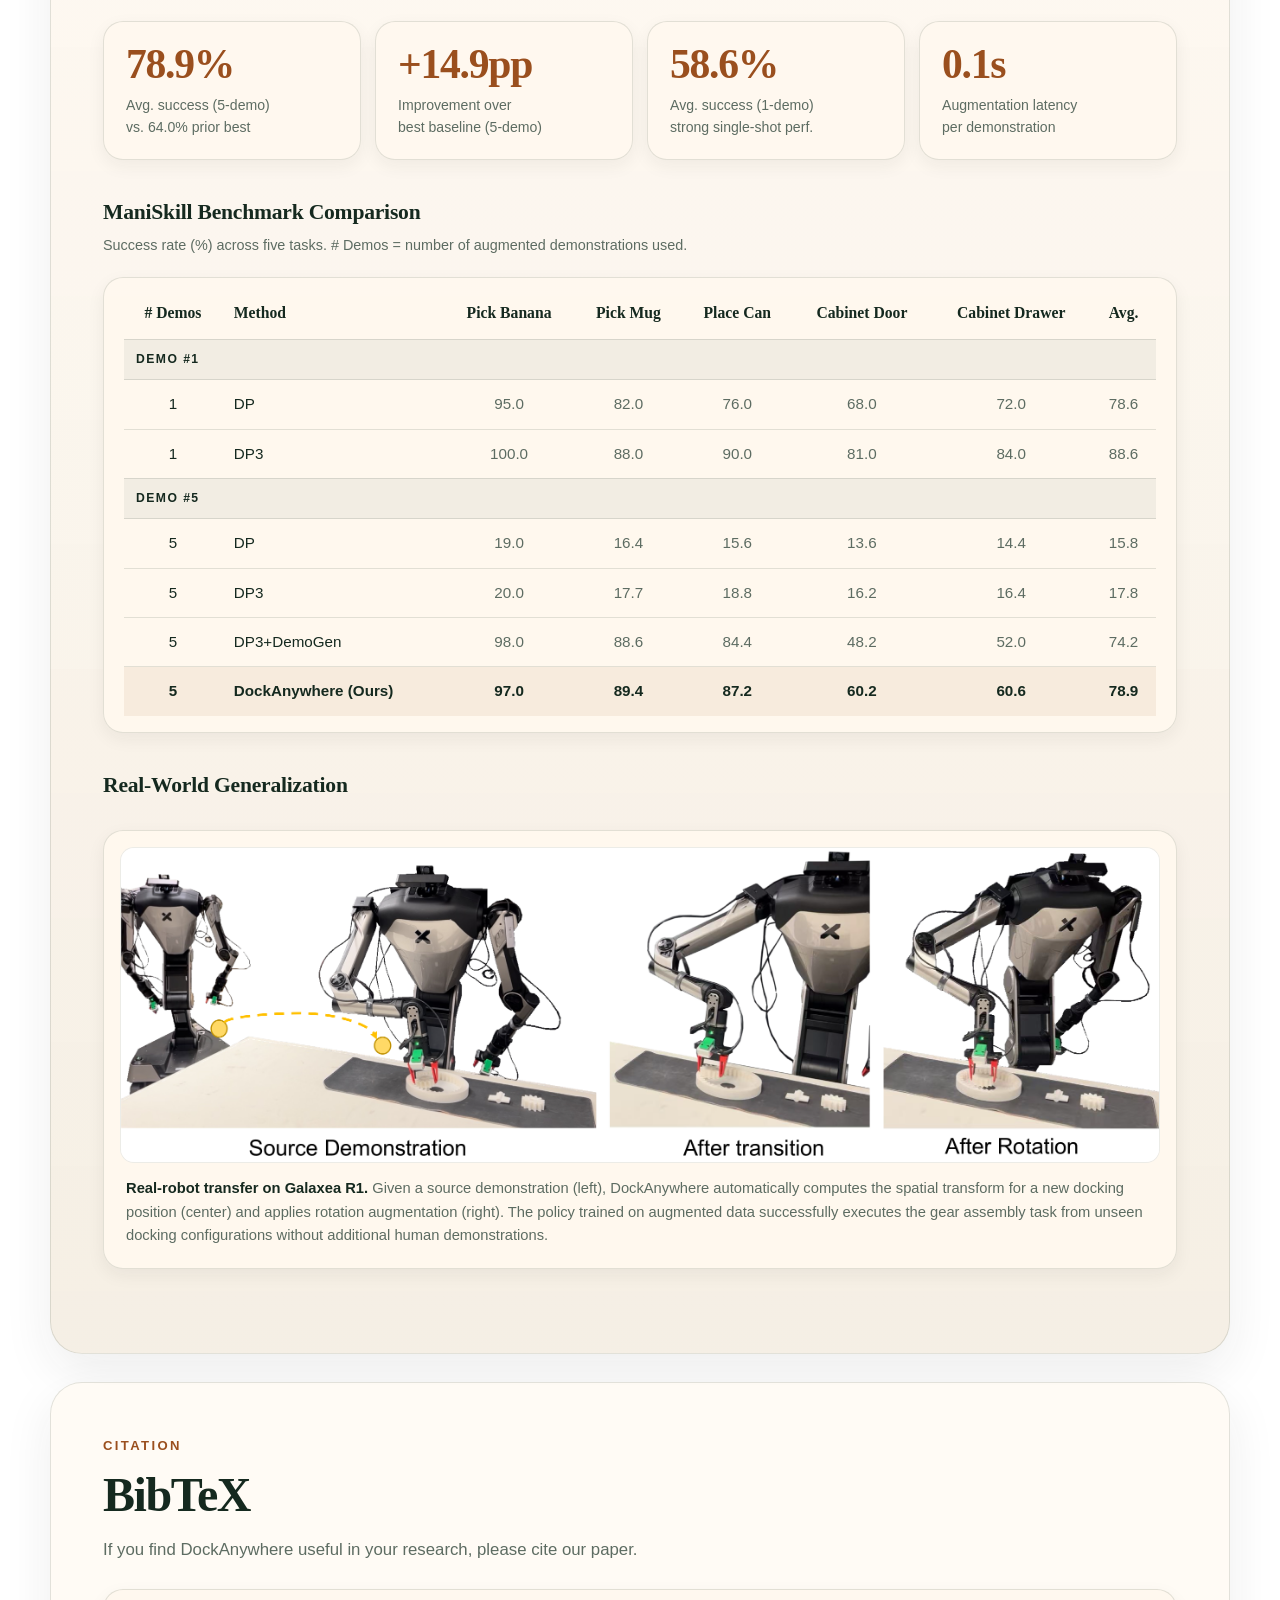
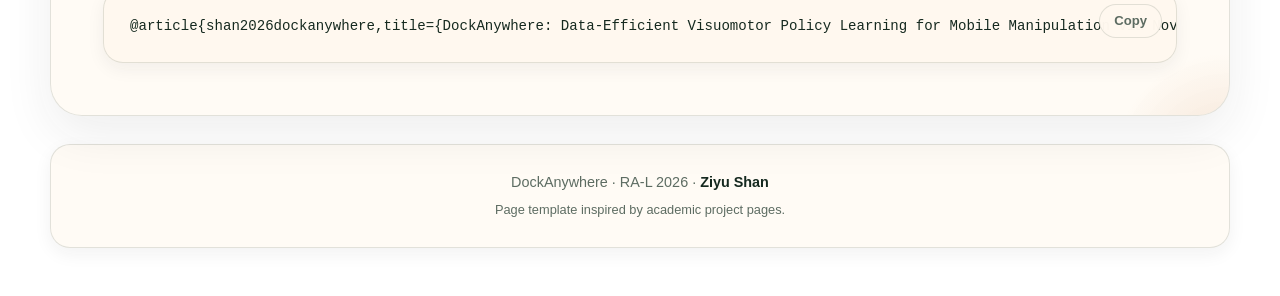
==== commit 2419af34: "update dockanywhere" ====
--- a/dockanywhere/index.html
+++ b/dockanywhere/index.html
@@ -282,11 +282,7 @@
     </p>
     <div class="citation-block reveal">
       <button class="copy-btn" id="copy-btn" type="button">Copy</button>
-      <code id="bibtex">@article{shan2026dockanywhere,
-        title={DockAnywhere: Data-Efficient Visuomotor Policy Learning for Mobile Manipulation via Novel Demonstration Generation},
-        author={Shan, Ziyu and Zhou, Yuheng and Wu, Gaoyuan and Ji, Ziheng and Wu, Zhenyu and Wang, Ziwei},
-        journal={arXiv preprint arXiv:2604.15023},
-        year={2026}}</code>
+      <code id="bibtex">@article{shan2026dockanywhere,title={DockAnywhere: Data-Efficient Visuomotor Policy Learning for Mobile Manipulation via Novel Demonstration Generation},author={Shan, Ziyu and Zhou, Yuheng and Wu, Gaoyuan and Ji, Ziheng and Wu, Zhenyu and Wang, Ziwei},journal={IEEE Robotics and Automation Letters},year={2026},publisher={IEEE}}</code>
     </div>
   </div>
 </section>
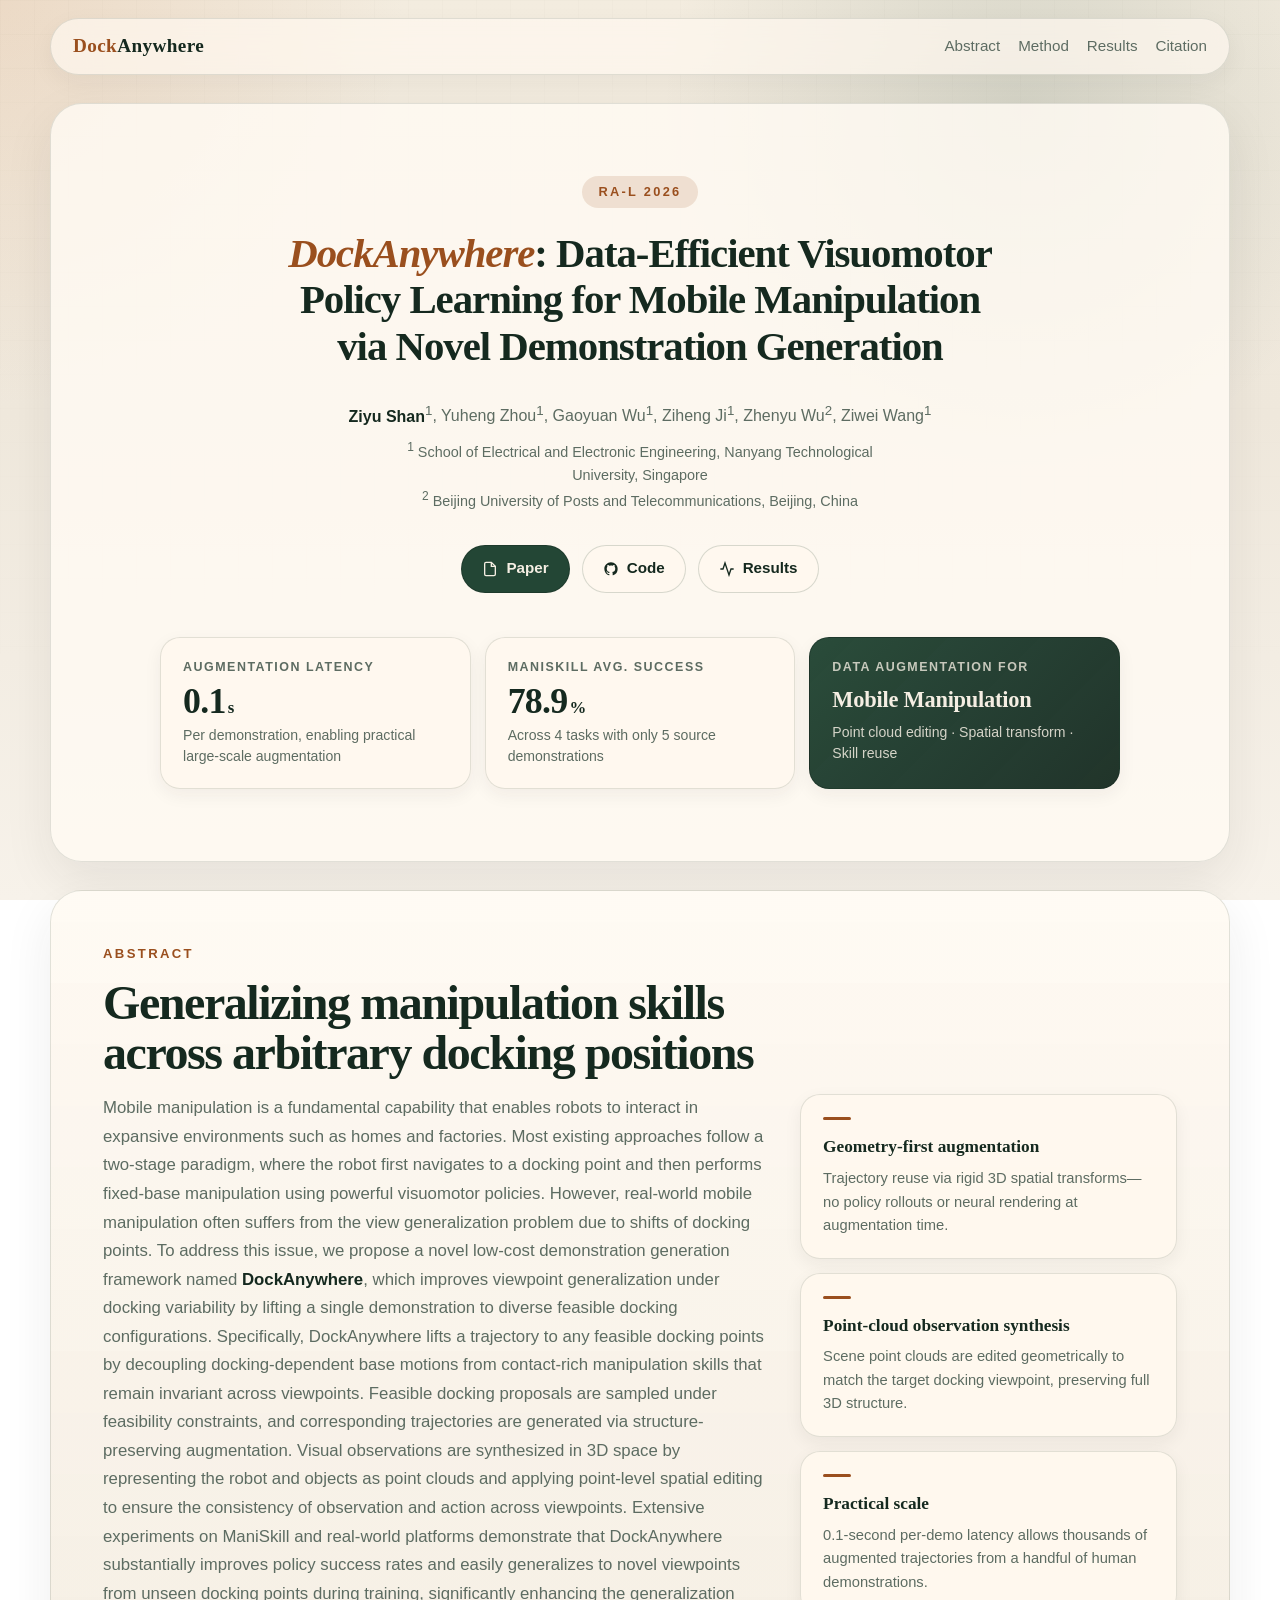
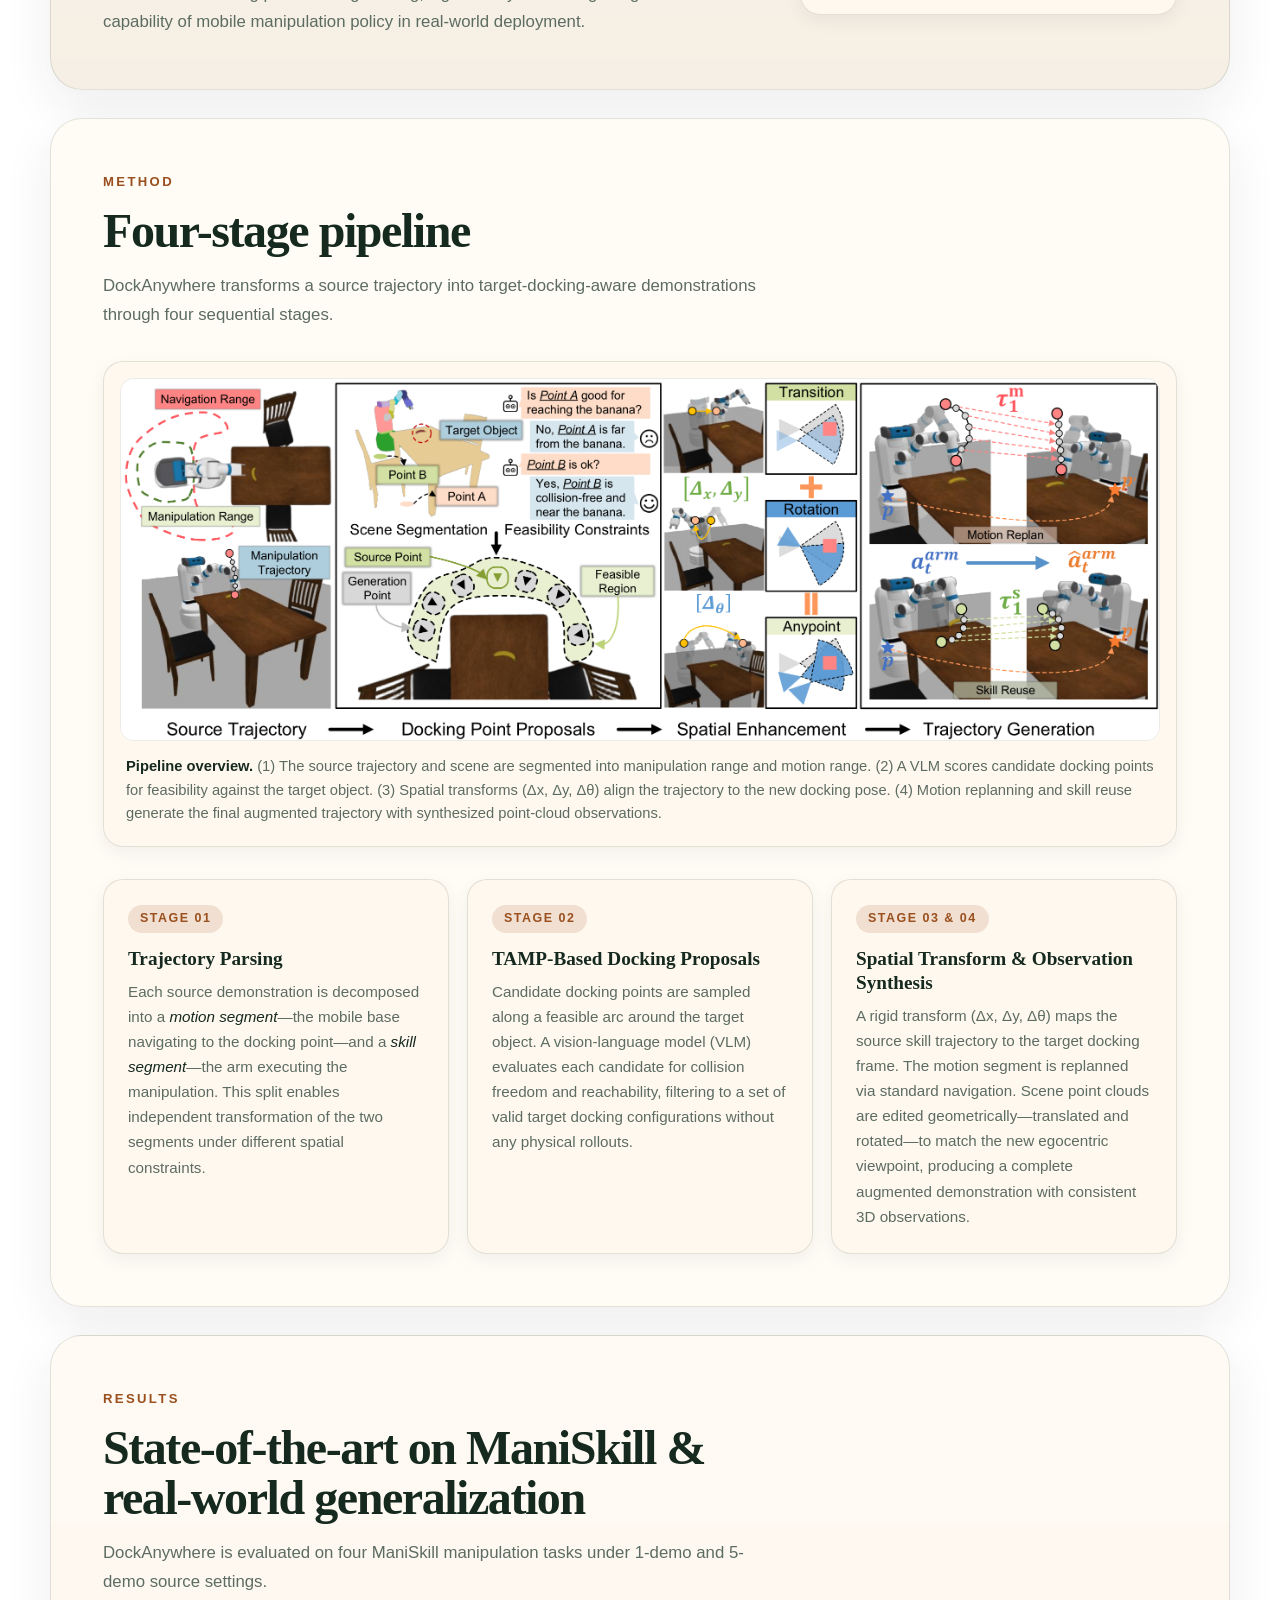
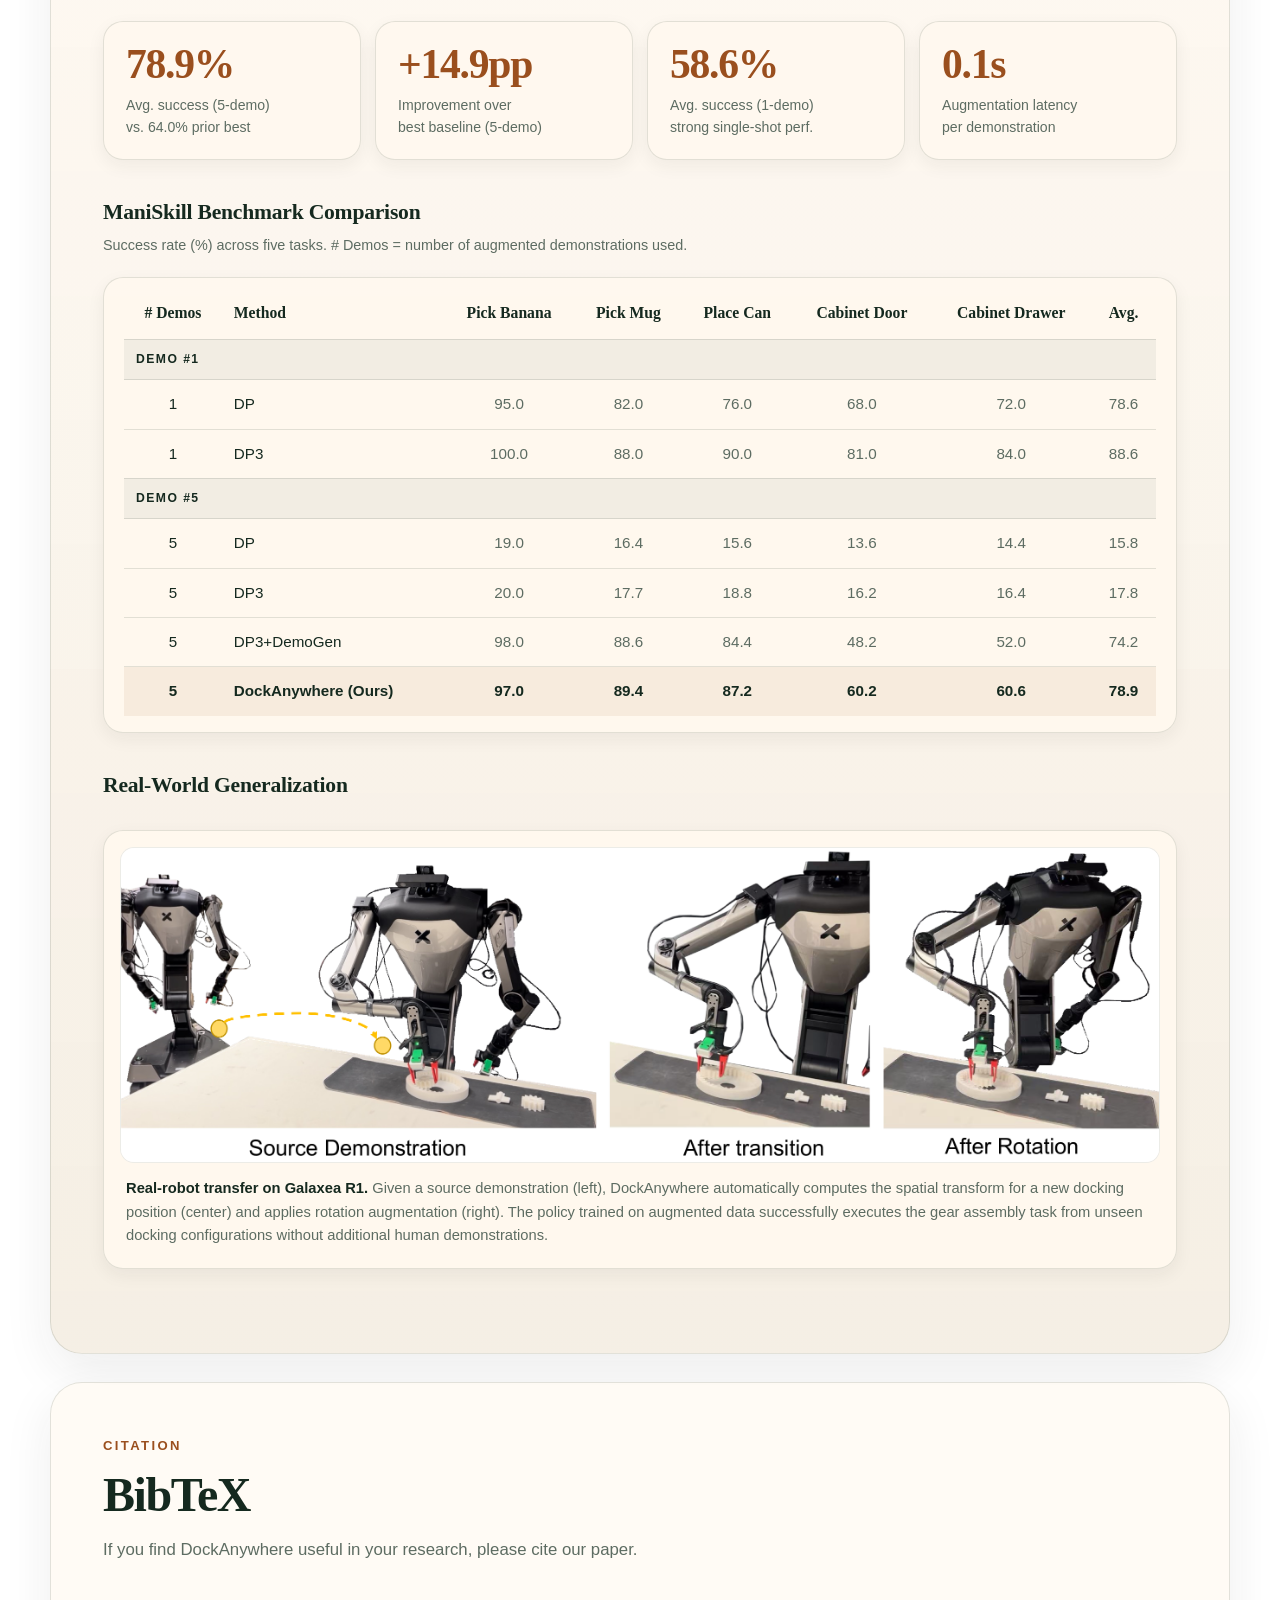
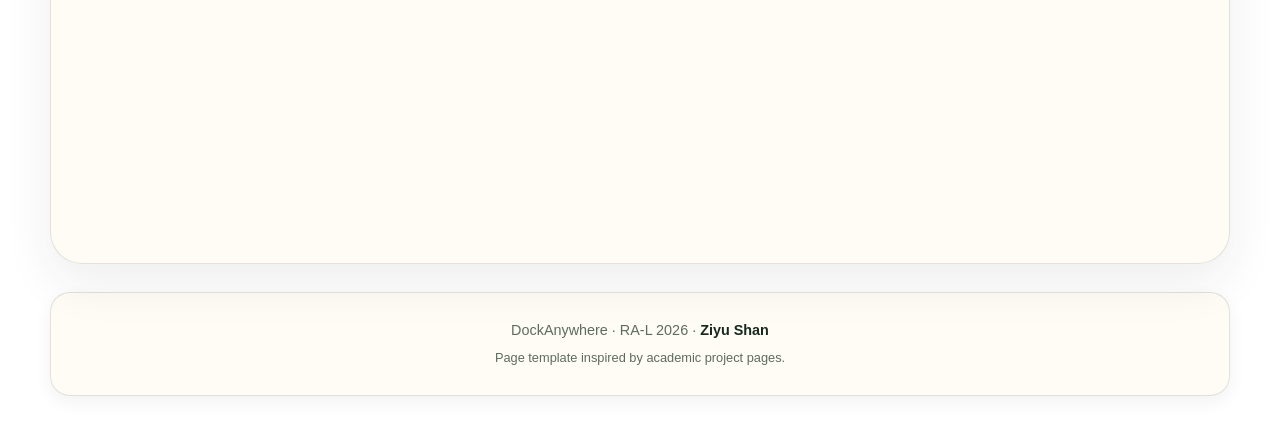
==== commit 8fa42900: "update dockanywhere" ====
--- a/dockanywhere/index.html
+++ b/dockanywhere/index.html
@@ -282,7 +282,14 @@
     </p>
     <div class="citation-block reveal">
       <button class="copy-btn" id="copy-btn" type="button">Copy</button>
-      <code id="bibtex">@article{shan2026dockanywhere,title={DockAnywhere: Data-Efficient Visuomotor Policy Learning for Mobile Manipulation via Novel Demonstration Generation},author={Shan, Ziyu and Zhou, Yuheng and Wu, Gaoyuan and Ji, Ziheng and Wu, Zhenyu and Wang, Ziwei},journal={IEEE Robotics and Automation Letters},year={2026},publisher={IEEE}}</code>
+      <code id="bibtex">@article{shan2026dockanywhere,
+  title={DockAnywhere: Data-Efficient Visuomotor Policy Learning for Mobile Manipulation via Novel Demonstration Generation},
+  author={Shan, Ziyu and Zhou, Yuheng and Wu, Gaoyuan and Ji, Ziheng and Wu, Zhenyu and Wang, Ziwei},
+  journal={IEEE Robotics and Automation Letters},
+  year={2026},
+  publisher={IEEE}
+}
+</code>
     </div>
   </div>
 </section>
